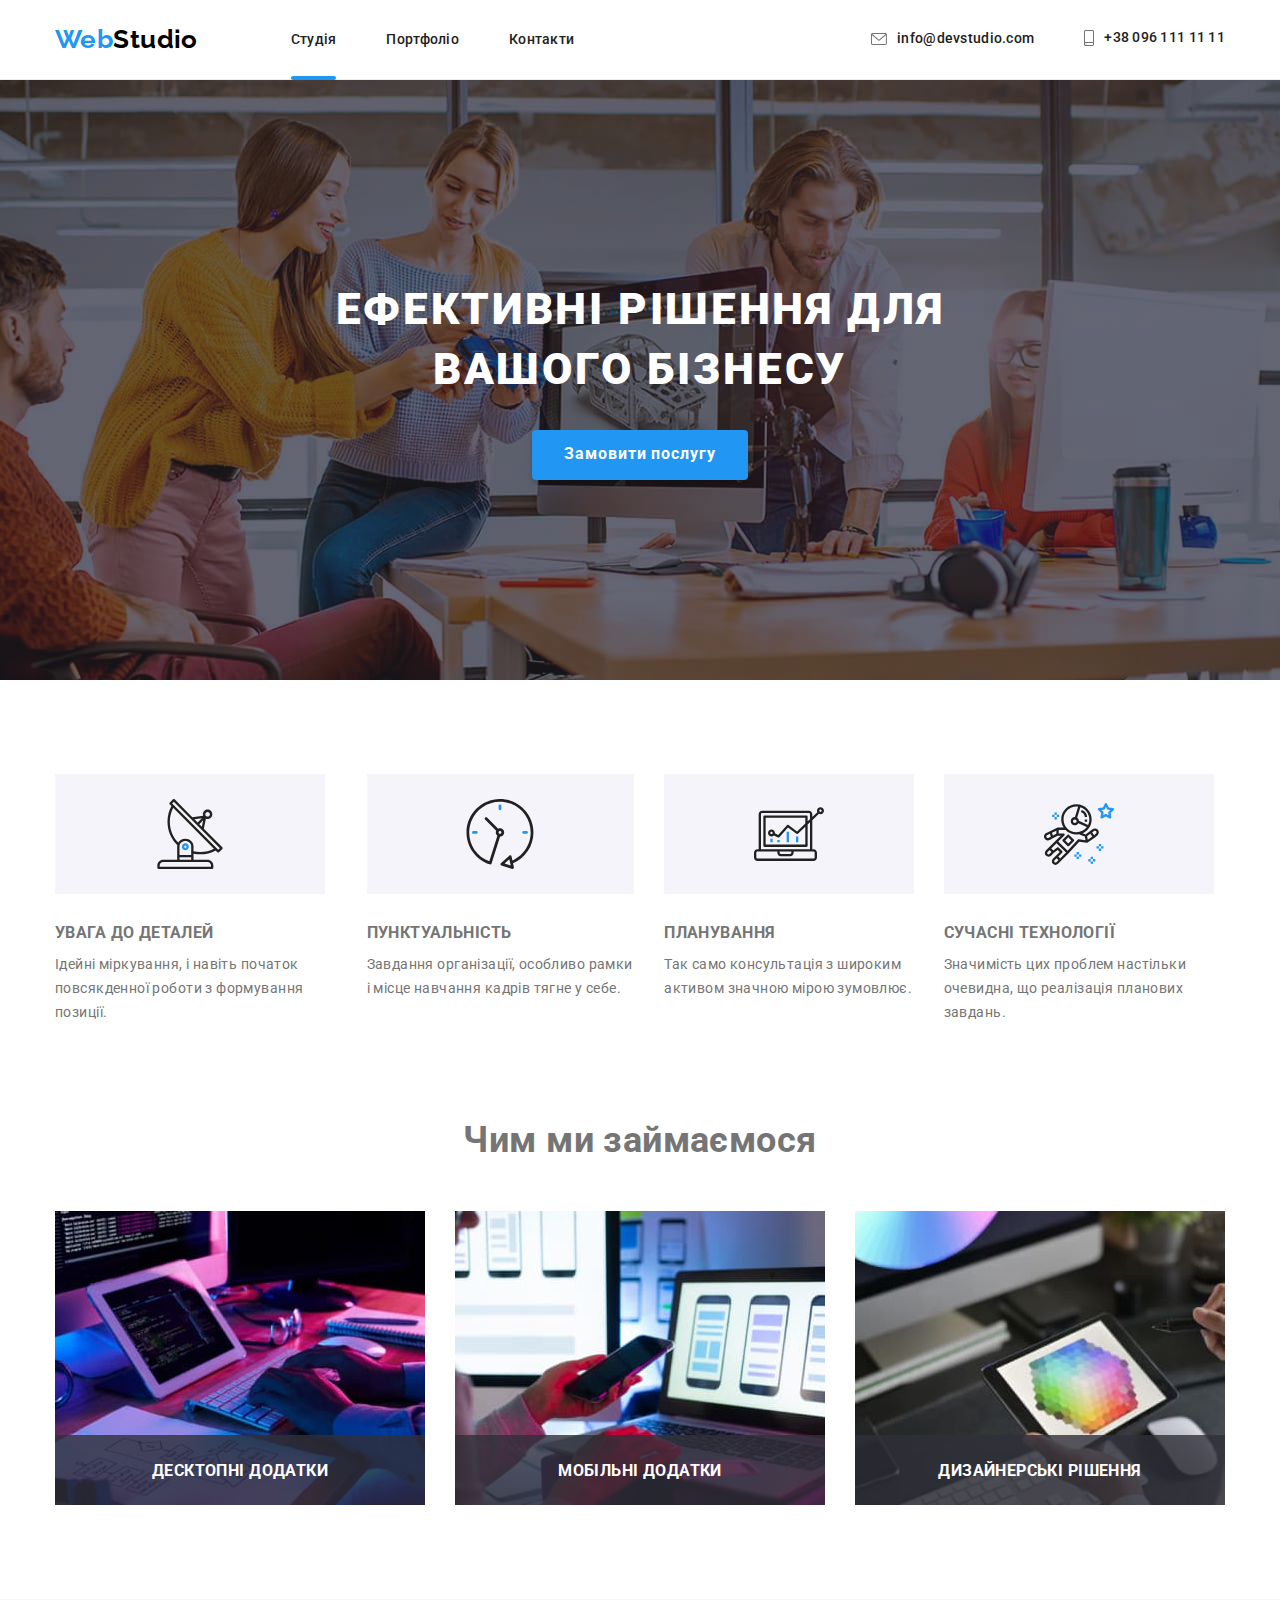
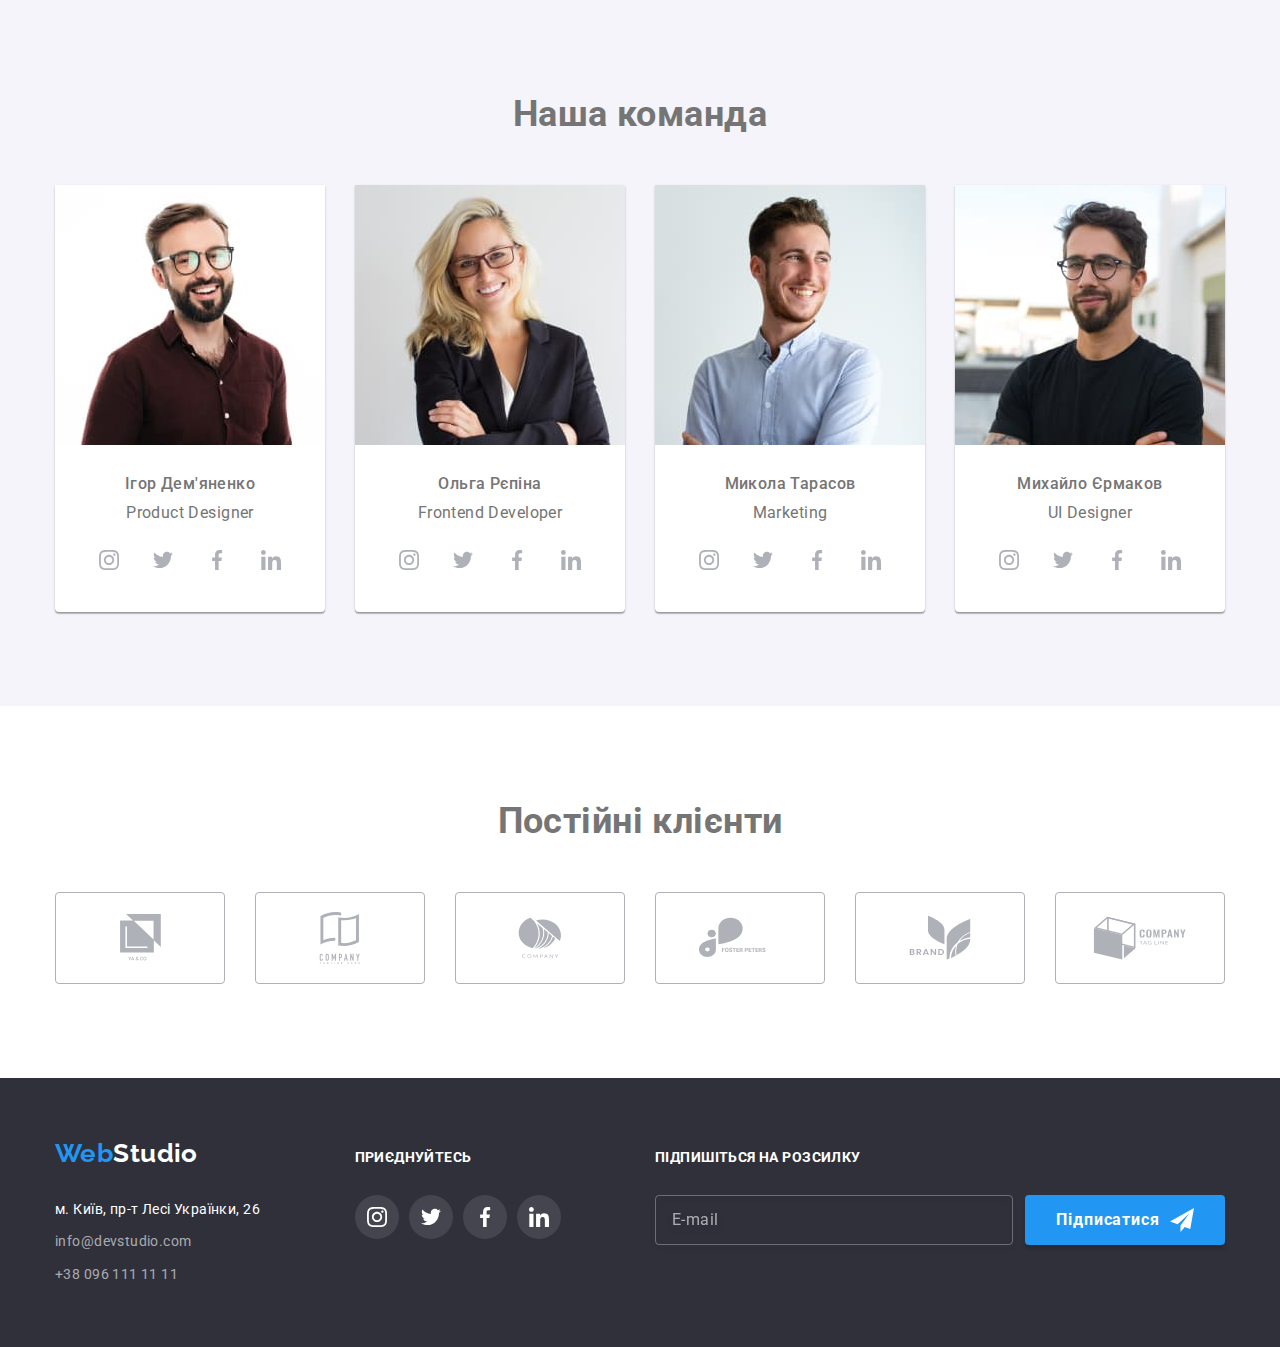
==== index.html @ 69c06f0f "adaptive layout" ====
<!DOCTYPE html>
<html lang="en">
<head>
    <meta charset="UTF-8">
    <meta http-equiv="X-UA-Compatible" content="IE=edge">
    <meta name="viewport" content="width=device-width, initial-scale=1.0">
    <title>Ефективні рішення</title>
    <link rel="preconnect" href="https://fonts.googleapis.com">
    <link rel="preconnect" href="https://fonts.gstatic.com" crossorigin>
    <link href="https://fonts.googleapis.com/css2?family=Raleway:wght@700&family=Roboto:wght@400;500;700;900&display=swap" rel="stylesheet">
    <link rel="stylesheet" href="./css/main.min.css">
</head>
<body>
    <!--!!!!!!!!!!!!!!!!!!!!    HEADER   !!!!!!!!!!!!!!!!!!!!!!!!!!!-->
    <header class="header">
        <div class="container header__container">
            <!--top navigation-->
            <nav class="navigation">
                <a class="logo" href="./index.html"><span class="accent">Web</span>Studio</a>
                <ul class="menu">
                    <li class="menu__item"><a class="link menu__link current" href="./index.html">Студія</a></li>
                    <li class="menu__item"><a class="link menu__link" href="./portfolio.html">Портфоліо</a></li>
                    <li class="menu__item"><a class="link menu__link" href="">Контакти</a></li>
                </ul>
            </nav>
            <!--Contacts-->
            <ul class="connect">
                <li class="connect__item">
                    <a class="link connect__link" href="mailto:info@devstudio.com">
                        <svg class="connect__icon" width="16" height="12">
                            <use href="./images/icon.svg#icon-header-envelope">
                        
                            </use>
                        </svg>
                        info@devstudio.com
                    </a>
                </li>
                <li class="connect__item">
                    <a class="link connect__link" href="tel:+380961111111">
                        <svg class="connect__icon" width="10" height="16">
                            <use href="./images/icon.svg#icon-header-smartphone">
                        
                            </use>
                        </svg>
                        +38 096 111 11 11
                    </a>
                </li>
            </ul>
        </div>
    </header>
        
    <!--!!!!!!!!!!!!!!!!!!!!!    MAIN   !!!!!!!!!!!!!!!!!!!!!!!!-->
    <main>
        <!--!!!!!!!!!!!!!!!!!!   HERO !!!!!!!!!!!!!!!!!!!!!!!!!!!!!!!-->
        <section class="hero">
            <div class="container">
                <h1 class="hero__title">Ефективні рішення для вашого бізнесу</h1>
                <button class="button hero__button" type="button" data-modal-open>Замовити послугу</button>
            </div>
        </section>
       
        
        <!--!!!!!!!!!!!!!!!     LIST OF FEATURES    !!!!!!!!!!!!!!!!-->
        <section class="section features">
            <div class="container">
                <h2 class="visually-hidden">Наші особливості</h2>
                <ul class="cardset">
                    <li class="features__item">
                        <div class="features__frame">
                            <svg class="features__icon" width="70" height="70">
                                <use href="./images/icon.svg#icon-features-antenna"></use>
                            </svg>
                        </div>
                        <h3 class="features__title">Увага до деталей</h3>
                        <p class="features__text">Ідейні міркування, і навіть початок повсякденної роботи з формування позиції.</p>
                    </li>
                    <li class="features__item">
                        <div class="features__frame">
                            <svg class="features__icon" width="70" height="70">
                                <use href="./images/icon.svg#icon-features-clock"></use>
                            </svg>
                        </div>
                        <h3 class="features__title">Пунктуальність</h3>
                        <p class="features__text">Завдання організації, особливо рамки і місце навчання кадрів тягне у себе.</p>
                    </li>
                    <li class="features__item">
                        <div class="features__frame">
                            <svg class="features__icon" width="70" height="70">
                                <use href="./images/icon.svg#icon-features-diagram"></use>
                            </svg>
                        </div>
                        <h3 class="features__title">Планування</h3>
                        <p class="features__text">Так само консультація з широким активом значною мірою зумовлює.</p>
                    </li>
                    <li class="features__item">
                        <div class="features__frame">
                            <svg class="features__icon" width="70" height="70">
                                <use href=" ./images/icon.svg#icon-features-astronaut"></use>
                            </svg>
                        </div>
                        <h3 class="features__title">Сучасні технології</h3>
                        <p class="features__text">Значимість цих проблем настільки очевидна, що реалізація планових завдань.</p>
                    </li>
                </ul>
            </div>
        </section>
        
        <!--!!!!!!!!!!!!!!!!!!!!!!!!!!   ACTIVITY  !!!!!!!!!!!!!!!!!!-->
        <section class="section activity">
            <div class="container">
                <h2 class="section__title">Чим ми займаємося</h2>
                <ul class="cardset">
                    <li class="activity__item">
                        <img class="activity__image" src="./images/whatwedo1.jpg" alt="what we do 1" width="370">
                        <h3 class="activity__title">Десктопні додатки</h3>
                    </li>
                    <li class="activity__item">
                        <img class="activity__image" src="./images/whatwedo2.jpg" alt="what we do 2" width="370">
                        <h3 class="activity__title">Мобільні додатки</h3>
                    </li>
                    <li class="activity__item">
                        <img class="activity__image" src="./images/whatwedo3.jpg" alt="what we do 3" width="370">
                        <h3 class="activity__title">Дизайнерські рішення</h3>
                    </li>
                </ul>
            </div>
        </section>
        
        <!--!!!!!!!!!!!!!!!!!!!!!    OUR TEAM     !!!!!!!!!!!!!!!!!-->
        <section class="section staff">
            <div class="container">
                <h2 class="section__title">Наша команда</h2>
                <ul class="cardset">
                    <li class="staff__item">
                        <img class="staff__image" src="./images/teamcard1.jpg" alt="what we do 1" width="270">
                        <div class="staff__about">
                            <h3 class="staff__name">Ігор Дем'яненко</h3>
                            <p class="staff__position">Product Designer</p>
                            <ul class="social">
                                <li class="social__item">
                                    <a href="" class="social__link">
                                        <svg class="social__icon" width="20" height="20">
                                            <use href="./images/icon.svg#icon-instagram"></use>
                                        </svg>
                                    </a>
                                </li>
                                <li class="social__item">
                                    <a href="" class="social__link">
                                        <svg class="social__icon" width="20" height="20">
                                            <use href="./images/icon.svg#icon-twitter"></use>
                                        </svg>
                                    </a>
                                </li>
                                <li class="social__item">
                                    <a href="" class="social__link">
                                        <svg class="social__icon" width="20" height="20">
                                            <use href="./images/icon.svg#icon-facebook"></use>
                                        </svg>
                                    </a>
                                </li>
                                <li class="social__item">
                                    <a href="" class="social__link">
                                        <svg class="social__icon" width="20" height="20">
                                            <use href="./images/icon.svg#icon-linkedin"></use>
                                        </svg>
                                    </a>
                                </li>
                            </ul>
                        </div>
                    </li>
                    <li class="staff__item">
                        <img class="staff__image" src="./images/teamcard2.jpg" alt="what we do 1" width="270">
                        <div class="staff__about">
                            <h3 class="staff__name">Ольга Рєпіна</h3>
                            <p class="staff__position">Frontend Developer</p>
                            <ul class="social">
                                <li class="social__item">
                                    <a href="" class="social__link">
                                        <svg class="social__icon" width="20" height="20">
                                            <use href="./images/icon.svg#icon-instagram"></use>
                                        </svg>
                                    </a>
                                </li>
                                <li class="social__item">
                                    <a href="" class="social__link">
                                        <svg class="social__icon" width="20" height="20">
                                            <use href="./images/icon.svg#icon-twitter"></use>
                                        </svg>
                                    </a>
                                </li>
                                <li class="social__item">
                                    <a href="" class="social__link">
                                        <svg class="social__icon" width="20" height="20">
                                            <use href="./images/icon.svg#icon-facebook"></use>
                                        </svg>
                                    </a>
                                </li>
                                <li class="social__item">
                                    <a href="" class="social__link">
                                        <svg class="social__icon" width="20" height="20">
                                            <use href="./images/icon.svg#icon-linkedin"></use>
                                        </svg>
                                    </a>
                                </li>
                            </ul>
                        </div>
                    </li>
                    <li class="staff__item">
                        <img class="staff__image" src="./images/teamcard3.jpg" alt="what we do 1" width="270">
                        <div class="staff__about">
                            <h3 class="staff__name">Микола Тарасов</h3>
                            <p class="staff__position">Marketing</p>
                            <ul class="social">
                                <li class="social__item">
                                    <a href="" class="social__link">
                                        <svg class="social__icon" width="20" height="20">
                                            <use href="./images/icon.svg#icon-instagram"></use>
                                        </svg>
                                    </a>
                                </li>
                                <li class="social__item">
                                    <a href="" class="social__link">
                                        <svg class="social__icon" width="20" height="20">
                                            <use href="./images/icon.svg#icon-twitter"></use>
                                        </svg>
                                    </a>
                                </li>
                                <li class="social__item">
                                    <a href="" class="social__link">
                                        <svg class="social__icon" width="20" height="20">
                                            <use href="./images/icon.svg#icon-facebook"></use>
                                        </svg>
                                    </a>
                                </li>
                                <li class="social__item">
                                    <a href="" class="social__link">
                                        <svg class="social__icon" width="20" height="20">
                                            <use href="./images/icon.svg#icon-linkedin"></use>
                                        </svg>
                                    </a>
                                </li>
                            </ul>
                        </div>
                    </li>
                    <li class="staff__item">
                        <img class="staff__image" src="./images/teamcard4.jpg" alt="what we do 1" width="270">
                        <div class="staff__about">
                            <h3 class="staff__name">Михайло Єрмаков</h3>
                            <p class="staff__position">UI Designer</p>
                            <ul class="social">
                                <li class="social__item">
                                    <a href="" class="social__link">
                                        <svg class="social__icon" width="20" height="20">
                                            <use href="./images/icon.svg#icon-instagram"></use>
                                        </svg>
                                    </a>
                                </li>
                                <li class="social__item">
                                    <a href="" class="social__link">
                                        <svg class="social__icon" width="20" height="20">
                                            <use href="./images/icon.svg#icon-twitter"></use>
                                        </svg>
                                    </a>
                                </li>
                                <li class="social__item">
                                    <a href="" class="social__link">
                                        <svg class="social__icon" width="20" height="20">
                                            <use href="./images/icon.svg#icon-facebook"></use>
                                        </svg>
                                    </a>
                                </li>
                                <li class="social__item">
                                    <a href="" class="social__link">
                                        <svg class="social__icon" width="20" height="20">
                                            <use href="./images/icon.svg#icon-linkedin"></use>
                                        </svg>
                                    </a>
                                </li>
                            </ul>
                        </div>
                    </li>
                </ul>
            </div>
        </section>
        <!--!!!!!!!!!!!!!!!!!!!!!    OUR CLIENTS     !!!!!!!!!!!!!!!!!!-->
        <section class="section client">
            <div class="container">
                <h2 class="section__title">Постійні клієнти</h2>
                <ul class="cardset client__cardset">
                    <li class="client__item">
                        <a class="client__link" href="">
                            <svg class="client__icon" width="41" height="46.7">
                                <use href="./images/icon.svg#icon-client-1"></use>
                            </svg>
                        </a>
                    </li>
                    <li class="client__item">
                        <a class="client__link" href="">
                            <svg class="client__icon" width="42" height="52">
                                <use href="./images/icon.svg#icon-client-2"></use>
                            </svg>
                        </a>
                    </li>
                    <li class="client__item">
                        <a class="client__link" href="">
                            <svg class="client__icon" width="43.46" height="41.18">
                                <use href="./images/icon.svg#icon-client-3"></use>
                            </svg>
                        </a>
                    </li>
                    <li class="client__item">
                        <a class="client__link" href="">
                            <svg class="client__icon" width="84.43" height="40.62">
                                <use href="./images/icon.svg#icon-client-4"></use>
                            </svg>
                        </a>
                    </li>
                    <li class="client__item">
                        <a class="client__link" href="">
                            <svg class="client__icon" width="64.54" height="45.43">
                                <use href="./images/icon.svg#icon-client-5"></use>
                            </svg>
                        </a>
                    </li>
                    <li class="client__item">
                        <a class="client__link" href="">
                            <svg class="client__icon" width="93.79" height="43.93">
                                <use href="./images/icon.svg#icon-client-6"></use>
                            </svg>
                        </a>
                    </li>
                </ul>
            </div>
        </section>
    </main>
    <!--!!!!!!!!!!!!!!!!!!!!!!     FOOTER        !!!!!!!!!!!!!!!!!!!!!!!!!!!!!!!-->
    <footer class="footer section">
        <div class="container">
            <div class="footer__content">
                <div class="footer__block">
                    <a class="logo footer__logo" href="./index.html"><span class="accent">Web</span>Studio</a>
                    <address>
                        <ul class="address">
                            <li class="address__item"><a class="footer__link address__map" href="https://goo.gl/maps/QkunexmJ6CB4zxnH8"
                                    target="_blank" rel="noopener noreferrer">м. Київ, пр-т Лесі Українки, 26</a></li>
                            <li class="address__item"><a class="footer__link address__connect"
                                    href="mailto:info@devstudio.com">info@devstudio.com</a></li>
                            <li class="address__item"><a class="footer__link address__connect" href="tel:+380961111111">+38 096 111 11 11</a>
                            </li>
                        </ul>
                    </address>
                </div>

<!-- FOOTER SOCIAL LINKS -->
                
                <div class="footer__block">
                    <h3 class="footer__title">Приєднуйтесь</h3>
                    <ul class="social">
                        <li class="social__item">
                            <a href="" class="social__link social__link--dark">
                                <svg class="social__icon social__icon--light" width="20" height="20">
                                    <use href="./images/icon.svg#icon-instagram"></use>
                                </svg>
                            </a>
                        </li>
                        <li class="social__item">
                            <a href="" class="social__link social__link--dark">
                                <svg class="social__icon social__icon--light" width="20" height="20">
                                    <use href="./images/icon.svg#icon-twitter"></use>
                                </svg>
                            </a>
                        </li>
                        <li class="social__item">
                            <a href="" class="social__link social__link--dark">
                                <svg class="social__icon social__icon--light" width="20" height="20">
                                    <use href="./images/icon.svg#icon-facebook"></use>
                                </svg>
                            </a>
                        </li>
                        <li class="social__item">
                            <a href="" class="social__link social__link--dark">
                                <svg class="social__icon social__icon--light" width="20" height="20">
                                    <use href="./images/icon.svg#icon-linkedin"></use>
                                </svg>
                            </a>
                        </li>
                    </ul>
                </div>

                <!--  EMAIL FORM  -->

                <div class="footer__block">
                    <h3 class="footer__title">Підпишіться на розсилку</h3>
                    <form class="subscribe-form" autocomplete="off">
                        <div class="subscribe-form__wrap">
                            <label for="enter-mail" class="subscribe-form__label"></label>
                            <input class="subscribe-form__email" type="email" name="email" id="enter-mail" placeholder="E-mail">
                            <button class="button subscribe-form__button" type="submit" id="submit-enter-mail">Підписатися
                                <svg class="subscribe-form__icon" width="24" height="24">
                                    <use href="./images/icon.svg#icon-send"></use>
                                </svg>
                            </button>
                        </div>
                    </form>
                </div>

            </div>
        </div>
    </footer>
    <!--!!!!!!!!!!!!!!!!!!!!!!      BACKDROP  !!!!!!!!!!!!!!!!!!!!-->
    <div class="backdrop is-hidden" data-modal>
        <div class="modal">
            
            <form class="form" autocomplete="off">
                <button type="button" class="close__button" data-modal-close>
                    <svg class="close__icon" width="18" height="18">
                        <use href="./images/icon.svg#icon-close"></use>
                    </svg>
                </button>
                <h3 class="form__title">Залиште свої дані, ми вам передзвонимо</h3>
                <div>
                    <div class="form__item">
                        <label class="form__label" for="name">Ім'я</label>
                        <input class="form__input" name="name" type="text" id="name">
                        <svg class="input-icon" width="18" height="18">
                            <use href="./images/icon.svg#icon-person"></use>
                        </svg>
                    </div>
                    <div class="form__item">
                        <label class="form__label" for="tel">Телефон</label>
                        <input class="form__input" name="tel" type="tel" id="tel"> 
                        <svg class="input-icon" width="18" height="18">
                            <use href="./images/icon.svg#icon-phone"></use>
                        </svg>
                    </div>
                    <div class="form__item">
                        <label class="form__label" for="bd-email">Пошта</label>
                        <input class="form__input" name="bd-email" type="email" id="bd-email">
                        <svg class="input-icon" width="18" height="18">
                            <use href="./images/icon.svg#icon-email"></use>
                        </svg>
                    </div>
                    <div class="form__item form__comment">
                        <label class="form__label" for="bd-ta">Коментар</label>
                        <textarea class="form__textarea" name="backdrop-textarea" id="bd-ta" placeholder="Введіть текст"></textarea>
                    </div>
                    <div class="form__validation">
                        <label class="validation" for="bd-chb">
                            <input class="validation__input" type="checkbox" name="backdrop-checkbox" id="bd-chb" value="terms">
                            <span class="validation__icon"></span>
                            
                            
                            Погоджуюся з розсилкою та приймаю <a class="form__link" href="">Умови договору</a>
                        </label>
                    </div>
                </div>
               
                
                <button class="button form__submit" type="submit">Відправити</button>
                
            </form>

            
        </div>
    </div>
    <script src="./js/modal.js"></script>
</body>
</html>
---- css/main.min.css ----
.visually-hidden{position:absolute;white-space:nowrap;width:1px;height:1px;overflow:hidden;border:0;padding:0;clip:rect(0 0 0 0);-webkit-clip-path:inset(50%);clip-path:inset(50%);margin:-1px}/*! modern-normalize v1.1.0 | MIT License | https://github.com/sindresorhus/modern-normalize */*,::before,::after{-webkit-box-sizing:border-box;box-sizing:border-box}html{line-height:1.15;-webkit-text-size-adjust:100%;-moz-tab-size:4;-o-tab-size:4;tab-size:4}body{margin:0;font-family:system-ui,-apple-system,"Segoe UI",Roboto,Helvetica,Arial,sans-serif,"Apple Color Emoji","Segoe UI Emoji"}hr{height:0;color:inherit}abbr[title]{-webkit-text-decoration:underline dotted;text-decoration:underline dotted}b,strong{font-weight:bolder}code,kbd,samp,pre{font-family:ui-monospace,SFMono-Regular,Consolas,"Liberation Mono",Menlo,monospace;font-size:1em}small{font-size:80%}sub,sup{font-size:75%;line-height:0;position:relative;vertical-align:baseline}sub{bottom:-0.25em}sup{top:-0.5em}table{text-indent:0;border-color:inherit}button,input,optgroup,select,textarea{font-family:inherit;font-size:100%;line-height:1.15;margin:0}button,select{text-transform:none}button,[type=button],[type=reset],[type=submit]{-webkit-appearance:button}::-moz-focus-inner{border-style:none;padding:0}:-moz-focusring{outline:1px dotted ButtonText}:-moz-ui-invalid{box-shadow:none}legend{padding:0}progress{vertical-align:baseline}::-webkit-inner-spin-button,::-webkit-outer-spin-button{height:auto}[type=search]{-webkit-appearance:textfield;outline-offset:-2px}::-webkit-search-decoration{-webkit-appearance:none}::-webkit-file-upload-button{-webkit-appearance:button;font:inherit}summary{display:list-item}/*!!!!!!!!!!!!!!!!!!!!!! RESET CSS !!!!!!!!!!!!!!!!!!!!!!*/P,h1,h2,h3,h4,h5,h6{margin:0}ul,ol{margin:0;padding-left:0;list-style:none}address{font-style:normal}button{cursor:pointer}a{color:currentColor;text-decoration:none}img{display:block;margin:0}/*!!!!!!!!!!!!!!!!! body style !!!!!!!!!!!!!!!!!!!!!!!!!!!*/.container{padding-left:15px;padding-right:15px;margin:0 auto}@media screen and (min-width: 480px){.container{width:480px}}@media screen and (min-width: 768px){.container{width:768px}}@media screen and (min-width: 1200px){.container{width:1200px}}.cardset{display:-webkit-box;display:-ms-flexbox;display:flex;gap:30px}.accent{color:#2196f3}.current{color:#2196f3}body{background-color:#fff;font-family:"Roboto",sans-serif;color:#757575;font-size:14px;letter-spacing:.03em}.button{font-weight:700;font-size:16px;line-height:1.9;letter-spacing:.06em;color:#fff;background-color:#2196f3;display:block;margin:0 auto;width:216px;height:50px;border-radius:4px;border-style:none;-webkit-box-shadow:0px 4px 4px rgba(0,0,0,.15);box-shadow:0px 4px 4px rgba(0,0,0,.15);-webkit-transition:color 250ms cubic-bezier(0.4, 0, 0.2, 1),background-color 250ms cubic-bezier(0.4, 0, 0.2, 1);transition:color 250ms cubic-bezier(0.4, 0, 0.2, 1),background-color 250ms cubic-bezier(0.4, 0, 0.2, 1)}.filter__button{font-weight:500;font-size:16px;line-height:1.62;color:#212121;background-color:#f5f4fa;border-style:none;border-radius:4px;min-width:73px;padding:6px 22px;-webkit-transition:background-color 250ms cubic-bezier(0.4, 0, 0.2, 1),color 250ms cubic-bezier(0.4, 0, 0.2, 1),-webkit-box-shadow 250ms cubic-bezier(0.4, 0, 0.2, 1);transition:background-color 250ms cubic-bezier(0.4, 0, 0.2, 1),color 250ms cubic-bezier(0.4, 0, 0.2, 1),-webkit-box-shadow 250ms cubic-bezier(0.4, 0, 0.2, 1);transition:background-color 250ms cubic-bezier(0.4, 0, 0.2, 1),color 250ms cubic-bezier(0.4, 0, 0.2, 1),box-shadow 250ms cubic-bezier(0.4, 0, 0.2, 1);transition:background-color 250ms cubic-bezier(0.4, 0, 0.2, 1),color 250ms cubic-bezier(0.4, 0, 0.2, 1),box-shadow 250ms cubic-bezier(0.4, 0, 0.2, 1),-webkit-box-shadow 250ms cubic-bezier(0.4, 0, 0.2, 1)}.filter__button:hover,.filter__button:focus{background-color:#2196f3;color:#fff;-webkit-box-shadow:0px 3px 1px rgba(0,0,0,.1),0px 1px 2px rgba(0,0,0,.08),0px 2px 2px rgba(0,0,0,.12);box-shadow:0px 3px 1px rgba(0,0,0,.1),0px 1px 2px rgba(0,0,0,.08),0px 2px 2px rgba(0,0,0,.12)}.close__button{position:absolute;top:8px;right:8px;width:30px;height:30px;background:#fff;border-radius:50%;border:1px solid rgba(0,0,0,.1);display:-webkit-box;display:-ms-flexbox;display:flex;-webkit-box-align:center;-ms-flex-align:center;align-items:center;-webkit-box-pack:center;-ms-flex-pack:center;justify-content:center}.close__icon{fill:#000;-webkit-transition:fill 250ms cubic-bezier(0.4, 0, 0.2, 1);transition:fill 250ms cubic-bezier(0.4, 0, 0.2, 1)}.close__button:hover .close__icon,.close__button:focus .close__icon{fill:#2196f3}.form__submit{width:200px;-webkit-transition:background-color 250ms cubic-bezier(0.4, 0, 0.2, 1);transition:background-color 250ms cubic-bezier(0.4, 0, 0.2, 1)}.form__submit:hover,.form__submit:focus{background-color:#188ce8}.social{display:-webkit-box;display:-ms-flexbox;display:flex;-webkit-box-pack:center;-ms-flex-pack:center;justify-content:center;gap:10px}.social__item{width:44px;height:44px}.social__link{border-radius:50%;background-color:#fff;width:100%;height:100%;display:-webkit-box;display:-ms-flexbox;display:flex;gap:10px;-webkit-box-align:center;-ms-flex-align:center;align-items:center;-webkit-box-pack:center;-ms-flex-pack:center;justify-content:center;-webkit-transition:background-color 250ms cubic-bezier(0.4, 0, 0.2, 1);transition:background-color 250ms cubic-bezier(0.4, 0, 0.2, 1)}.social__link--dark{background-color:rgba(255,255,255,.1)}.social__link:hover,.social__link:focus{background-color:#2196f3}.social__icon{fill:#afb1b8;-webkit-transition:fill 250ms cubic-bezier(0.4, 0, 0.2, 1);transition:fill 250ms cubic-bezier(0.4, 0, 0.2, 1)}.social__icon--light{fill:#fff}.social__link:hover .social__icon,.social__link:focus .social__icon{fill:#fff}.address{display:-webkit-box;display:-ms-flexbox;display:flex;-webkit-box-orient:vertical;-webkit-box-direction:normal;-ms-flex-direction:column;flex-direction:column;gap:9px}.address__connect{color:rgba(255,255,255,.6)}.address__map{color:#fff}.connect{display:none}@media screen and (min-width: 760px){.connect{display:-webkit-box;display:-ms-flexbox;display:flex;gap:50px;-webkit-box-align:center;-ms-flex-align:center;align-items:center}}.connect__link{display:-webkit-inline-box;display:-ms-inline-flexbox;display:inline-flex;gap:10px;-webkit-box-align:center;-ms-flex-align:center;align-items:center;color:#757575}.connect__link:hover,.connect__link:focus{color:#2196f3}.connect__icon{fill:#757575;-webkit-transition:fill 250ms cubic-bezier(0.4, 0, 0.2, 1);transition:fill 250ms cubic-bezier(0.4, 0, 0.2, 1)}.connect__link:hover .connect__icon,.connect__link:focus .connect__icon{fill:#2196f3}.logo{font-family:"Raleway",sans-serif;font-weight:700;color:#000;font-size:24px;line-height:1.16px}@media screen and (min-width: 1200px){.logo{font-size:26px;line-height:1.19}}.menu{display:none}@media screen and (min-width: 760px){.menu{display:-webkit-box;display:-ms-flexbox;display:flex;gap:50px;-webkit-box-align:center;-ms-flex-align:center;align-items:center}}.menu__item{position:relative}.menu__link:hover,.menu__link:focus{color:#2196f3}.menu__link.current::after{content:"";position:absolute;left:0;top:45px;display:inline-block;width:100%;height:4px;border-radius:2px;background-color:#2196f3}.section{padding:94px 0}.section__title{font-size:36px;line-height:1.17;text-align:center;color:var(--title-text-color);margin-bottom:50px}.backdrop{position:fixed;top:0;left:0;width:100%;height:100%;background-color:rgba(0,0,0,.2);opacity:1;-webkit-transition:opacity var(--common-transition),visibility var(--common-transition);transition:opacity var(--common-transition),visibility var(--common-transition)}.is-hidden{opacity:0;visibility:hidden;pointer-events:none}.modal{position:absolute;top:50%;left:50%;width:528px;height:581px;background-color:#fff;-webkit-box-shadow:0px 1px 3px rgba(0,0,0,.12),0px 1px 1px rgba(0,0,0,.14),0px 2px 1px rgba(0,0,0,.2);box-shadow:0px 1px 3px rgba(0,0,0,.12),0px 1px 1px rgba(0,0,0,.14),0px 2px 1px rgba(0,0,0,.2);border-radius:4px;-webkit-transform:translate(-50%, -50%) scaleY(1);transform:translate(-50%, -50%) scaleY(1);-webkit-transition:-webkit-transform 250ms cubic-bezier(0.4, 0, 0.2, 1) 250ms;transition:-webkit-transform 250ms cubic-bezier(0.4, 0, 0.2, 1) 250ms;transition:transform 250ms cubic-bezier(0.4, 0, 0.2, 1) 250ms;transition:transform 250ms cubic-bezier(0.4, 0, 0.2, 1) 250ms, -webkit-transform 250ms cubic-bezier(0.4, 0, 0.2, 1) 250ms}.backdrop.is-hidden .modal{-webkit-transform:translate(-50%, -50%) scaleY(0);transform:translate(-50%, -50%) scaleY(0)}.form__title{font-size:20px;line-height:1.15;text-align:center;letter-spacing:.03em;color:#212121;margin-bottom:12px}.form{position:relative;top:0;left:0;width:100%;height:100%;padding:40px}.form__item{position:relative;display:-webkit-box;display:-ms-flexbox;display:flex;-webkit-box-orient:vertical;-webkit-box-direction:normal;-ms-flex-direction:column;flex-direction:column;gap:4px;-webkit-box-pack:baseline;-ms-flex-pack:baseline;justify-content:baseline;margin-bottom:10px}.form__label{font-size:12px;line-height:1.16;letter-spacing:.01em;color:#757575}.form__input{width:100%;height:40px;padding-left:42px;border:1px solid rgba(33,33,33,.2);border-radius:4px;-webkit-transition:border 250ms cubic-bezier(0.4, 0, 0.2, 1);transition:border 250ms cubic-bezier(0.4, 0, 0.2, 1)}.form__input:focus{border:1px solid #2196f3}.form__input:focus-within{border:1px solid #2196f3;outline:none}.form__textarea{padding:12px 16px;width:100%;height:120px;border:1px solid rgba(33,33,33,.2);border-radius:4px;-webkit-transition:border 250ms cubic-bezier(0.4, 0, 0.2, 1);transition:border 250ms cubic-bezier(0.4, 0, 0.2, 1);resize:none}.form__textarea::-webkit-input-placeholder{font-size:12px;line-height:1.16;letter-spacing:.01em;color:rgba(117,117,117,.5)}.form__textarea::-moz-placeholder{font-size:12px;line-height:1.16;letter-spacing:.01em;color:rgba(117,117,117,.5)}.form__textarea:-ms-input-placeholder{font-size:12px;line-height:1.16;letter-spacing:.01em;color:rgba(117,117,117,.5)}.form__textarea::-ms-input-placeholder{font-size:12px;line-height:1.16;letter-spacing:.01em;color:rgba(117,117,117,.5)}.form__textarea::placeholder{font-size:12px;line-height:1.16;letter-spacing:.01em;color:rgba(117,117,117,.5)}.form__textarea:focus{border:1px solid #2196f3}.form__textarea:focus-within{border:1px solid #2196f3;outline:none}.input-icon{position:absolute;left:12px;bottom:11px;fill:#212121;-webkit-transition:fill 250ms cubic-bezier(0.4, 0, 0.2, 1);transition:fill 250ms cubic-bezier(0.4, 0, 0.2, 1)}.form__input:hover+.input-icon,.form__input:focus+.input-icon{fill:#2196f3}.form__input:focus-within+.input-icon{fill:#2196f3}.form__validation{display:-webkit-box;display:-ms-flexbox;display:flex;-webkit-box-align:center;-ms-flex-align:center;align-items:center;-webkit-box-pack:center;-ms-flex-pack:center;justify-content:center;margin-bottom:30px}.form__comment{margin-bottom:20px}.form__link{-webkit-text-decoration-line:underline;text-decoration-line:underline;color:#2196f3}.validation__input{-webkit-appearance:none;-moz-appearance:none;appearance:none;position:absolute}.validation{display:-webkit-box;display:-ms-flexbox;display:flex;-webkit-box-align:center;-ms-flex-align:center;align-items:center;gap:7px;width:425px;height:24px;padding:auto 0;line-height:1.7}.validation__icon{display:inline-block;width:16px;height:16px;border:2px solid #212121;border-radius:2px;-webkit-transition:background-color 250ms cubic-bezier(0.4, 0, 0.2, 1),background-image 250ms cubic-bezier(0.4, 0, 0.2, 1),border 250ms cubic-bezier(0.4, 0, 0.2, 1);transition:background-color 250ms cubic-bezier(0.4, 0, 0.2, 1),background-image 250ms cubic-bezier(0.4, 0, 0.2, 1),border 250ms cubic-bezier(0.4, 0, 0.2, 1)}.validation__input:checked+.validation__icon{background-color:#2196f3;background-image:url(../images/icon-check.svg);border:none;background-size:contain;background-position:center;background-repeat:no-repeat}.link{font-weight:500;line-height:1.14;letter-spacing:.02em;color:#212121;-webkit-transition:color 250ms cubic-bezier(0.4, 0, 0.2, 1);transition:color 250ms cubic-bezier(0.4, 0, 0.2, 1)}.subscribe-form__wrap{display:-webkit-box;display:-ms-flexbox;display:flex;gap:12px;-webkit-box-align:center;-ms-flex-align:center;align-items:center}.subscribe-form__label{position:absolute}.subscribe-form__email{width:358px;height:50px;background-color:rgba(0,0,0,0);font-size:16px;line-height:1.25;letter-spacing:.03em;color:#fff;border:1px solid rgba(255,255,255,.3);-webkit-filter:drop-shadow(0px 4px 4px rgba(0, 0, 0, 0.15));filter:drop-shadow(0px 4px 4px rgba(0, 0, 0, 0.15));border-radius:4px;padding-left:16px}.subscribe-form__email::-webkit-input-placeholder{color:rgba(255,255,255,.6)}.subscribe-form__email::-moz-placeholder{color:rgba(255,255,255,.6)}.subscribe-form__email:-ms-input-placeholder{color:rgba(255,255,255,.6)}.subscribe-form__email::-ms-input-placeholder{color:rgba(255,255,255,.6)}.subscribe-form__email::placeholder{color:rgba(255,255,255,.6)}.subscribe-form__email:focus-within{outline:none}.subscribe-form__button{width:200px;height:50px;display:-webkit-box;display:-ms-flexbox;display:flex;gap:10px;-webkit-box-align:center;-ms-flex-align:center;align-items:center;-webkit-box-pack:center;-ms-flex-pack:center;justify-content:center;line-height:1.87}@media screen and (min-width: 480px){.navigation{display:block}}@media screen and (min-width: 768px){.navigation{display:-webkit-box;display:-ms-flexbox;display:flex;gap:87px;-webkit-box-align:center;-ms-flex-align:center;align-items:center}}@media screen and (min-width: 1200px){.navigation{gap:93px}}.header{border-bottom:1px solid #ececec;padding:16px 0}@media screen and (min-width: 760px){.header{padding:26px 0}}@media screen and (min-width: 1200px){.header{padding:24px 0}}.header__container{display:-webkit-box;display:-ms-flexbox;display:flex;-webkit-box-pack:justify;-ms-flex-pack:justify;justify-content:space-between;-webkit-box-align:center;-ms-flex-align:center;align-items:center}.hero{padding:118px 0;margin:0 auto;height:400px;background-repeat:no-repeat;background-color:#c4c4c4;background-image:-webkit-gradient(linear, left top, left bottom, from(rgba(47, 48, 58, 0.4)), to(rgba(47, 48, 58, 0.4))),url(../images/hero-bg.jpg);background-image:linear-gradient(rgba(47, 48, 58, 0.4), rgba(47, 48, 58, 0.4)),url(../images/hero-bg.jpg);background-size:cover;background-position:center}@media screen and (min-width: 480px){.hero{max-width:480px}}@media screen and (min-width: 768px){.hero{max-width:768px}}@media screen and (min-width: 1200px){.hero{padding:200px 0;max-width:1600px;height:600px}}.hero__title{font-weight:900;font-size:26px;line-height:1.6;text-align:center;letter-spacing:.06em;text-transform:uppercase;color:#fff;margin-bottom:30px;margin-left:auto;margin-right:auto;max-width:360px}@media screen and (min-width: 1200px){.hero__title{font-size:44px;line-height:1.36;max-width:696px}}.hero__button:hover,.hero__button:focus{color:#2196f3;background-color:#fff}@media screen and (max-width: 768px){.features__item{width:100%}}@media screen and (min-width: 760px)and (max-width: 1000px){.features__item{-ms-flex-preferred-size:50%;flex-basis:50%}}.features__title{line-height:1.15;text-transform:uppercase;color:var(--title-text-color);margin-bottom:10px}.features__text{line-height:1.71}.features__frame{display:-webkit-box;display:-ms-flexbox;display:flex;-webkit-box-align:center;-ms-flex-align:center;align-items:center;-webkit-box-pack:center;-ms-flex-pack:center;justify-content:center;margin-bottom:30px;max-width:270px;height:120px;background-color:#f5f4fa}@media screen and (max-width: 760px){.features__frame{max-width:450px;height:120px}}@media screen and (min-width: 760px)and (max-width: 1000px){.features__frame{-ms-flex-wrap:wrap;flex-wrap:wrap}}.activity{padding-top:0}.activity__item{position:relative;max-width:370px}.activity__title{position:absolute;left:0;bottom:0;width:100%;height:70px;padding:27px 0;background-color:rgba(47,48,58,.8);color:#fff;font-weight:700;line-height:1.14;text-align:center;text-transform:uppercase}.staff{background-color:#f5f4fa}.staff__item{background:#fff;-webkit-box-shadow:0px 1px 3px rgba(0,0,0,.12),0px 1px 1px rgba(0,0,0,.14),0px 2px 1px rgba(0,0,0,.2);box-shadow:0px 1px 3px rgba(0,0,0,.12),0px 1px 1px rgba(0,0,0,.14),0px 2px 1px rgba(0,0,0,.2);border-radius:0px 0px 4px 4px}.staff__about{text-align:center;padding-top:30px;padding-bottom:30px}.staff__name{font-weight:500;font-size:16px;line-height:1.11;color:var(--title-text-color);margin-bottom:10px}.staff__position{font-size:16px;line-height:1.19;display:block;margin-bottom:16px}.client__cardset{justify-items:center}.client__item{width:170px;height:92px}.client__link{width:100%;height:100%;background-color:#fff;border:1px solid #afb1b8;border-radius:4px;display:-webkit-box;display:-ms-flexbox;display:flex;-webkit-box-align:center;-ms-flex-align:center;align-items:center;-webkit-box-pack:center;-ms-flex-pack:center;justify-content:center;-webkit-transition:border-color 250ms cubic-bezier(0.4, 0, 0.2, 1);transition:border-color 250ms cubic-bezier(0.4, 0, 0.2, 1)}.client__link:hover,.client__link:focus{border-color:#2196f3}.client__icon{fill:#afb1b8;-webkit-transition:fill 250ms cubic-bezier(0.4, 0, 0.2, 1);transition:fill 250ms cubic-bezier(0.4, 0, 0.2, 1)}.client__link:hover .client__icon,.client__link:focus .client__icon{fill:#2196f3}.footer{background-color:#2f303a;padding-top:60px;padding-bottom:60px}.footer__content{display:-webkit-box;display:-ms-flexbox;display:flex;-webkit-box-align:baseline;-ms-flex-align:baseline;align-items:baseline;-webkit-box-pack:justify;-ms-flex-pack:justify;justify-content:space-between}.footer__block{display:-webkit-box;display:-ms-flexbox;display:flex;-webkit-box-orient:vertical;-webkit-box-direction:normal;-ms-flex-direction:column;flex-direction:column;gap:9px}.footer__logo{color:#fff;display:block;margin-bottom:20px}.footer__title{font-size:14px;line-height:1.14;letter-spacing:.03em;text-transform:uppercase;color:#fff;margin-bottom:20px}.footer__link{line-height:1.7;-webkit-transition:color 250ms cubic-bezier(0.4, 0, 0.2, 1);transition:color 250ms cubic-bezier(0.4, 0, 0.2, 1)}.footer__link:hover,.footer__link:focus{color:#2196f3}/*!!!--------PORTFOLIO------------!!!*/.filter{margin-bottom:50px;display:-webkit-box;display:-ms-flexbox;display:flex;-webkit-box-pack:center;-ms-flex-pack:center;justify-content:center;gap:9px}.portfolio__cardset{-ms-flex-wrap:wrap;flex-wrap:wrap}.card{position:relative;max-width:370px;background:#fff;border:1px solid #eee}.card__image{max-width:100%;height:auto}.card__link{display:block;width:100%;height:100%;-webkit-transition:-webkit-box-shadow 250ms cubic-bezier(0.4, 0, 0.2, 1);transition:-webkit-box-shadow 250ms cubic-bezier(0.4, 0, 0.2, 1);transition:box-shadow 250ms cubic-bezier(0.4, 0, 0.2, 1);transition:box-shadow 250ms cubic-bezier(0.4, 0, 0.2, 1), -webkit-box-shadow 250ms cubic-bezier(0.4, 0, 0.2, 1)}.card__link:hover,.card__link:focus{-webkit-box-shadow:0px 1px 1px rgba(0,0,0,.12),0px 4px 4px rgba(0,0,0,.06),1px 4px 6px rgba(0,0,0,.16);box-shadow:0px 1px 1px rgba(0,0,0,.12),0px 4px 4px rgba(0,0,0,.06),1px 4px 6px rgba(0,0,0,.16)}.card__title{font-weight:700;font-size:18px;line-height:2;letter-spacing:.06em;color:#212121;margin-bottom:4px}.card__content{padding:20px 24px}.card__text{font-size:16px;line-height:1.87;color:#757575}.card__overlay{position:absolute;top:0;left:0;width:100%;height:294px;padding:64px 24px;background-color:rgba(33,150,243,.9);-webkit-transform:scaleY(0);transform:scaleY(0);-webkit-transform-origin:bottom;transform-origin:bottom;-webkit-transition:-webkit-transform 250ms cubic-bezier(0.4, 0, 0.2, 1) 500ms;transition:-webkit-transform 250ms cubic-bezier(0.4, 0, 0.2, 1) 500ms;transition:transform 250ms cubic-bezier(0.4, 0, 0.2, 1) 500ms;transition:transform 250ms cubic-bezier(0.4, 0, 0.2, 1) 500ms, -webkit-transform 250ms cubic-bezier(0.4, 0, 0.2, 1) 500ms}.card__link:hover .card__overlay,.card__link:focus .card__overlay{-webkit-transform:scaleY(1);transform:scaleY(1)}.card__overlay-text{font-size:18px;line-height:1.56;color:#fff}/*# sourceMappingURL=main.min.css.map */
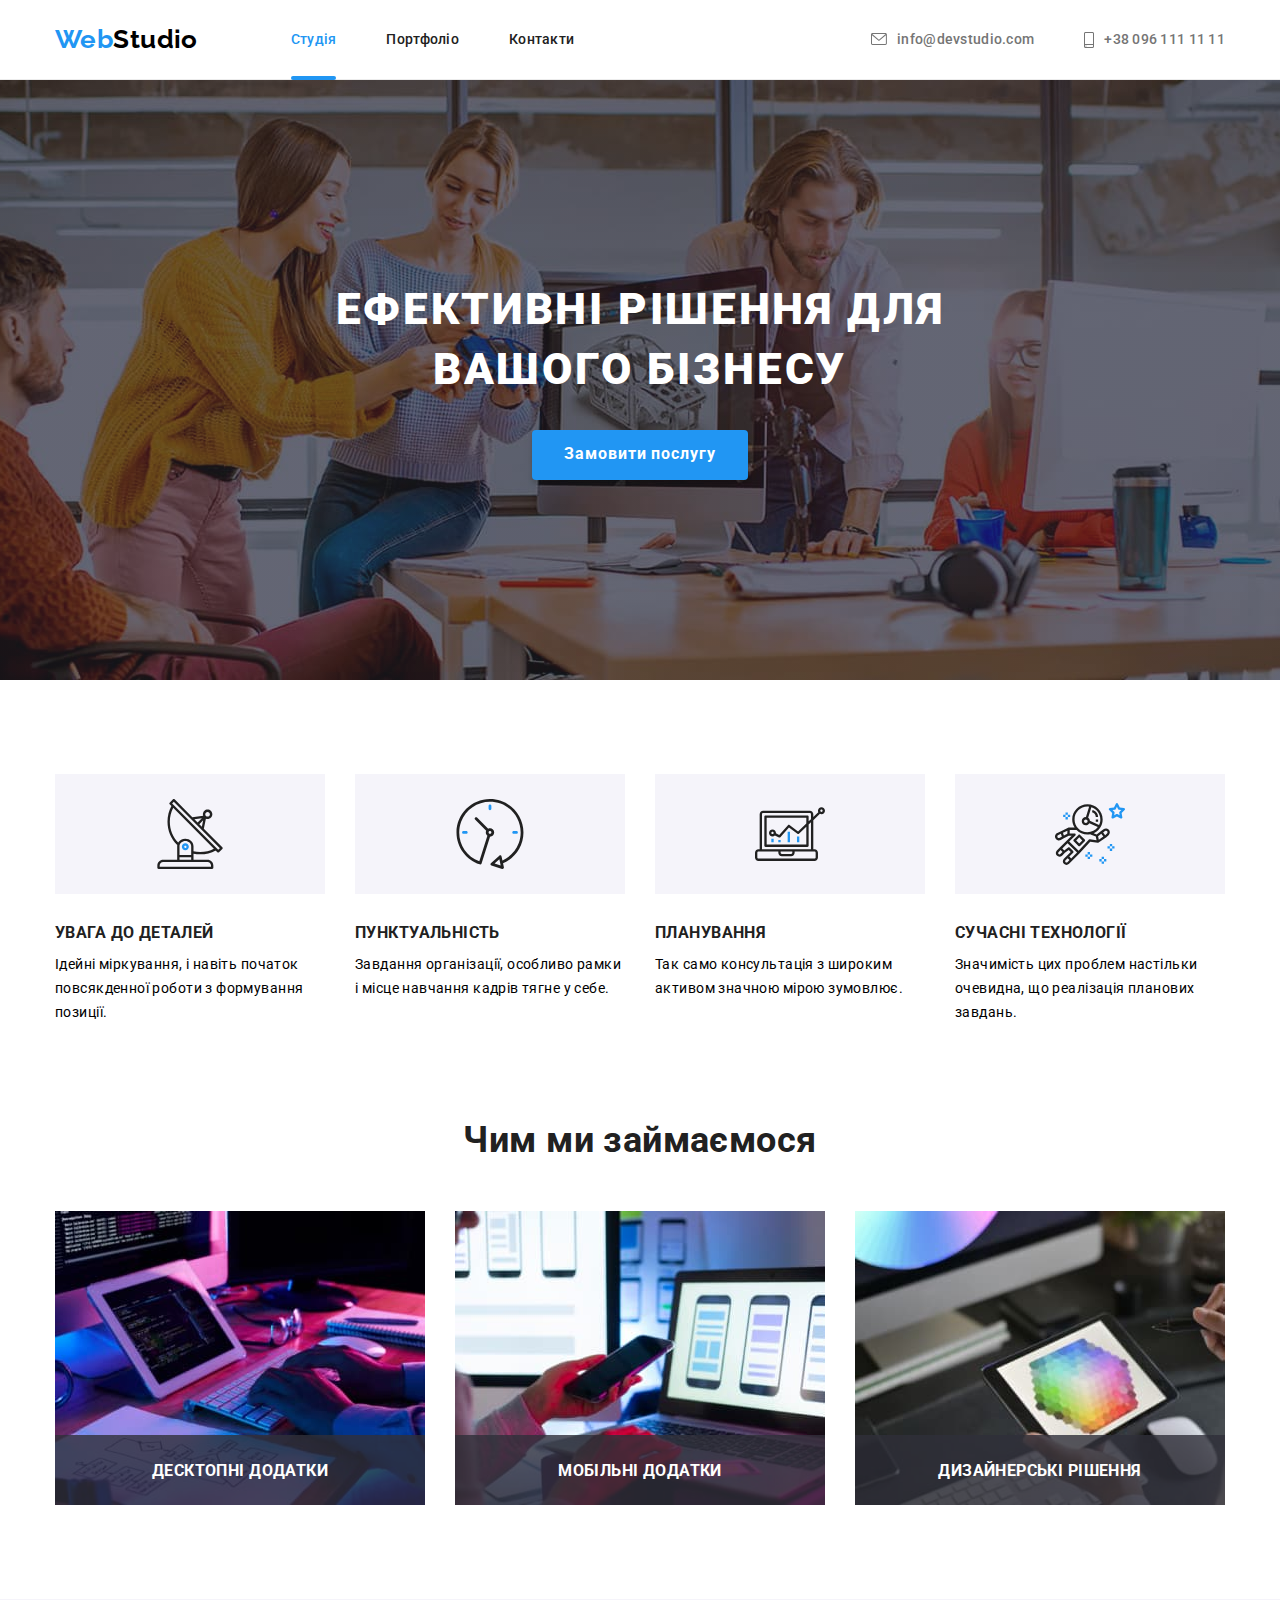
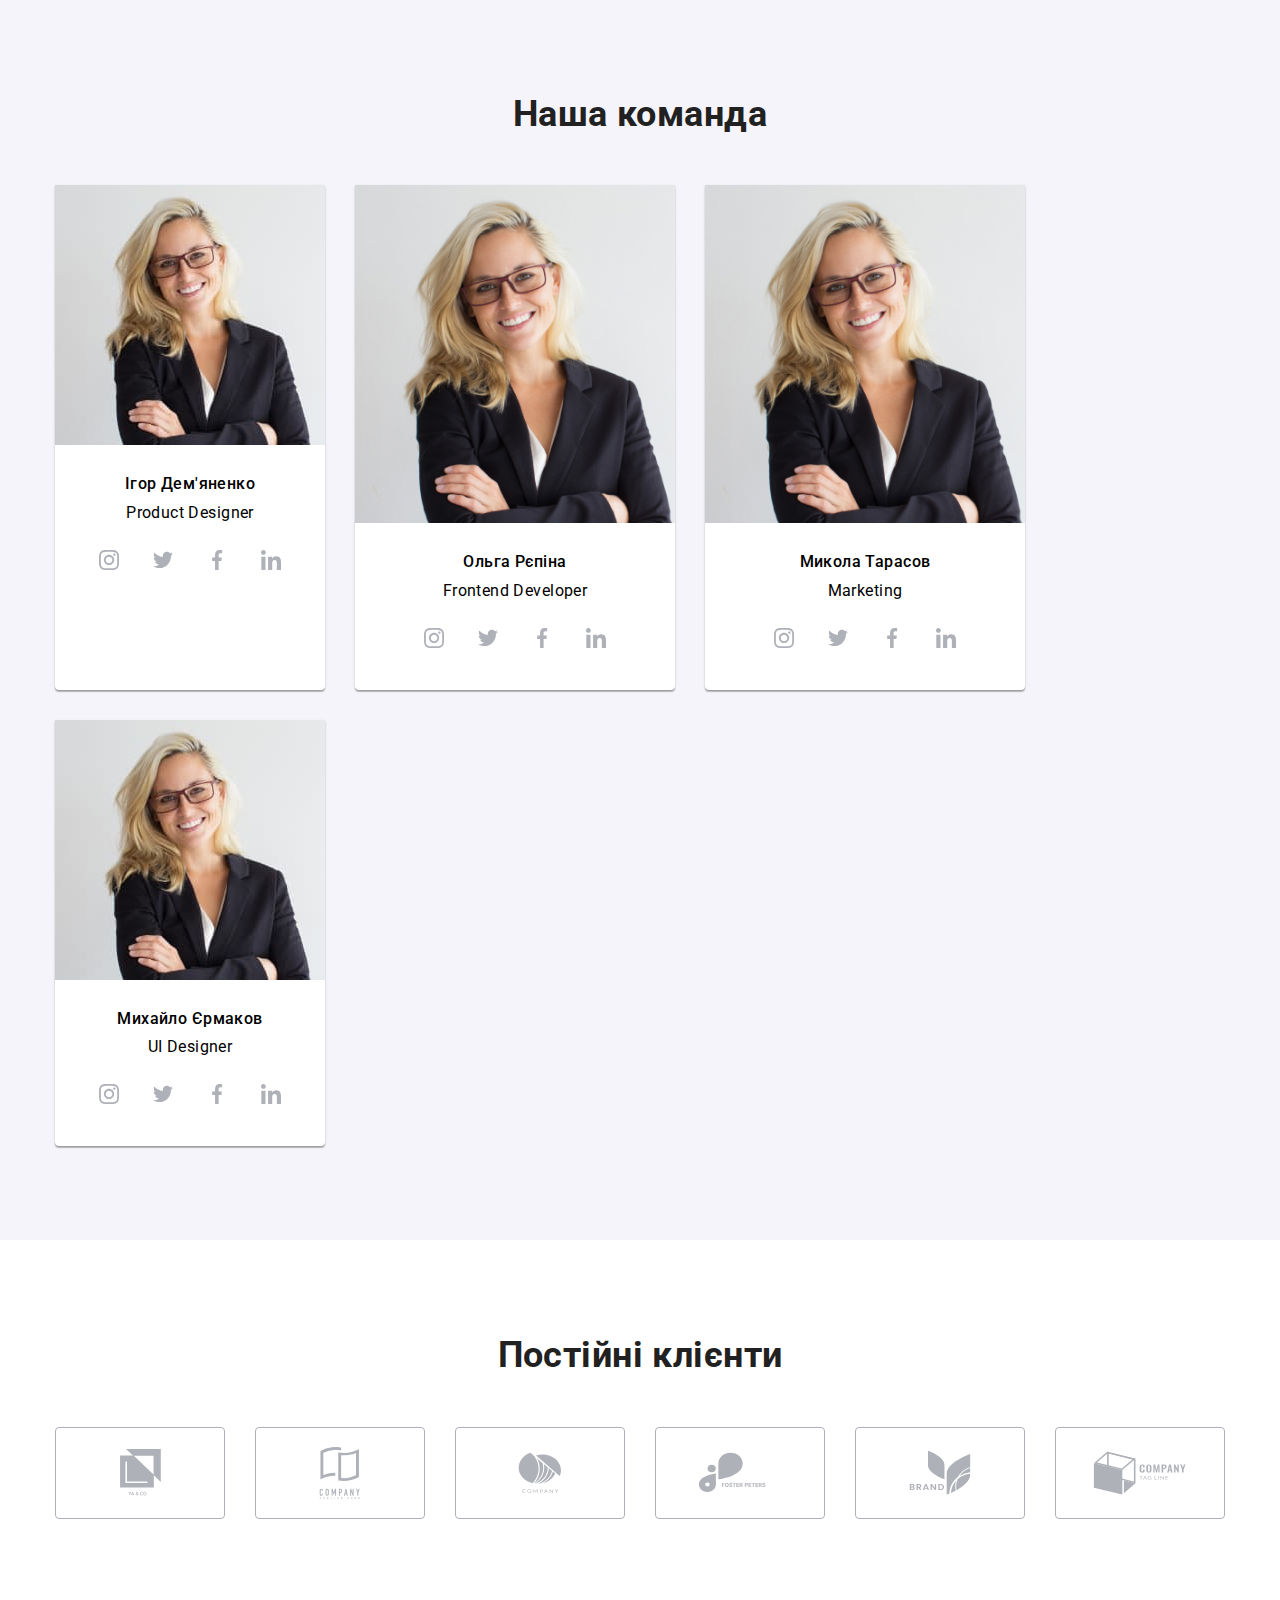
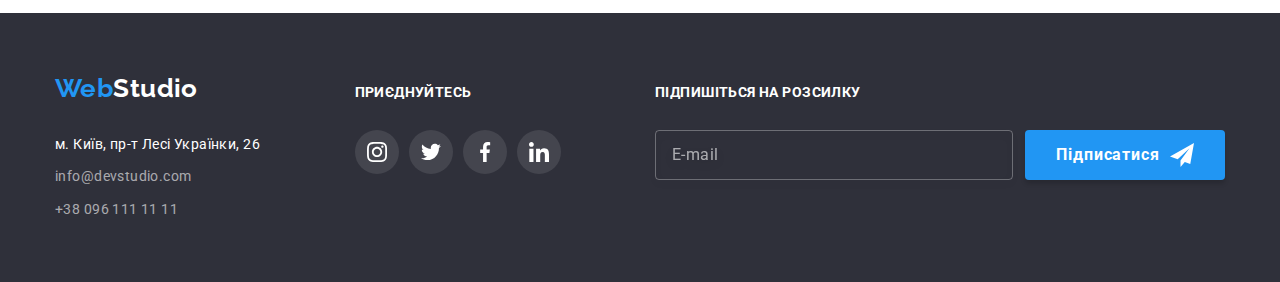
==== commit f179e0af: "images" ====
--- a/index.html
+++ b/index.html
@@ -55,7 +55,7 @@
         <section class="hero">
             <div class="container">
                 <h1 class="hero__title">Ефективні рішення для вашого бізнесу</h1>
-                <button class="button hero__button" type="button" data-modal-open>Замовити послугу</button>
+                <button class="button hero__button " type="button" data-modal-open>Замовити послугу</button>
             </div>
         </section>
        
@@ -132,7 +132,12 @@
                 <h2 class="section__title">Наша команда</h2>
                 <ul class="cardset">
                     <li class="staff__item">
-                        <img class="staff__image" src="./images/teamcard1.jpg" alt="what we do 1" width="270">
+                            <img srcset="./images/team/card2-270.jpg 1x,
+                                                    ./images/team/card2-354.jpg 2x,
+                                                    ./images/team/card2-450.jpg 3x"
+                                sizes="(min-width:1200px) 25vw, (min-width:768px) 50vw, (min-width:450px) 100vw" 
+                                src="./images/team/card2-270.jpg"
+                                alt="what we do 1">
                         <div class="staff__about">
                             <h3 class="staff__name">Ігор Дем'яненко</h3>
                             <p class="staff__position">Product Designer</p>
@@ -169,7 +174,15 @@
                         </div>
                     </li>
                     <li class="staff__item">
-                        <img class="staff__image" src="./images/teamcard2.jpg" alt="what we do 1" width="270">
+                            <img 
+                            srcset="./images/team/card2-270.jpg 270w,
+                            ./images/team/card2-354.jpg 354w,
+                            ./images/team/card2-450.jpg 450w"
+                            
+                            sizes="(min-width:1200px) 25vw, (min-width:768px) 50vw, 100vw"
+                            
+                            src="./images/team/card2-270.jpg" alt="what we do 1">
+
                         <div class="staff__about">
                             <h3 class="staff__name">Ольга Рєпіна</h3>
                             <p class="staff__position">Frontend Developer</p>
@@ -206,7 +219,13 @@
                         </div>
                     </li>
                     <li class="staff__item">
-                        <img class="staff__image" src="./images/teamcard3.jpg" alt="what we do 1" width="270">
+                    
+                            <img srcset="./images/team/card2-270.jpg 270w,
+                                                    ./images/team/card2-354.jpg 354w,
+                                                    ./images/team/card2-450.jpg 450w"
+                                sizes="(min-width:1200px) 25vw, (min-width:768px) 50vw, 100vw" src="./images/team/card2-270.jpg"
+                                alt="what we do 1">
+                        
                         <div class="staff__about">
                             <h3 class="staff__name">Микола Тарасов</h3>
                             <p class="staff__position">Marketing</p>
@@ -243,7 +262,13 @@
                         </div>
                     </li>
                     <li class="staff__item">
-                        <img class="staff__image" src="./images/teamcard4.jpg" alt="what we do 1" width="270">
+                        
+                            <img srcset="./images/team/card2-270.jpg 1x,
+                                                    ./images/team/card2-354.jpg 2x,
+                                                    ./images/team/card2-450.jpg 3x"
+                                sizes="(min-width:1200px) 25vw, (min-width:768px) 50vw, 100vw" src="./images/team/card2-270.jpg"
+                                alt="what we do 1">
+                        
                         <div class="staff__about">
                             <h3 class="staff__name">Михайло Єрмаков</h3>
                             <p class="staff__position">UI Designer</p>
--- a/css/main.min.css
+++ b/css/main.min.css
@@ -1 +1 @@
-.visually-hidden{position:absolute;white-space:nowrap;width:1px;height:1px;overflow:hidden;border:0;padding:0;clip:rect(0 0 0 0);-webkit-clip-path:inset(50%);clip-path:inset(50%);margin:-1px}/*! modern-normalize v1.1.0 | MIT License | https://github.com/sindresorhus/modern-normalize */*,::before,::after{-webkit-box-sizing:border-box;box-sizing:border-box}html{line-height:1.15;-webkit-text-size-adjust:100%;-moz-tab-size:4;-o-tab-size:4;tab-size:4}body{margin:0;font-family:system-ui,-apple-system,"Segoe UI",Roboto,Helvetica,Arial,sans-serif,"Apple Color Emoji","Segoe UI Emoji"}hr{height:0;color:inherit}abbr[title]{-webkit-text-decoration:underline dotted;text-decoration:underline dotted}b,strong{font-weight:bolder}code,kbd,samp,pre{font-family:ui-monospace,SFMono-Regular,Consolas,"Liberation Mono",Menlo,monospace;font-size:1em}small{font-size:80%}sub,sup{font-size:75%;line-height:0;position:relative;vertical-align:baseline}sub{bottom:-0.25em}sup{top:-0.5em}table{text-indent:0;border-color:inherit}button,input,optgroup,select,textarea{font-family:inherit;font-size:100%;line-height:1.15;margin:0}button,select{text-transform:none}button,[type=button],[type=reset],[type=submit]{-webkit-appearance:button}::-moz-focus-inner{border-style:none;padding:0}:-moz-focusring{outline:1px dotted ButtonText}:-moz-ui-invalid{box-shadow:none}legend{padding:0}progress{vertical-align:baseline}::-webkit-inner-spin-button,::-webkit-outer-spin-button{height:auto}[type=search]{-webkit-appearance:textfield;outline-offset:-2px}::-webkit-search-decoration{-webkit-appearance:none}::-webkit-file-upload-button{-webkit-appearance:button;font:inherit}summary{display:list-item}/*!!!!!!!!!!!!!!!!!!!!!! RESET CSS !!!!!!!!!!!!!!!!!!!!!!*/P,h1,h2,h3,h4,h5,h6{margin:0}ul,ol{margin:0;padding-left:0;list-style:none}address{font-style:normal}button{cursor:pointer}a{color:currentColor;text-decoration:none}img{display:block;margin:0}/*!!!!!!!!!!!!!!!!! body style !!!!!!!!!!!!!!!!!!!!!!!!!!!*/.container{padding-left:15px;padding-right:15px;margin:0 auto}@media screen and (min-width: 480px){.container{width:480px}}@media screen and (min-width: 768px){.container{width:768px}}@media screen and (min-width: 1200px){.container{width:1200px}}.cardset{display:-webkit-box;display:-ms-flexbox;display:flex;gap:30px}.accent{color:#2196f3}.current{color:#2196f3}body{background-color:#fff;font-family:"Roboto",sans-serif;color:#757575;font-size:14px;letter-spacing:.03em}.button{font-weight:700;font-size:16px;line-height:1.9;letter-spacing:.06em;color:#fff;background-color:#2196f3;display:block;margin:0 auto;width:216px;height:50px;border-radius:4px;border-style:none;-webkit-box-shadow:0px 4px 4px rgba(0,0,0,.15);box-shadow:0px 4px 4px rgba(0,0,0,.15);-webkit-transition:color 250ms cubic-bezier(0.4, 0, 0.2, 1),background-color 250ms cubic-bezier(0.4, 0, 0.2, 1);transition:color 250ms cubic-bezier(0.4, 0, 0.2, 1),background-color 250ms cubic-bezier(0.4, 0, 0.2, 1)}.filter__button{font-weight:500;font-size:16px;line-height:1.62;color:#212121;background-color:#f5f4fa;border-style:none;border-radius:4px;min-width:73px;padding:6px 22px;-webkit-transition:background-color 250ms cubic-bezier(0.4, 0, 0.2, 1),color 250ms cubic-bezier(0.4, 0, 0.2, 1),-webkit-box-shadow 250ms cubic-bezier(0.4, 0, 0.2, 1);transition:background-color 250ms cubic-bezier(0.4, 0, 0.2, 1),color 250ms cubic-bezier(0.4, 0, 0.2, 1),-webkit-box-shadow 250ms cubic-bezier(0.4, 0, 0.2, 1);transition:background-color 250ms cubic-bezier(0.4, 0, 0.2, 1),color 250ms cubic-bezier(0.4, 0, 0.2, 1),box-shadow 250ms cubic-bezier(0.4, 0, 0.2, 1);transition:background-color 250ms cubic-bezier(0.4, 0, 0.2, 1),color 250ms cubic-bezier(0.4, 0, 0.2, 1),box-shadow 250ms cubic-bezier(0.4, 0, 0.2, 1),-webkit-box-shadow 250ms cubic-bezier(0.4, 0, 0.2, 1)}.filter__button:hover,.filter__button:focus{background-color:#2196f3;color:#fff;-webkit-box-shadow:0px 3px 1px rgba(0,0,0,.1),0px 1px 2px rgba(0,0,0,.08),0px 2px 2px rgba(0,0,0,.12);box-shadow:0px 3px 1px rgba(0,0,0,.1),0px 1px 2px rgba(0,0,0,.08),0px 2px 2px rgba(0,0,0,.12)}.close__button{position:absolute;top:8px;right:8px;width:30px;height:30px;background:#fff;border-radius:50%;border:1px solid rgba(0,0,0,.1);display:-webkit-box;display:-ms-flexbox;display:flex;-webkit-box-align:center;-ms-flex-align:center;align-items:center;-webkit-box-pack:center;-ms-flex-pack:center;justify-content:center}.close__icon{fill:#000;-webkit-transition:fill 250ms cubic-bezier(0.4, 0, 0.2, 1);transition:fill 250ms cubic-bezier(0.4, 0, 0.2, 1)}.close__button:hover .close__icon,.close__button:focus .close__icon{fill:#2196f3}.form__submit{width:200px;-webkit-transition:background-color 250ms cubic-bezier(0.4, 0, 0.2, 1);transition:background-color 250ms cubic-bezier(0.4, 0, 0.2, 1)}.form__submit:hover,.form__submit:focus{background-color:#188ce8}.social{display:-webkit-box;display:-ms-flexbox;display:flex;-webkit-box-pack:center;-ms-flex-pack:center;justify-content:center;gap:10px}.social__item{width:44px;height:44px}.social__link{border-radius:50%;background-color:#fff;width:100%;height:100%;display:-webkit-box;display:-ms-flexbox;display:flex;gap:10px;-webkit-box-align:center;-ms-flex-align:center;align-items:center;-webkit-box-pack:center;-ms-flex-pack:center;justify-content:center;-webkit-transition:background-color 250ms cubic-bezier(0.4, 0, 0.2, 1);transition:background-color 250ms cubic-bezier(0.4, 0, 0.2, 1)}.social__link--dark{background-color:rgba(255,255,255,.1)}.social__link:hover,.social__link:focus{background-color:#2196f3}.social__icon{fill:#afb1b8;-webkit-transition:fill 250ms cubic-bezier(0.4, 0, 0.2, 1);transition:fill 250ms cubic-bezier(0.4, 0, 0.2, 1)}.social__icon--light{fill:#fff}.social__link:hover .social__icon,.social__link:focus .social__icon{fill:#fff}.address{display:-webkit-box;display:-ms-flexbox;display:flex;-webkit-box-orient:vertical;-webkit-box-direction:normal;-ms-flex-direction:column;flex-direction:column;gap:9px}.address__connect{color:rgba(255,255,255,.6)}.address__map{color:#fff}.connect{display:none}@media screen and (min-width: 760px){.connect{display:-webkit-box;display:-ms-flexbox;display:flex;gap:50px;-webkit-box-align:center;-ms-flex-align:center;align-items:center}}.connect__link{display:-webkit-inline-box;display:-ms-inline-flexbox;display:inline-flex;gap:10px;-webkit-box-align:center;-ms-flex-align:center;align-items:center;color:#757575}.connect__link:hover,.connect__link:focus{color:#2196f3}.connect__icon{fill:#757575;-webkit-transition:fill 250ms cubic-bezier(0.4, 0, 0.2, 1);transition:fill 250ms cubic-bezier(0.4, 0, 0.2, 1)}.connect__link:hover .connect__icon,.connect__link:focus .connect__icon{fill:#2196f3}.logo{font-family:"Raleway",sans-serif;font-weight:700;color:#000;font-size:24px;line-height:1.16px}@media screen and (min-width: 1200px){.logo{font-size:26px;line-height:1.19}}.menu{display:none}@media screen and (min-width: 760px){.menu{display:-webkit-box;display:-ms-flexbox;display:flex;gap:50px;-webkit-box-align:center;-ms-flex-align:center;align-items:center}}.menu__item{position:relative}.menu__link:hover,.menu__link:focus{color:#2196f3}.menu__link.current::after{content:"";position:absolute;left:0;top:45px;display:inline-block;width:100%;height:4px;border-radius:2px;background-color:#2196f3}.section{padding:94px 0}.section__title{font-size:36px;line-height:1.17;text-align:center;color:var(--title-text-color);margin-bottom:50px}.backdrop{position:fixed;top:0;left:0;width:100%;height:100%;background-color:rgba(0,0,0,.2);opacity:1;-webkit-transition:opacity var(--common-transition),visibility var(--common-transition);transition:opacity var(--common-transition),visibility var(--common-transition)}.is-hidden{opacity:0;visibility:hidden;pointer-events:none}.modal{position:absolute;top:50%;left:50%;width:528px;height:581px;background-color:#fff;-webkit-box-shadow:0px 1px 3px rgba(0,0,0,.12),0px 1px 1px rgba(0,0,0,.14),0px 2px 1px rgba(0,0,0,.2);box-shadow:0px 1px 3px rgba(0,0,0,.12),0px 1px 1px rgba(0,0,0,.14),0px 2px 1px rgba(0,0,0,.2);border-radius:4px;-webkit-transform:translate(-50%, -50%) scaleY(1);transform:translate(-50%, -50%) scaleY(1);-webkit-transition:-webkit-transform 250ms cubic-bezier(0.4, 0, 0.2, 1) 250ms;transition:-webkit-transform 250ms cubic-bezier(0.4, 0, 0.2, 1) 250ms;transition:transform 250ms cubic-bezier(0.4, 0, 0.2, 1) 250ms;transition:transform 250ms cubic-bezier(0.4, 0, 0.2, 1) 250ms, -webkit-transform 250ms cubic-bezier(0.4, 0, 0.2, 1) 250ms}.backdrop.is-hidden .modal{-webkit-transform:translate(-50%, -50%) scaleY(0);transform:translate(-50%, -50%) scaleY(0)}.form__title{font-size:20px;line-height:1.15;text-align:center;letter-spacing:.03em;color:#212121;margin-bottom:12px}.form{position:relative;top:0;left:0;width:100%;height:100%;padding:40px}.form__item{position:relative;display:-webkit-box;display:-ms-flexbox;display:flex;-webkit-box-orient:vertical;-webkit-box-direction:normal;-ms-flex-direction:column;flex-direction:column;gap:4px;-webkit-box-pack:baseline;-ms-flex-pack:baseline;justify-content:baseline;margin-bottom:10px}.form__label{font-size:12px;line-height:1.16;letter-spacing:.01em;color:#757575}.form__input{width:100%;height:40px;padding-left:42px;border:1px solid rgba(33,33,33,.2);border-radius:4px;-webkit-transition:border 250ms cubic-bezier(0.4, 0, 0.2, 1);transition:border 250ms cubic-bezier(0.4, 0, 0.2, 1)}.form__input:focus{border:1px solid #2196f3}.form__input:focus-within{border:1px solid #2196f3;outline:none}.form__textarea{padding:12px 16px;width:100%;height:120px;border:1px solid rgba(33,33,33,.2);border-radius:4px;-webkit-transition:border 250ms cubic-bezier(0.4, 0, 0.2, 1);transition:border 250ms cubic-bezier(0.4, 0, 0.2, 1);resize:none}.form__textarea::-webkit-input-placeholder{font-size:12px;line-height:1.16;letter-spacing:.01em;color:rgba(117,117,117,.5)}.form__textarea::-moz-placeholder{font-size:12px;line-height:1.16;letter-spacing:.01em;color:rgba(117,117,117,.5)}.form__textarea:-ms-input-placeholder{font-size:12px;line-height:1.16;letter-spacing:.01em;color:rgba(117,117,117,.5)}.form__textarea::-ms-input-placeholder{font-size:12px;line-height:1.16;letter-spacing:.01em;color:rgba(117,117,117,.5)}.form__textarea::placeholder{font-size:12px;line-height:1.16;letter-spacing:.01em;color:rgba(117,117,117,.5)}.form__textarea:focus{border:1px solid #2196f3}.form__textarea:focus-within{border:1px solid #2196f3;outline:none}.input-icon{position:absolute;left:12px;bottom:11px;fill:#212121;-webkit-transition:fill 250ms cubic-bezier(0.4, 0, 0.2, 1);transition:fill 250ms cubic-bezier(0.4, 0, 0.2, 1)}.form__input:hover+.input-icon,.form__input:focus+.input-icon{fill:#2196f3}.form__input:focus-within+.input-icon{fill:#2196f3}.form__validation{display:-webkit-box;display:-ms-flexbox;display:flex;-webkit-box-align:center;-ms-flex-align:center;align-items:center;-webkit-box-pack:center;-ms-flex-pack:center;justify-content:center;margin-bottom:30px}.form__comment{margin-bottom:20px}.form__link{-webkit-text-decoration-line:underline;text-decoration-line:underline;color:#2196f3}.validation__input{-webkit-appearance:none;-moz-appearance:none;appearance:none;position:absolute}.validation{display:-webkit-box;display:-ms-flexbox;display:flex;-webkit-box-align:center;-ms-flex-align:center;align-items:center;gap:7px;width:425px;height:24px;padding:auto 0;line-height:1.7}.validation__icon{display:inline-block;width:16px;height:16px;border:2px solid #212121;border-radius:2px;-webkit-transition:background-color 250ms cubic-bezier(0.4, 0, 0.2, 1),background-image 250ms cubic-bezier(0.4, 0, 0.2, 1),border 250ms cubic-bezier(0.4, 0, 0.2, 1);transition:background-color 250ms cubic-bezier(0.4, 0, 0.2, 1),background-image 250ms cubic-bezier(0.4, 0, 0.2, 1),border 250ms cubic-bezier(0.4, 0, 0.2, 1)}.validation__input:checked+.validation__icon{background-color:#2196f3;background-image:url(../images/icon-check.svg);border:none;background-size:contain;background-position:center;background-repeat:no-repeat}.link{font-weight:500;line-height:1.14;letter-spacing:.02em;color:#212121;-webkit-transition:color 250ms cubic-bezier(0.4, 0, 0.2, 1);transition:color 250ms cubic-bezier(0.4, 0, 0.2, 1)}.subscribe-form__wrap{display:-webkit-box;display:-ms-flexbox;display:flex;gap:12px;-webkit-box-align:center;-ms-flex-align:center;align-items:center}.subscribe-form__label{position:absolute}.subscribe-form__email{width:358px;height:50px;background-color:rgba(0,0,0,0);font-size:16px;line-height:1.25;letter-spacing:.03em;color:#fff;border:1px solid rgba(255,255,255,.3);-webkit-filter:drop-shadow(0px 4px 4px rgba(0, 0, 0, 0.15));filter:drop-shadow(0px 4px 4px rgba(0, 0, 0, 0.15));border-radius:4px;padding-left:16px}.subscribe-form__email::-webkit-input-placeholder{color:rgba(255,255,255,.6)}.subscribe-form__email::-moz-placeholder{color:rgba(255,255,255,.6)}.subscribe-form__email:-ms-input-placeholder{color:rgba(255,255,255,.6)}.subscribe-form__email::-ms-input-placeholder{color:rgba(255,255,255,.6)}.subscribe-form__email::placeholder{color:rgba(255,255,255,.6)}.subscribe-form__email:focus-within{outline:none}.subscribe-form__button{width:200px;height:50px;display:-webkit-box;display:-ms-flexbox;display:flex;gap:10px;-webkit-box-align:center;-ms-flex-align:center;align-items:center;-webkit-box-pack:center;-ms-flex-pack:center;justify-content:center;line-height:1.87}@media screen and (min-width: 480px){.navigation{display:block}}@media screen and (min-width: 768px){.navigation{display:-webkit-box;display:-ms-flexbox;display:flex;gap:87px;-webkit-box-align:center;-ms-flex-align:center;align-items:center}}@media screen and (min-width: 1200px){.navigation{gap:93px}}.header{border-bottom:1px solid #ececec;padding:16px 0}@media screen and (min-width: 760px){.header{padding:26px 0}}@media screen and (min-width: 1200px){.header{padding:24px 0}}.header__container{display:-webkit-box;display:-ms-flexbox;display:flex;-webkit-box-pack:justify;-ms-flex-pack:justify;justify-content:space-between;-webkit-box-align:center;-ms-flex-align:center;align-items:center}.hero{padding:118px 0;margin:0 auto;height:400px;background-repeat:no-repeat;background-color:#c4c4c4;background-image:-webkit-gradient(linear, left top, left bottom, from(rgba(47, 48, 58, 0.4)), to(rgba(47, 48, 58, 0.4))),url(../images/hero-bg.jpg);background-image:linear-gradient(rgba(47, 48, 58, 0.4), rgba(47, 48, 58, 0.4)),url(../images/hero-bg.jpg);background-size:cover;background-position:center}@media screen and (min-width: 480px){.hero{max-width:480px}}@media screen and (min-width: 768px){.hero{max-width:768px}}@media screen and (min-width: 1200px){.hero{padding:200px 0;max-width:1600px;height:600px}}.hero__title{font-weight:900;font-size:26px;line-height:1.6;text-align:center;letter-spacing:.06em;text-transform:uppercase;color:#fff;margin-bottom:30px;margin-left:auto;margin-right:auto;max-width:360px}@media screen and (min-width: 1200px){.hero__title{font-size:44px;line-height:1.36;max-width:696px}}.hero__button:hover,.hero__button:focus{color:#2196f3;background-color:#fff}@media screen and (max-width: 768px){.features__item{width:100%}}@media screen and (min-width: 760px)and (max-width: 1000px){.features__item{-ms-flex-preferred-size:50%;flex-basis:50%}}.features__title{line-height:1.15;text-transform:uppercase;color:var(--title-text-color);margin-bottom:10px}.features__text{line-height:1.71}.features__frame{display:-webkit-box;display:-ms-flexbox;display:flex;-webkit-box-align:center;-ms-flex-align:center;align-items:center;-webkit-box-pack:center;-ms-flex-pack:center;justify-content:center;margin-bottom:30px;max-width:270px;height:120px;background-color:#f5f4fa}@media screen and (max-width: 760px){.features__frame{max-width:450px;height:120px}}@media screen and (min-width: 760px)and (max-width: 1000px){.features__frame{-ms-flex-wrap:wrap;flex-wrap:wrap}}.activity{padding-top:0}.activity__item{position:relative;max-width:370px}.activity__title{position:absolute;left:0;bottom:0;width:100%;height:70px;padding:27px 0;background-color:rgba(47,48,58,.8);color:#fff;font-weight:700;line-height:1.14;text-align:center;text-transform:uppercase}.staff{background-color:#f5f4fa}.staff__item{background:#fff;-webkit-box-shadow:0px 1px 3px rgba(0,0,0,.12),0px 1px 1px rgba(0,0,0,.14),0px 2px 1px rgba(0,0,0,.2);box-shadow:0px 1px 3px rgba(0,0,0,.12),0px 1px 1px rgba(0,0,0,.14),0px 2px 1px rgba(0,0,0,.2);border-radius:0px 0px 4px 4px}.staff__about{text-align:center;padding-top:30px;padding-bottom:30px}.staff__name{font-weight:500;font-size:16px;line-height:1.11;color:var(--title-text-color);margin-bottom:10px}.staff__position{font-size:16px;line-height:1.19;display:block;margin-bottom:16px}.client__cardset{justify-items:center}.client__item{width:170px;height:92px}.client__link{width:100%;height:100%;background-color:#fff;border:1px solid #afb1b8;border-radius:4px;display:-webkit-box;display:-ms-flexbox;display:flex;-webkit-box-align:center;-ms-flex-align:center;align-items:center;-webkit-box-pack:center;-ms-flex-pack:center;justify-content:center;-webkit-transition:border-color 250ms cubic-bezier(0.4, 0, 0.2, 1);transition:border-color 250ms cubic-bezier(0.4, 0, 0.2, 1)}.client__link:hover,.client__link:focus{border-color:#2196f3}.client__icon{fill:#afb1b8;-webkit-transition:fill 250ms cubic-bezier(0.4, 0, 0.2, 1);transition:fill 250ms cubic-bezier(0.4, 0, 0.2, 1)}.client__link:hover .client__icon,.client__link:focus .client__icon{fill:#2196f3}.footer{background-color:#2f303a;padding-top:60px;padding-bottom:60px}.footer__content{display:-webkit-box;display:-ms-flexbox;display:flex;-webkit-box-align:baseline;-ms-flex-align:baseline;align-items:baseline;-webkit-box-pack:justify;-ms-flex-pack:justify;justify-content:space-between}.footer__block{display:-webkit-box;display:-ms-flexbox;display:flex;-webkit-box-orient:vertical;-webkit-box-direction:normal;-ms-flex-direction:column;flex-direction:column;gap:9px}.footer__logo{color:#fff;display:block;margin-bottom:20px}.footer__title{font-size:14px;line-height:1.14;letter-spacing:.03em;text-transform:uppercase;color:#fff;margin-bottom:20px}.footer__link{line-height:1.7;-webkit-transition:color 250ms cubic-bezier(0.4, 0, 0.2, 1);transition:color 250ms cubic-bezier(0.4, 0, 0.2, 1)}.footer__link:hover,.footer__link:focus{color:#2196f3}/*!!!--------PORTFOLIO------------!!!*/.filter{margin-bottom:50px;display:-webkit-box;display:-ms-flexbox;display:flex;-webkit-box-pack:center;-ms-flex-pack:center;justify-content:center;gap:9px}.portfolio__cardset{-ms-flex-wrap:wrap;flex-wrap:wrap}.card{position:relative;max-width:370px;background:#fff;border:1px solid #eee}.card__image{max-width:100%;height:auto}.card__link{display:block;width:100%;height:100%;-webkit-transition:-webkit-box-shadow 250ms cubic-bezier(0.4, 0, 0.2, 1);transition:-webkit-box-shadow 250ms cubic-bezier(0.4, 0, 0.2, 1);transition:box-shadow 250ms cubic-bezier(0.4, 0, 0.2, 1);transition:box-shadow 250ms cubic-bezier(0.4, 0, 0.2, 1), -webkit-box-shadow 250ms cubic-bezier(0.4, 0, 0.2, 1)}.card__link:hover,.card__link:focus{-webkit-box-shadow:0px 1px 1px rgba(0,0,0,.12),0px 4px 4px rgba(0,0,0,.06),1px 4px 6px rgba(0,0,0,.16);box-shadow:0px 1px 1px rgba(0,0,0,.12),0px 4px 4px rgba(0,0,0,.06),1px 4px 6px rgba(0,0,0,.16)}.card__title{font-weight:700;font-size:18px;line-height:2;letter-spacing:.06em;color:#212121;margin-bottom:4px}.card__content{padding:20px 24px}.card__text{font-size:16px;line-height:1.87;color:#757575}.card__overlay{position:absolute;top:0;left:0;width:100%;height:294px;padding:64px 24px;background-color:rgba(33,150,243,.9);-webkit-transform:scaleY(0);transform:scaleY(0);-webkit-transform-origin:bottom;transform-origin:bottom;-webkit-transition:-webkit-transform 250ms cubic-bezier(0.4, 0, 0.2, 1) 500ms;transition:-webkit-transform 250ms cubic-bezier(0.4, 0, 0.2, 1) 500ms;transition:transform 250ms cubic-bezier(0.4, 0, 0.2, 1) 500ms;transition:transform 250ms cubic-bezier(0.4, 0, 0.2, 1) 500ms, -webkit-transform 250ms cubic-bezier(0.4, 0, 0.2, 1) 500ms}.card__link:hover .card__overlay,.card__link:focus .card__overlay{-webkit-transform:scaleY(1);transform:scaleY(1)}.card__overlay-text{font-size:18px;line-height:1.56;color:#fff}/*# sourceMappingURL=main.min.css.map */+.visually-hidden{position:absolute;white-space:nowrap;width:1px;height:1px;overflow:hidden;border:0;padding:0;clip:rect(0 0 0 0);-webkit-clip-path:inset(50%);clip-path:inset(50%);margin:-1px}/*! modern-normalize v1.1.0 | MIT License | https://github.com/sindresorhus/modern-normalize */*,::before,::after{-webkit-box-sizing:border-box;box-sizing:border-box}html{line-height:1.15;-webkit-text-size-adjust:100%;-moz-tab-size:4;-o-tab-size:4;tab-size:4}body{margin:0;font-family:system-ui,-apple-system,"Segoe UI",Roboto,Helvetica,Arial,sans-serif,"Apple Color Emoji","Segoe UI Emoji"}hr{height:0;color:inherit}abbr[title]{-webkit-text-decoration:underline dotted;text-decoration:underline dotted}b,strong{font-weight:bolder}code,kbd,samp,pre{font-family:ui-monospace,SFMono-Regular,Consolas,"Liberation Mono",Menlo,monospace;font-size:1em}small{font-size:80%}sub,sup{font-size:75%;line-height:0;position:relative;vertical-align:baseline}sub{bottom:-0.25em}sup{top:-0.5em}table{text-indent:0;border-color:inherit}button,input,optgroup,select,textarea{font-family:inherit;font-size:100%;line-height:1.15;margin:0}button,select{text-transform:none}button,[type=button],[type=reset],[type=submit]{-webkit-appearance:button}::-moz-focus-inner{border-style:none;padding:0}:-moz-focusring{outline:1px dotted ButtonText}:-moz-ui-invalid{box-shadow:none}legend{padding:0}progress{vertical-align:baseline}::-webkit-inner-spin-button,::-webkit-outer-spin-button{height:auto}[type=search]{-webkit-appearance:textfield;outline-offset:-2px}::-webkit-search-decoration{-webkit-appearance:none}::-webkit-file-upload-button{-webkit-appearance:button;font:inherit}summary{display:list-item}/*!!!!!!!!!!!!!!!!!!!!!! RESET CSS !!!!!!!!!!!!!!!!!!!!!!*/P,h1,h2,h3,h4,h5,h6{margin:0}ul,ol{margin:0;padding-left:0;list-style:none}address{font-style:normal}button{cursor:pointer}a{color:currentColor;text-decoration:none}img{display:block;margin:0;max-width:100%;height:auto;width:100%}/*!!!!!!!!!!!!!!!!! body style !!!!!!!!!!!!!!!!!!!!!!!!!!!*/.container{padding-left:15px;padding-right:15px;margin:0 auto;width:480px}@media screen and (min-width: 768px){.container{width:768px}}@media screen and (min-width: 1200px){.container{width:1200px}}.cardset{display:block}@media screen and (min-width: 760px){.cardset{display:-webkit-box;display:-ms-flexbox;display:flex;-ms-flex-wrap:wrap;flex-wrap:wrap;gap:30px}}.accent{color:#2196f3}.current{color:#2196f3}body{background-color:#fff;font-family:"Roboto",sans-serif;font-size:14px;letter-spacing:.03em}.button{font-weight:700;font-size:16px;line-height:1.9;letter-spacing:.06em;color:#fff;background-color:#2196f3;display:block;margin:0 auto;height:50px;border-radius:4px;border-style:none;-webkit-box-shadow:0px 4px 4px rgba(0,0,0,.15);box-shadow:0px 4px 4px rgba(0,0,0,.15);-webkit-transition:color 250ms cubic-bezier(0.4, 0, 0.2, 1),background-color 250ms cubic-bezier(0.4, 0, 0.2, 1);transition:color 250ms cubic-bezier(0.4, 0, 0.2, 1),background-color 250ms cubic-bezier(0.4, 0, 0.2, 1)}.filter__button{font-weight:500;font-size:16px;line-height:1.62;color:#212121;background-color:#f5f4fa;border-style:none;border-radius:4px;min-width:73px;padding:6px 22px;-webkit-transition:background-color 250ms cubic-bezier(0.4, 0, 0.2, 1),color 250ms cubic-bezier(0.4, 0, 0.2, 1),-webkit-box-shadow 250ms cubic-bezier(0.4, 0, 0.2, 1);transition:background-color 250ms cubic-bezier(0.4, 0, 0.2, 1),color 250ms cubic-bezier(0.4, 0, 0.2, 1),-webkit-box-shadow 250ms cubic-bezier(0.4, 0, 0.2, 1);transition:background-color 250ms cubic-bezier(0.4, 0, 0.2, 1),color 250ms cubic-bezier(0.4, 0, 0.2, 1),box-shadow 250ms cubic-bezier(0.4, 0, 0.2, 1);transition:background-color 250ms cubic-bezier(0.4, 0, 0.2, 1),color 250ms cubic-bezier(0.4, 0, 0.2, 1),box-shadow 250ms cubic-bezier(0.4, 0, 0.2, 1),-webkit-box-shadow 250ms cubic-bezier(0.4, 0, 0.2, 1)}.filter__button:hover,.filter__button:focus{background-color:#2196f3;color:#fff;-webkit-box-shadow:0px 3px 1px rgba(0,0,0,.1),0px 1px 2px rgba(0,0,0,.08),0px 2px 2px rgba(0,0,0,.12);box-shadow:0px 3px 1px rgba(0,0,0,.1),0px 1px 2px rgba(0,0,0,.08),0px 2px 2px rgba(0,0,0,.12)}.close__button{position:absolute;top:8px;right:8px;width:30px;height:30px;background:#fff;border-radius:50%;border:1px solid rgba(0,0,0,.1);display:-webkit-box;display:-ms-flexbox;display:flex;-webkit-box-align:center;-ms-flex-align:center;align-items:center;-webkit-box-pack:center;-ms-flex-pack:center;justify-content:center}.close__icon{fill:#000;-webkit-transition:fill 250ms cubic-bezier(0.4, 0, 0.2, 1);transition:fill 250ms cubic-bezier(0.4, 0, 0.2, 1)}.close__button:hover .close__icon,.close__button:focus .close__icon{fill:#2196f3}.form__submit{width:200px;-webkit-transition:background-color 250ms cubic-bezier(0.4, 0, 0.2, 1);transition:background-color 250ms cubic-bezier(0.4, 0, 0.2, 1)}.form__submit:hover,.form__submit:focus{background-color:#188ce8}.social{display:-webkit-box;display:-ms-flexbox;display:flex;-webkit-box-pack:center;-ms-flex-pack:center;justify-content:center;gap:10px}.social__item{width:44px;height:44px}.social__link{border-radius:50%;background-color:#fff;width:100%;height:100%;display:-webkit-box;display:-ms-flexbox;display:flex;gap:10px;-webkit-box-align:center;-ms-flex-align:center;align-items:center;-webkit-box-pack:center;-ms-flex-pack:center;justify-content:center;-webkit-transition:background-color 250ms cubic-bezier(0.4, 0, 0.2, 1);transition:background-color 250ms cubic-bezier(0.4, 0, 0.2, 1)}.social__link--dark{background-color:rgba(255,255,255,.1)}.social__link:hover,.social__link:focus{background-color:#2196f3}.social__icon{fill:#afb1b8;-webkit-transition:fill 250ms cubic-bezier(0.4, 0, 0.2, 1);transition:fill 250ms cubic-bezier(0.4, 0, 0.2, 1)}.social__icon--light{fill:#fff}.social__link:hover .social__icon,.social__link:focus .social__icon{fill:#fff}.section{padding:94px 0}.section__title{font-size:36px;line-height:1.17;text-align:center;color:#212121;margin-bottom:50px}.address{display:-webkit-box;display:-ms-flexbox;display:flex;-webkit-box-orient:vertical;-webkit-box-direction:normal;-ms-flex-direction:column;flex-direction:column;gap:9px}.address__connect{color:rgba(255,255,255,.6)}.address__map{color:#fff}.connect{display:none}@media screen and (min-width: 760px){.connect{display:-webkit-box;display:-ms-flexbox;display:flex;-webkit-box-orient:vertical;-webkit-box-direction:normal;-ms-flex-direction:column;flex-direction:column;gap:10px;-webkit-box-align:start;-ms-flex-align:start;align-items:flex-start}}@media screen and (min-width: 1200px){.connect{-webkit-box-orient:horizontal;-webkit-box-direction:normal;-ms-flex-direction:row;flex-direction:row;gap:50px;-webkit-box-align:center;-ms-flex-align:center;align-items:center}}.connect__link{color:#757575;font-size:12px}.connect__link:hover,.connect__link:focus{color:#2196f3}@media screen and (min-width: 760px){.connect__link{display:-webkit-box;display:-ms-flexbox;display:flex;gap:8px;-webkit-box-align:center;-ms-flex-align:center;align-items:center}}@media screen and (min-width: 1200px){.connect__link{gap:10px;font-size:14px}}.connect__icon{fill:#757575;-webkit-transition:fill 250ms cubic-bezier(0.4, 0, 0.2, 1);transition:fill 250ms cubic-bezier(0.4, 0, 0.2, 1)}.connect__link:hover .connect__icon,.connect__link:focus .connect__icon{fill:#2196f3}.logo{font-family:"Raleway",sans-serif;font-weight:700;color:#000;font-size:24px;line-height:1.16px}@media screen and (min-width: 1200px){.logo{font-size:26px;line-height:1.19}}.menu{display:none}@media screen and (min-width: 760px){.menu{display:-webkit-box;display:-ms-flexbox;display:flex;gap:50px;-webkit-box-align:center;-ms-flex-align:center;align-items:center}}.menu__item{position:relative}.menu__link{color:#212121}.menu__link:hover,.menu__link:focus{color:#2196f3}.menu__link.current{color:#2196f3}.menu__link.current::after{content:"";position:absolute;left:0;top:46px;display:inline-block;width:100%;height:4px;border-radius:2px;background-color:#2196f3}@media screen and (min-width: 1200px){.menu__link.current::after{top:45px}}.backdrop{position:fixed;top:0;left:0;width:100%;height:100%;background-color:rgba(0,0,0,.2);opacity:1;-webkit-transition:opacity var(--common-transition),visibility var(--common-transition);transition:opacity var(--common-transition),visibility var(--common-transition)}.is-hidden{opacity:0;visibility:hidden;pointer-events:none}.modal{position:absolute;top:50%;left:50%;width:528px;height:581px;background-color:#fff;-webkit-box-shadow:0px 1px 3px rgba(0,0,0,.12),0px 1px 1px rgba(0,0,0,.14),0px 2px 1px rgba(0,0,0,.2);box-shadow:0px 1px 3px rgba(0,0,0,.12),0px 1px 1px rgba(0,0,0,.14),0px 2px 1px rgba(0,0,0,.2);border-radius:4px;-webkit-transform:translate(-50%, -50%) scaleY(1);transform:translate(-50%, -50%) scaleY(1);-webkit-transition:-webkit-transform 250ms cubic-bezier(0.4, 0, 0.2, 1) 250ms;transition:-webkit-transform 250ms cubic-bezier(0.4, 0, 0.2, 1) 250ms;transition:transform 250ms cubic-bezier(0.4, 0, 0.2, 1) 250ms;transition:transform 250ms cubic-bezier(0.4, 0, 0.2, 1) 250ms, -webkit-transform 250ms cubic-bezier(0.4, 0, 0.2, 1) 250ms}.backdrop.is-hidden .modal{-webkit-transform:translate(-50%, -50%) scaleY(0);transform:translate(-50%, -50%) scaleY(0)}.form__title{font-size:20px;line-height:1.15;text-align:center;letter-spacing:.03em;color:#212121;margin-bottom:12px}.form{position:relative;top:0;left:0;width:100%;height:100%;padding:40px}.form__item{position:relative;display:-webkit-box;display:-ms-flexbox;display:flex;-webkit-box-orient:vertical;-webkit-box-direction:normal;-ms-flex-direction:column;flex-direction:column;gap:4px;-webkit-box-pack:baseline;-ms-flex-pack:baseline;justify-content:baseline;margin-bottom:10px}.form__label{font-size:12px;line-height:1.16;letter-spacing:.01em;color:#757575}.form__input{width:100%;height:40px;padding-left:42px;border:1px solid rgba(33,33,33,.2);border-radius:4px;-webkit-transition:border 250ms cubic-bezier(0.4, 0, 0.2, 1);transition:border 250ms cubic-bezier(0.4, 0, 0.2, 1)}.form__input:focus{border:1px solid #2196f3}.form__input:focus-within{border:1px solid #2196f3;outline:none}.form__textarea{padding:12px 16px;width:100%;height:120px;border:1px solid rgba(33,33,33,.2);border-radius:4px;-webkit-transition:border 250ms cubic-bezier(0.4, 0, 0.2, 1);transition:border 250ms cubic-bezier(0.4, 0, 0.2, 1);resize:none}.form__textarea::-webkit-input-placeholder{font-size:12px;line-height:1.16;letter-spacing:.01em;color:rgba(117,117,117,.5)}.form__textarea::-moz-placeholder{font-size:12px;line-height:1.16;letter-spacing:.01em;color:rgba(117,117,117,.5)}.form__textarea:-ms-input-placeholder{font-size:12px;line-height:1.16;letter-spacing:.01em;color:rgba(117,117,117,.5)}.form__textarea::-ms-input-placeholder{font-size:12px;line-height:1.16;letter-spacing:.01em;color:rgba(117,117,117,.5)}.form__textarea::placeholder{font-size:12px;line-height:1.16;letter-spacing:.01em;color:rgba(117,117,117,.5)}.form__textarea:focus{border:1px solid #2196f3}.form__textarea:focus-within{border:1px solid #2196f3;outline:none}.input-icon{position:absolute;left:12px;bottom:11px;fill:#212121;-webkit-transition:fill 250ms cubic-bezier(0.4, 0, 0.2, 1);transition:fill 250ms cubic-bezier(0.4, 0, 0.2, 1)}.form__input:hover+.input-icon,.form__input:focus+.input-icon{fill:#2196f3}.form__input:focus-within+.input-icon{fill:#2196f3}.form__validation{display:-webkit-box;display:-ms-flexbox;display:flex;-webkit-box-align:center;-ms-flex-align:center;align-items:center;-webkit-box-pack:center;-ms-flex-pack:center;justify-content:center;margin-bottom:30px}.form__comment{margin-bottom:20px}.form__link{-webkit-text-decoration-line:underline;text-decoration-line:underline;color:#2196f3}.validation__input{-webkit-appearance:none;-moz-appearance:none;appearance:none;position:absolute}.validation{display:-webkit-box;display:-ms-flexbox;display:flex;-webkit-box-align:center;-ms-flex-align:center;align-items:center;gap:7px;width:425px;height:24px;padding:auto 0;line-height:1.7}.validation__icon{display:inline-block;width:16px;height:16px;border:2px solid #212121;border-radius:2px;-webkit-transition:background-color 250ms cubic-bezier(0.4, 0, 0.2, 1),background-image 250ms cubic-bezier(0.4, 0, 0.2, 1),border 250ms cubic-bezier(0.4, 0, 0.2, 1);transition:background-color 250ms cubic-bezier(0.4, 0, 0.2, 1),background-image 250ms cubic-bezier(0.4, 0, 0.2, 1),border 250ms cubic-bezier(0.4, 0, 0.2, 1)}.validation__input:checked+.validation__icon{background-color:#2196f3;background-image:url(../images/icon-check.svg);border:none;background-size:contain;background-position:center;background-repeat:no-repeat}.link{font-weight:500;line-height:1.14;letter-spacing:.02em;-webkit-transition:color 250ms cubic-bezier(0.4, 0, 0.2, 1);transition:color 250ms cubic-bezier(0.4, 0, 0.2, 1)}.subscribe-form__wrap{display:-webkit-box;display:-ms-flexbox;display:flex;gap:12px;-webkit-box-align:center;-ms-flex-align:center;align-items:center}.subscribe-form__label{position:absolute}.subscribe-form__email{width:358px;height:50px;background-color:rgba(0,0,0,0);font-size:16px;line-height:1.25;letter-spacing:.03em;color:#fff;border:1px solid rgba(255,255,255,.3);-webkit-filter:drop-shadow(0px 4px 4px rgba(0, 0, 0, 0.15));filter:drop-shadow(0px 4px 4px rgba(0, 0, 0, 0.15));border-radius:4px;padding-left:16px}.subscribe-form__email::-webkit-input-placeholder{color:rgba(255,255,255,.6)}.subscribe-form__email::-moz-placeholder{color:rgba(255,255,255,.6)}.subscribe-form__email:-ms-input-placeholder{color:rgba(255,255,255,.6)}.subscribe-form__email::-ms-input-placeholder{color:rgba(255,255,255,.6)}.subscribe-form__email::placeholder{color:rgba(255,255,255,.6)}.subscribe-form__email:focus-within{outline:none}.subscribe-form__button{width:200px;height:50px;display:-webkit-box;display:-ms-flexbox;display:flex;gap:10px;-webkit-box-align:center;-ms-flex-align:center;align-items:center;-webkit-box-pack:center;-ms-flex-pack:center;justify-content:center;line-height:1.87}.navigation{display:-webkit-box;display:-ms-flexbox;display:flex;-webkit-box-align:center;-ms-flex-align:center;align-items:center;height:28px}@media screen and (min-width: 768px){.navigation{gap:87px}}@media screen and (min-width: 1200px){.navigation{gap:93px;height:31px}}.header{border-bottom:1px solid #ececec;padding:16px 0}@media screen and (min-width: 760px){.header{padding:21px 0}}@media screen and (min-width: 1200px){.header{padding:24px 0}}.header__container{display:-webkit-box;display:-ms-flexbox;display:flex;-webkit-box-pack:justify;-ms-flex-pack:justify;justify-content:space-between;-webkit-box-align:center;-ms-flex-align:center;align-items:center}.hero{padding:118px 0;margin:0 auto;height:400px;background-repeat:no-repeat;background-color:#c4c4c4;background-image:-webkit-gradient(linear, left top, left bottom, from(rgba(47, 48, 58, 0.4)), to(rgba(47, 48, 58, 0.4))),url(../images/hero-bg.jpg);background-image:linear-gradient(rgba(47, 48, 58, 0.4), rgba(47, 48, 58, 0.4)),url(../images/hero-bg.jpg);background-size:cover;background-position:center;max-width:480px}@media screen and (min-width: 768px){.hero{max-width:768px}}@media screen and (min-width: 1200px){.hero{padding:200px 0;max-width:1600px;height:600px}}.hero__title{font-weight:900;font-size:26px;line-height:1.6;text-align:center;letter-spacing:.06em;text-transform:uppercase;color:#fff;margin-bottom:30px;margin-left:auto;margin-right:auto;max-width:360px}@media screen and (min-width: 1200px){.hero__title{font-size:44px;line-height:1.36;max-width:696px}}.hero__button{width:200px}.hero__button:hover,.hero__button:focus{color:#2196f3;background-color:#fff}@media screen and (min-width: 1200px){.hero__button{width:216px}}.features__item{max-width:450px}@media screen and (min-width: 760px){.features__item{max-width:354px;width:calc((100% - 30px)/2)}}@media screen and (min-width: 1200px){.features__item{max-width:270px;width:calc((100% - 90px)/4)}}.features__title{line-height:1.15;text-transform:uppercase;color:#212121;margin-bottom:10px}.features__text{line-height:1.71}.features__frame{min-height:120px;width:100%;display:-webkit-box;display:-ms-flexbox;display:flex;-webkit-box-align:center;-ms-flex-align:center;align-items:center;-webkit-box-pack:center;-ms-flex-pack:center;justify-content:center;margin-bottom:30px;background-color:#f5f4fa}.activity{padding-top:0}.activity__item{position:relative;max-width:370px}.activity__title{position:absolute;left:0;bottom:0;width:100%;height:70px;padding:27px 0;background-color:rgba(47,48,58,.8);color:#fff;font-weight:700;line-height:1.14;text-align:center;text-transform:uppercase}.staff{background-color:#f5f4fa}.staff__item{background:#fff;-webkit-box-shadow:0px 1px 3px rgba(0,0,0,.12),0px 1px 1px rgba(0,0,0,.14),0px 2px 1px rgba(0,0,0,.2);box-shadow:0px 1px 3px rgba(0,0,0,.12),0px 1px 1px rgba(0,0,0,.14),0px 2px 1px rgba(0,0,0,.2);border-radius:0px 0px 4px 4px}.staff__about{text-align:center;padding-top:30px;padding-bottom:30px}.staff__name{font-weight:500;font-size:16px;line-height:1.11;color:var(--title-text-color);margin-bottom:10px}.staff__position{font-size:16px;line-height:1.19;display:block;margin-bottom:16px}.client__cardset{justify-items:center}.client__item{width:170px;height:92px}.client__link{width:100%;height:100%;background-color:#fff;border:1px solid #afb1b8;border-radius:4px;display:-webkit-box;display:-ms-flexbox;display:flex;-webkit-box-align:center;-ms-flex-align:center;align-items:center;-webkit-box-pack:center;-ms-flex-pack:center;justify-content:center;-webkit-transition:border-color 250ms cubic-bezier(0.4, 0, 0.2, 1);transition:border-color 250ms cubic-bezier(0.4, 0, 0.2, 1)}.client__link:hover,.client__link:focus{border-color:#2196f3}.client__icon{fill:#afb1b8;-webkit-transition:fill 250ms cubic-bezier(0.4, 0, 0.2, 1);transition:fill 250ms cubic-bezier(0.4, 0, 0.2, 1)}.client__link:hover .client__icon,.client__link:focus .client__icon{fill:#2196f3}.footer{background-color:#2f303a;padding-top:60px;padding-bottom:60px}.footer__content{display:-webkit-box;display:-ms-flexbox;display:flex;-webkit-box-align:baseline;-ms-flex-align:baseline;align-items:baseline;-webkit-box-pack:justify;-ms-flex-pack:justify;justify-content:space-between}.footer__block{display:-webkit-box;display:-ms-flexbox;display:flex;-webkit-box-orient:vertical;-webkit-box-direction:normal;-ms-flex-direction:column;flex-direction:column;gap:9px}.footer__logo{color:#fff;display:block;margin-bottom:20px}.footer__title{font-size:14px;line-height:1.14;letter-spacing:.03em;text-transform:uppercase;color:#fff;margin-bottom:20px}.footer__link{line-height:1.7;-webkit-transition:color 250ms cubic-bezier(0.4, 0, 0.2, 1);transition:color 250ms cubic-bezier(0.4, 0, 0.2, 1)}.footer__link:hover,.footer__link:focus{color:#2196f3}/*!!!--------PORTFOLIO------------!!!*/.filter{margin-bottom:50px;display:-webkit-box;display:-ms-flexbox;display:flex;-webkit-box-pack:center;-ms-flex-pack:center;justify-content:center;gap:9px}.portfolio__cardset{-ms-flex-wrap:wrap;flex-wrap:wrap}.card{position:relative;max-width:370px;background:#fff;border:1px solid #eee}.card__image{max-width:100%;height:auto}.card__link{display:block;width:100%;height:100%;-webkit-transition:-webkit-box-shadow 250ms cubic-bezier(0.4, 0, 0.2, 1);transition:-webkit-box-shadow 250ms cubic-bezier(0.4, 0, 0.2, 1);transition:box-shadow 250ms cubic-bezier(0.4, 0, 0.2, 1);transition:box-shadow 250ms cubic-bezier(0.4, 0, 0.2, 1), -webkit-box-shadow 250ms cubic-bezier(0.4, 0, 0.2, 1)}.card__link:hover,.card__link:focus{-webkit-box-shadow:0px 1px 1px rgba(0,0,0,.12),0px 4px 4px rgba(0,0,0,.06),1px 4px 6px rgba(0,0,0,.16);box-shadow:0px 1px 1px rgba(0,0,0,.12),0px 4px 4px rgba(0,0,0,.06),1px 4px 6px rgba(0,0,0,.16)}.card__title{font-weight:700;font-size:18px;line-height:2;letter-spacing:.06em;color:#212121;margin-bottom:4px}.card__content{padding:20px 24px}.card__text{font-size:16px;line-height:1.87;color:#757575}.card__overlay{position:absolute;top:0;left:0;width:100%;height:294px;padding:64px 24px;background-color:rgba(33,150,243,.9);-webkit-transform:scaleY(0);transform:scaleY(0);-webkit-transform-origin:bottom;transform-origin:bottom;-webkit-transition:-webkit-transform 250ms cubic-bezier(0.4, 0, 0.2, 1) 500ms;transition:-webkit-transform 250ms cubic-bezier(0.4, 0, 0.2, 1) 500ms;transition:transform 250ms cubic-bezier(0.4, 0, 0.2, 1) 500ms;transition:transform 250ms cubic-bezier(0.4, 0, 0.2, 1) 500ms, -webkit-transform 250ms cubic-bezier(0.4, 0, 0.2, 1) 500ms}.card__link:hover .card__overlay,.card__link:focus .card__overlay{-webkit-transform:scaleY(1);transform:scaleY(1)}.card__overlay-text{font-size:18px;line-height:1.56;color:#fff}/*# sourceMappingURL=main.min.css.map */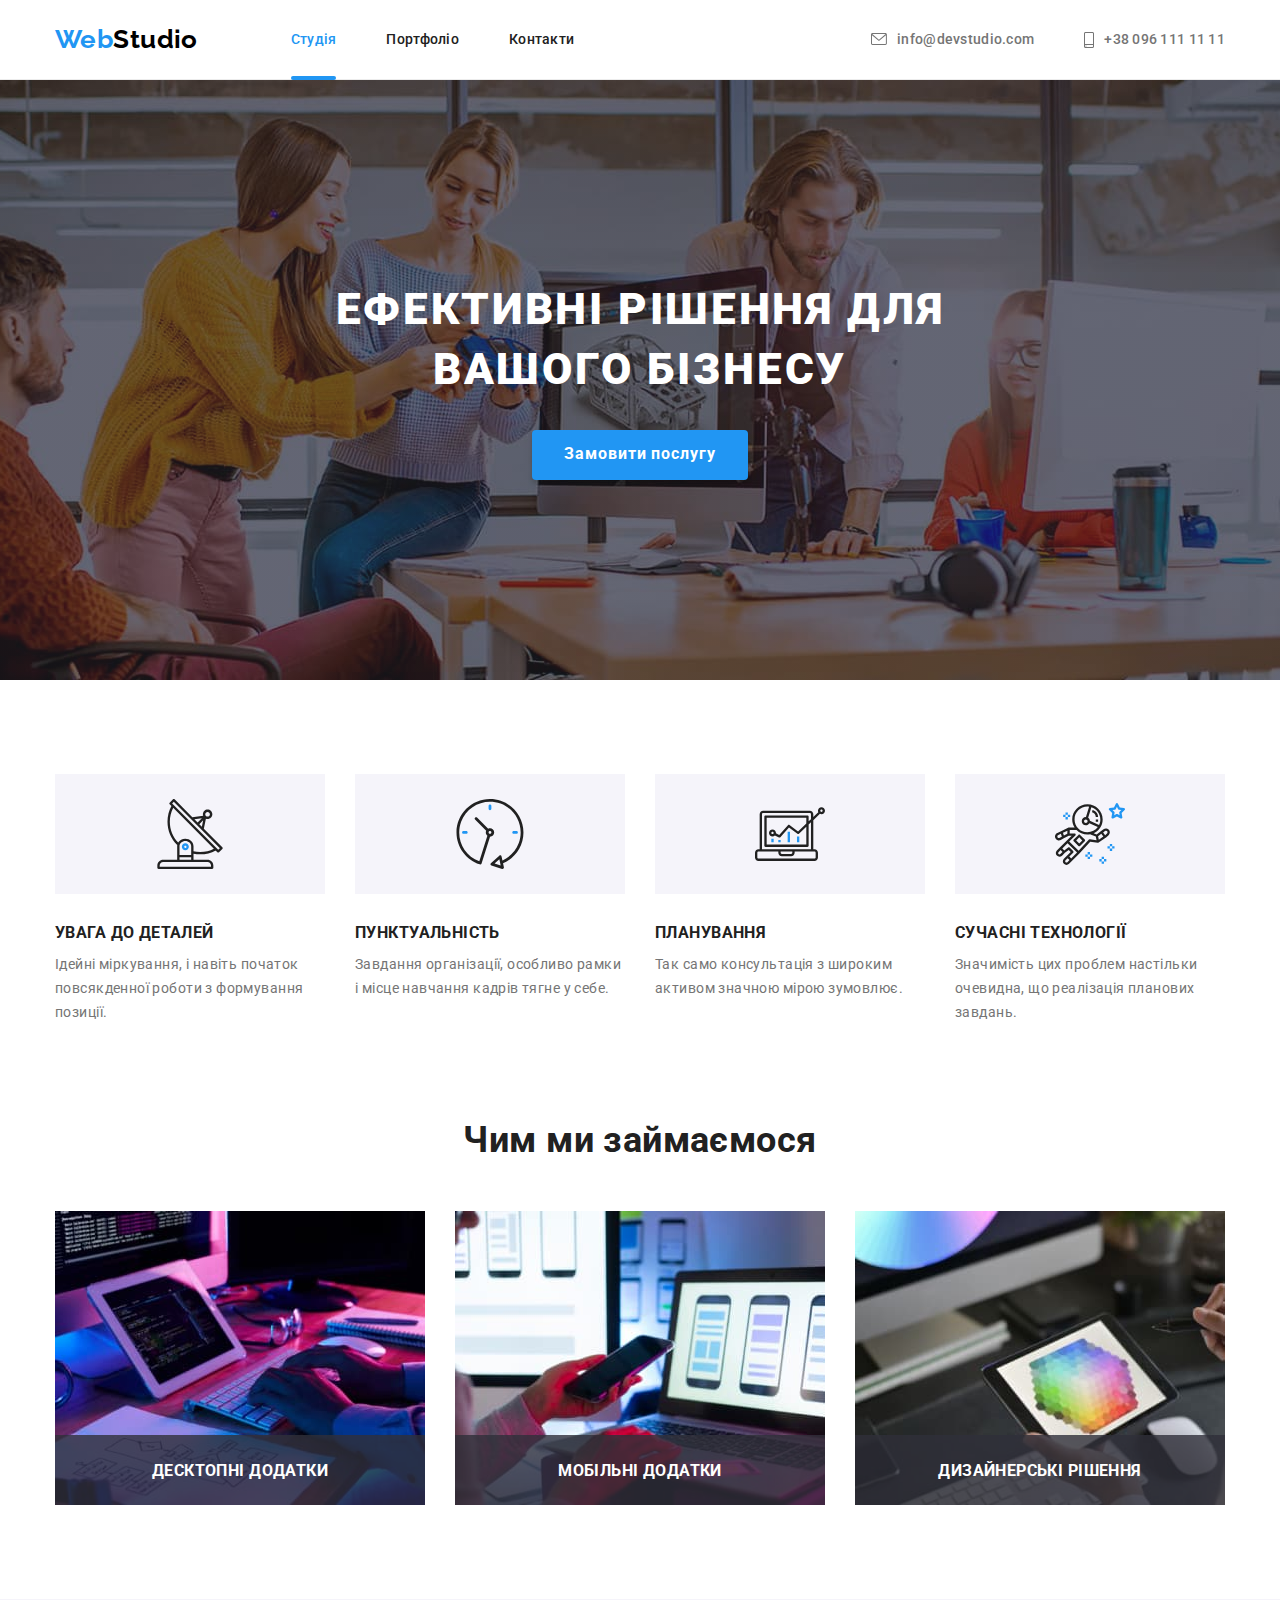
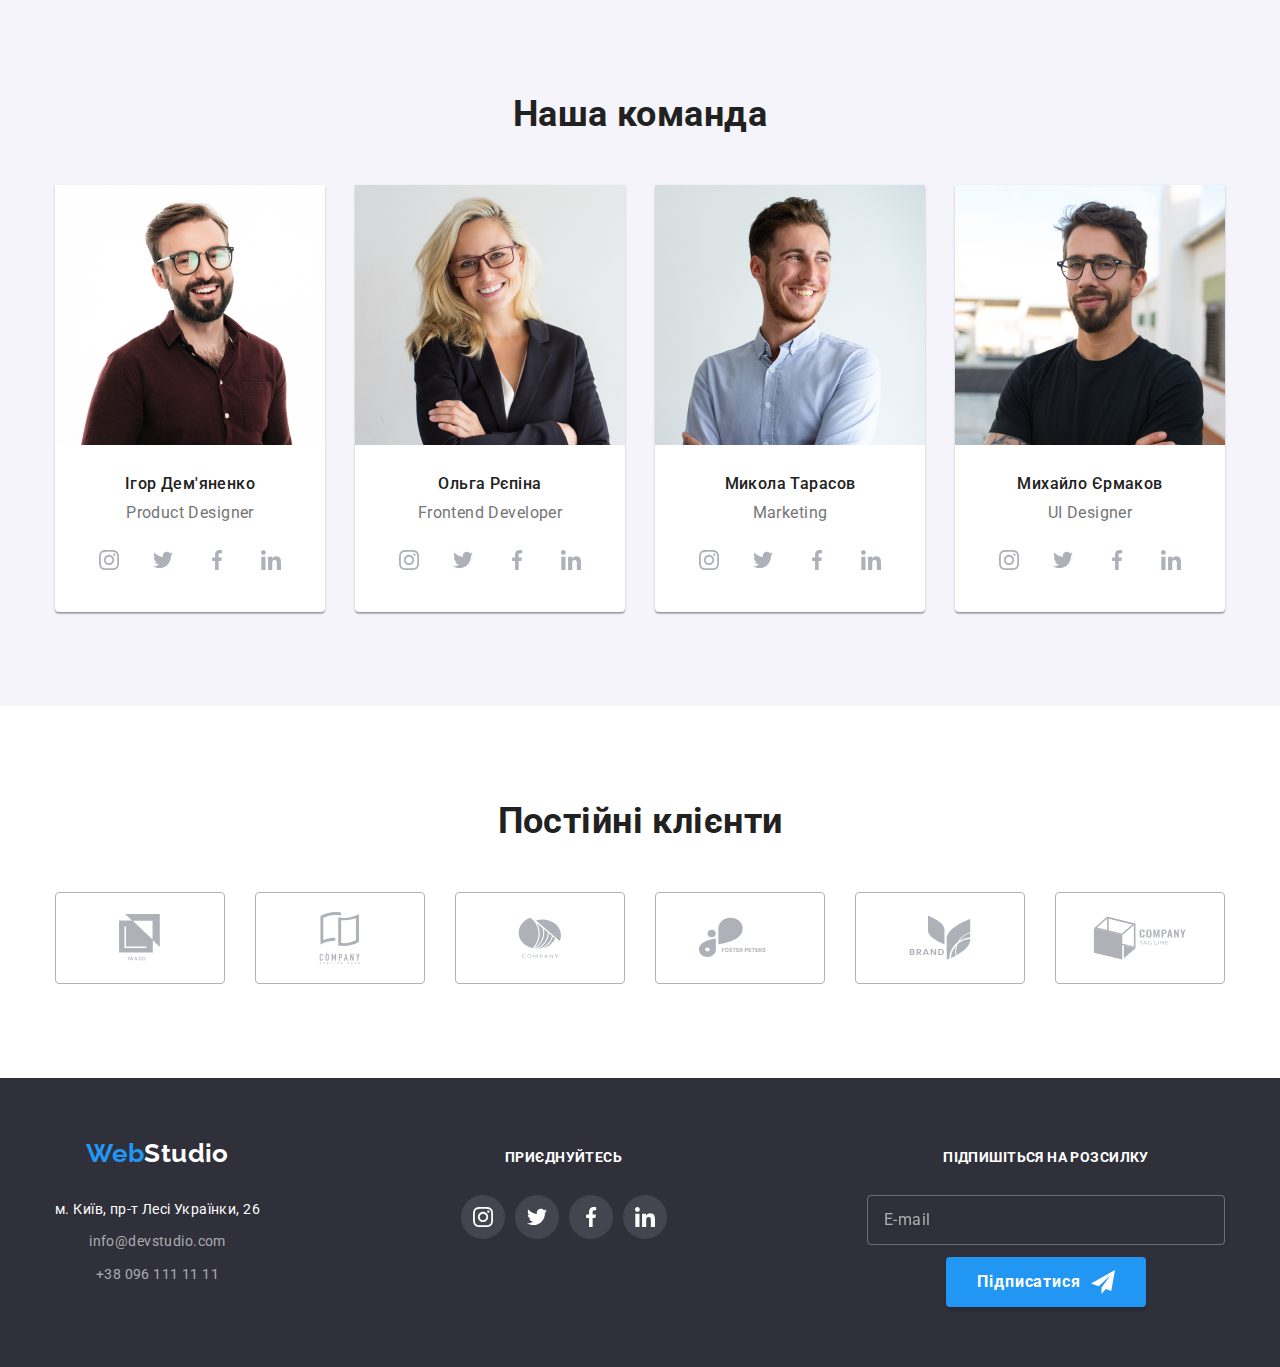
==== commit ab5470c8: "goon" ====
--- a/index.html
+++ b/index.html
@@ -132,13 +132,13 @@
                 <h2 class="section__title">Наша команда</h2>
                 <ul class="cardset">
                     <li class="staff__item">
-                            <img srcset="./images/team/card2-270.jpg 1x,
-                                                    ./images/team/card2-354.jpg 2x,
-                                                    ./images/team/card2-450.jpg 3x"
-                                sizes="(min-width:1200px) 25vw, (min-width:768px) 50vw, (min-width:450px) 100vw" 
-                                src="./images/team/card2-270.jpg"
-                                alt="what we do 1">
-                        <div class="staff__about">
+                            <img srcset="./images/team/card1-270.jpg 270w,
+                                                        ./images/team/card1-540.jpg 540w,
+                                                        ./images/team/card1-810.jpg 810w"
+                                sizes="(min-width:1200px) 25vw, (min-width:768px) 50vw, 100vw" 
+                                src="./images/team/card1-270.jpg" alt="card1">
+                            
+                                <div class="staff__about">
                             <h3 class="staff__name">Ігор Дем'яненко</h3>
                             <p class="staff__position">Product Designer</p>
                             <ul class="social">
@@ -176,12 +176,12 @@
                     <li class="staff__item">
                             <img 
                             srcset="./images/team/card2-270.jpg 270w,
-                            ./images/team/card2-354.jpg 354w,
-                            ./images/team/card2-450.jpg 450w"
+                            ./images/team/card2-540.jpg 540w,
+                            ./images/team/card2-810.jpg 810w"
                             
                             sizes="(min-width:1200px) 25vw, (min-width:768px) 50vw, 100vw"
                             
-                            src="./images/team/card2-270.jpg" alt="what we do 1">
+                            src="./images/team/card2-270.jpg" alt="card2">
 
                         <div class="staff__about">
                             <h3 class="staff__name">Ольга Рєпіна</h3>
@@ -220,11 +220,12 @@
                     </li>
                     <li class="staff__item">
                     
-                            <img srcset="./images/team/card2-270.jpg 270w,
-                                                    ./images/team/card2-354.jpg 354w,
-                                                    ./images/team/card2-450.jpg 450w"
-                                sizes="(min-width:1200px) 25vw, (min-width:768px) 50vw, 100vw" src="./images/team/card2-270.jpg"
-                                alt="what we do 1">
+                            <img srcset="./images/team/card3-270.jpg 270w,
+                                                    ./images/team/card3-540.jpg 540w,
+                                                     ./images/team/card3-810.jpg 810w"
+                                sizes="(min-width:1200px) 25vw, (min-width:768px) 50vw, 100vw" 
+                                src="./images/team/card3-270.jpg"
+                                alt="card3">
                         
                         <div class="staff__about">
                             <h3 class="staff__name">Микола Тарасов</h3>
@@ -263,11 +264,11 @@
                     </li>
                     <li class="staff__item">
                         
-                            <img srcset="./images/team/card2-270.jpg 1x,
-                                                    ./images/team/card2-354.jpg 2x,
-                                                    ./images/team/card2-450.jpg 3x"
-                                sizes="(min-width:1200px) 25vw, (min-width:768px) 50vw, 100vw" src="./images/team/card2-270.jpg"
-                                alt="what we do 1">
+                            <img srcset="./images/team/card4-270.jpg 270w,
+                                ./images/team/card4-540.jpg 540w,
+                                ./images/team/card4-810.jpg 810w"
+                                sizes="(min-width:1200px) 25vw, (min-width:768px) 50vw, 100vw" 
+                                src="./images/team/card4-270.jpg" alt="card3">
                         
                         <div class="staff__about">
                             <h3 class="staff__name">Михайло Єрмаков</h3>
--- a/css/main.min.css
+++ b/css/main.min.css
@@ -1 +1 @@
-.visually-hidden{position:absolute;white-space:nowrap;width:1px;height:1px;overflow:hidden;border:0;padding:0;clip:rect(0 0 0 0);-webkit-clip-path:inset(50%);clip-path:inset(50%);margin:-1px}/*! modern-normalize v1.1.0 | MIT License | https://github.com/sindresorhus/modern-normalize */*,::before,::after{-webkit-box-sizing:border-box;box-sizing:border-box}html{line-height:1.15;-webkit-text-size-adjust:100%;-moz-tab-size:4;-o-tab-size:4;tab-size:4}body{margin:0;font-family:system-ui,-apple-system,"Segoe UI",Roboto,Helvetica,Arial,sans-serif,"Apple Color Emoji","Segoe UI Emoji"}hr{height:0;color:inherit}abbr[title]{-webkit-text-decoration:underline dotted;text-decoration:underline dotted}b,strong{font-weight:bolder}code,kbd,samp,pre{font-family:ui-monospace,SFMono-Regular,Consolas,"Liberation Mono",Menlo,monospace;font-size:1em}small{font-size:80%}sub,sup{font-size:75%;line-height:0;position:relative;vertical-align:baseline}sub{bottom:-0.25em}sup{top:-0.5em}table{text-indent:0;border-color:inherit}button,input,optgroup,select,textarea{font-family:inherit;font-size:100%;line-height:1.15;margin:0}button,select{text-transform:none}button,[type=button],[type=reset],[type=submit]{-webkit-appearance:button}::-moz-focus-inner{border-style:none;padding:0}:-moz-focusring{outline:1px dotted ButtonText}:-moz-ui-invalid{box-shadow:none}legend{padding:0}progress{vertical-align:baseline}::-webkit-inner-spin-button,::-webkit-outer-spin-button{height:auto}[type=search]{-webkit-appearance:textfield;outline-offset:-2px}::-webkit-search-decoration{-webkit-appearance:none}::-webkit-file-upload-button{-webkit-appearance:button;font:inherit}summary{display:list-item}/*!!!!!!!!!!!!!!!!!!!!!! RESET CSS !!!!!!!!!!!!!!!!!!!!!!*/P,h1,h2,h3,h4,h5,h6{margin:0}ul,ol{margin:0;padding-left:0;list-style:none}address{font-style:normal}button{cursor:pointer}a{color:currentColor;text-decoration:none}img{display:block;margin:0;max-width:100%;height:auto;width:100%}/*!!!!!!!!!!!!!!!!! body style !!!!!!!!!!!!!!!!!!!!!!!!!!!*/.container{padding-left:15px;padding-right:15px;margin:0 auto;width:480px}@media screen and (min-width: 768px){.container{width:768px}}@media screen and (min-width: 1200px){.container{width:1200px}}.cardset{display:block}@media screen and (min-width: 760px){.cardset{display:-webkit-box;display:-ms-flexbox;display:flex;-ms-flex-wrap:wrap;flex-wrap:wrap;gap:30px}}.accent{color:#2196f3}.current{color:#2196f3}body{background-color:#fff;font-family:"Roboto",sans-serif;font-size:14px;letter-spacing:.03em}.button{font-weight:700;font-size:16px;line-height:1.9;letter-spacing:.06em;color:#fff;background-color:#2196f3;display:block;margin:0 auto;height:50px;border-radius:4px;border-style:none;-webkit-box-shadow:0px 4px 4px rgba(0,0,0,.15);box-shadow:0px 4px 4px rgba(0,0,0,.15);-webkit-transition:color 250ms cubic-bezier(0.4, 0, 0.2, 1),background-color 250ms cubic-bezier(0.4, 0, 0.2, 1);transition:color 250ms cubic-bezier(0.4, 0, 0.2, 1),background-color 250ms cubic-bezier(0.4, 0, 0.2, 1)}.filter__button{font-weight:500;font-size:16px;line-height:1.62;color:#212121;background-color:#f5f4fa;border-style:none;border-radius:4px;min-width:73px;padding:6px 22px;-webkit-transition:background-color 250ms cubic-bezier(0.4, 0, 0.2, 1),color 250ms cubic-bezier(0.4, 0, 0.2, 1),-webkit-box-shadow 250ms cubic-bezier(0.4, 0, 0.2, 1);transition:background-color 250ms cubic-bezier(0.4, 0, 0.2, 1),color 250ms cubic-bezier(0.4, 0, 0.2, 1),-webkit-box-shadow 250ms cubic-bezier(0.4, 0, 0.2, 1);transition:background-color 250ms cubic-bezier(0.4, 0, 0.2, 1),color 250ms cubic-bezier(0.4, 0, 0.2, 1),box-shadow 250ms cubic-bezier(0.4, 0, 0.2, 1);transition:background-color 250ms cubic-bezier(0.4, 0, 0.2, 1),color 250ms cubic-bezier(0.4, 0, 0.2, 1),box-shadow 250ms cubic-bezier(0.4, 0, 0.2, 1),-webkit-box-shadow 250ms cubic-bezier(0.4, 0, 0.2, 1)}.filter__button:hover,.filter__button:focus{background-color:#2196f3;color:#fff;-webkit-box-shadow:0px 3px 1px rgba(0,0,0,.1),0px 1px 2px rgba(0,0,0,.08),0px 2px 2px rgba(0,0,0,.12);box-shadow:0px 3px 1px rgba(0,0,0,.1),0px 1px 2px rgba(0,0,0,.08),0px 2px 2px rgba(0,0,0,.12)}.close__button{position:absolute;top:8px;right:8px;width:30px;height:30px;background:#fff;border-radius:50%;border:1px solid rgba(0,0,0,.1);display:-webkit-box;display:-ms-flexbox;display:flex;-webkit-box-align:center;-ms-flex-align:center;align-items:center;-webkit-box-pack:center;-ms-flex-pack:center;justify-content:center}.close__icon{fill:#000;-webkit-transition:fill 250ms cubic-bezier(0.4, 0, 0.2, 1);transition:fill 250ms cubic-bezier(0.4, 0, 0.2, 1)}.close__button:hover .close__icon,.close__button:focus .close__icon{fill:#2196f3}.form__submit{width:200px;-webkit-transition:background-color 250ms cubic-bezier(0.4, 0, 0.2, 1);transition:background-color 250ms cubic-bezier(0.4, 0, 0.2, 1)}.form__submit:hover,.form__submit:focus{background-color:#188ce8}.social{display:-webkit-box;display:-ms-flexbox;display:flex;-webkit-box-pack:center;-ms-flex-pack:center;justify-content:center;gap:10px}.social__item{width:44px;height:44px}.social__link{border-radius:50%;background-color:#fff;width:100%;height:100%;display:-webkit-box;display:-ms-flexbox;display:flex;gap:10px;-webkit-box-align:center;-ms-flex-align:center;align-items:center;-webkit-box-pack:center;-ms-flex-pack:center;justify-content:center;-webkit-transition:background-color 250ms cubic-bezier(0.4, 0, 0.2, 1);transition:background-color 250ms cubic-bezier(0.4, 0, 0.2, 1)}.social__link--dark{background-color:rgba(255,255,255,.1)}.social__link:hover,.social__link:focus{background-color:#2196f3}.social__icon{fill:#afb1b8;-webkit-transition:fill 250ms cubic-bezier(0.4, 0, 0.2, 1);transition:fill 250ms cubic-bezier(0.4, 0, 0.2, 1)}.social__icon--light{fill:#fff}.social__link:hover .social__icon,.social__link:focus .social__icon{fill:#fff}.section{padding:94px 0}.section__title{font-size:36px;line-height:1.17;text-align:center;color:#212121;margin-bottom:50px}.address{display:-webkit-box;display:-ms-flexbox;display:flex;-webkit-box-orient:vertical;-webkit-box-direction:normal;-ms-flex-direction:column;flex-direction:column;gap:9px}.address__connect{color:rgba(255,255,255,.6)}.address__map{color:#fff}.connect{display:none}@media screen and (min-width: 760px){.connect{display:-webkit-box;display:-ms-flexbox;display:flex;-webkit-box-orient:vertical;-webkit-box-direction:normal;-ms-flex-direction:column;flex-direction:column;gap:10px;-webkit-box-align:start;-ms-flex-align:start;align-items:flex-start}}@media screen and (min-width: 1200px){.connect{-webkit-box-orient:horizontal;-webkit-box-direction:normal;-ms-flex-direction:row;flex-direction:row;gap:50px;-webkit-box-align:center;-ms-flex-align:center;align-items:center}}.connect__link{color:#757575;font-size:12px}.connect__link:hover,.connect__link:focus{color:#2196f3}@media screen and (min-width: 760px){.connect__link{display:-webkit-box;display:-ms-flexbox;display:flex;gap:8px;-webkit-box-align:center;-ms-flex-align:center;align-items:center}}@media screen and (min-width: 1200px){.connect__link{gap:10px;font-size:14px}}.connect__icon{fill:#757575;-webkit-transition:fill 250ms cubic-bezier(0.4, 0, 0.2, 1);transition:fill 250ms cubic-bezier(0.4, 0, 0.2, 1)}.connect__link:hover .connect__icon,.connect__link:focus .connect__icon{fill:#2196f3}.logo{font-family:"Raleway",sans-serif;font-weight:700;color:#000;font-size:24px;line-height:1.16px}@media screen and (min-width: 1200px){.logo{font-size:26px;line-height:1.19}}.menu{display:none}@media screen and (min-width: 760px){.menu{display:-webkit-box;display:-ms-flexbox;display:flex;gap:50px;-webkit-box-align:center;-ms-flex-align:center;align-items:center}}.menu__item{position:relative}.menu__link{color:#212121}.menu__link:hover,.menu__link:focus{color:#2196f3}.menu__link.current{color:#2196f3}.menu__link.current::after{content:"";position:absolute;left:0;top:46px;display:inline-block;width:100%;height:4px;border-radius:2px;background-color:#2196f3}@media screen and (min-width: 1200px){.menu__link.current::after{top:45px}}.backdrop{position:fixed;top:0;left:0;width:100%;height:100%;background-color:rgba(0,0,0,.2);opacity:1;-webkit-transition:opacity var(--common-transition),visibility var(--common-transition);transition:opacity var(--common-transition),visibility var(--common-transition)}.is-hidden{opacity:0;visibility:hidden;pointer-events:none}.modal{position:absolute;top:50%;left:50%;width:528px;height:581px;background-color:#fff;-webkit-box-shadow:0px 1px 3px rgba(0,0,0,.12),0px 1px 1px rgba(0,0,0,.14),0px 2px 1px rgba(0,0,0,.2);box-shadow:0px 1px 3px rgba(0,0,0,.12),0px 1px 1px rgba(0,0,0,.14),0px 2px 1px rgba(0,0,0,.2);border-radius:4px;-webkit-transform:translate(-50%, -50%) scaleY(1);transform:translate(-50%, -50%) scaleY(1);-webkit-transition:-webkit-transform 250ms cubic-bezier(0.4, 0, 0.2, 1) 250ms;transition:-webkit-transform 250ms cubic-bezier(0.4, 0, 0.2, 1) 250ms;transition:transform 250ms cubic-bezier(0.4, 0, 0.2, 1) 250ms;transition:transform 250ms cubic-bezier(0.4, 0, 0.2, 1) 250ms, -webkit-transform 250ms cubic-bezier(0.4, 0, 0.2, 1) 250ms}.backdrop.is-hidden .modal{-webkit-transform:translate(-50%, -50%) scaleY(0);transform:translate(-50%, -50%) scaleY(0)}.form__title{font-size:20px;line-height:1.15;text-align:center;letter-spacing:.03em;color:#212121;margin-bottom:12px}.form{position:relative;top:0;left:0;width:100%;height:100%;padding:40px}.form__item{position:relative;display:-webkit-box;display:-ms-flexbox;display:flex;-webkit-box-orient:vertical;-webkit-box-direction:normal;-ms-flex-direction:column;flex-direction:column;gap:4px;-webkit-box-pack:baseline;-ms-flex-pack:baseline;justify-content:baseline;margin-bottom:10px}.form__label{font-size:12px;line-height:1.16;letter-spacing:.01em;color:#757575}.form__input{width:100%;height:40px;padding-left:42px;border:1px solid rgba(33,33,33,.2);border-radius:4px;-webkit-transition:border 250ms cubic-bezier(0.4, 0, 0.2, 1);transition:border 250ms cubic-bezier(0.4, 0, 0.2, 1)}.form__input:focus{border:1px solid #2196f3}.form__input:focus-within{border:1px solid #2196f3;outline:none}.form__textarea{padding:12px 16px;width:100%;height:120px;border:1px solid rgba(33,33,33,.2);border-radius:4px;-webkit-transition:border 250ms cubic-bezier(0.4, 0, 0.2, 1);transition:border 250ms cubic-bezier(0.4, 0, 0.2, 1);resize:none}.form__textarea::-webkit-input-placeholder{font-size:12px;line-height:1.16;letter-spacing:.01em;color:rgba(117,117,117,.5)}.form__textarea::-moz-placeholder{font-size:12px;line-height:1.16;letter-spacing:.01em;color:rgba(117,117,117,.5)}.form__textarea:-ms-input-placeholder{font-size:12px;line-height:1.16;letter-spacing:.01em;color:rgba(117,117,117,.5)}.form__textarea::-ms-input-placeholder{font-size:12px;line-height:1.16;letter-spacing:.01em;color:rgba(117,117,117,.5)}.form__textarea::placeholder{font-size:12px;line-height:1.16;letter-spacing:.01em;color:rgba(117,117,117,.5)}.form__textarea:focus{border:1px solid #2196f3}.form__textarea:focus-within{border:1px solid #2196f3;outline:none}.input-icon{position:absolute;left:12px;bottom:11px;fill:#212121;-webkit-transition:fill 250ms cubic-bezier(0.4, 0, 0.2, 1);transition:fill 250ms cubic-bezier(0.4, 0, 0.2, 1)}.form__input:hover+.input-icon,.form__input:focus+.input-icon{fill:#2196f3}.form__input:focus-within+.input-icon{fill:#2196f3}.form__validation{display:-webkit-box;display:-ms-flexbox;display:flex;-webkit-box-align:center;-ms-flex-align:center;align-items:center;-webkit-box-pack:center;-ms-flex-pack:center;justify-content:center;margin-bottom:30px}.form__comment{margin-bottom:20px}.form__link{-webkit-text-decoration-line:underline;text-decoration-line:underline;color:#2196f3}.validation__input{-webkit-appearance:none;-moz-appearance:none;appearance:none;position:absolute}.validation{display:-webkit-box;display:-ms-flexbox;display:flex;-webkit-box-align:center;-ms-flex-align:center;align-items:center;gap:7px;width:425px;height:24px;padding:auto 0;line-height:1.7}.validation__icon{display:inline-block;width:16px;height:16px;border:2px solid #212121;border-radius:2px;-webkit-transition:background-color 250ms cubic-bezier(0.4, 0, 0.2, 1),background-image 250ms cubic-bezier(0.4, 0, 0.2, 1),border 250ms cubic-bezier(0.4, 0, 0.2, 1);transition:background-color 250ms cubic-bezier(0.4, 0, 0.2, 1),background-image 250ms cubic-bezier(0.4, 0, 0.2, 1),border 250ms cubic-bezier(0.4, 0, 0.2, 1)}.validation__input:checked+.validation__icon{background-color:#2196f3;background-image:url(../images/icon-check.svg);border:none;background-size:contain;background-position:center;background-repeat:no-repeat}.link{font-weight:500;line-height:1.14;letter-spacing:.02em;-webkit-transition:color 250ms cubic-bezier(0.4, 0, 0.2, 1);transition:color 250ms cubic-bezier(0.4, 0, 0.2, 1)}.subscribe-form__wrap{display:-webkit-box;display:-ms-flexbox;display:flex;gap:12px;-webkit-box-align:center;-ms-flex-align:center;align-items:center}.subscribe-form__label{position:absolute}.subscribe-form__email{width:358px;height:50px;background-color:rgba(0,0,0,0);font-size:16px;line-height:1.25;letter-spacing:.03em;color:#fff;border:1px solid rgba(255,255,255,.3);-webkit-filter:drop-shadow(0px 4px 4px rgba(0, 0, 0, 0.15));filter:drop-shadow(0px 4px 4px rgba(0, 0, 0, 0.15));border-radius:4px;padding-left:16px}.subscribe-form__email::-webkit-input-placeholder{color:rgba(255,255,255,.6)}.subscribe-form__email::-moz-placeholder{color:rgba(255,255,255,.6)}.subscribe-form__email:-ms-input-placeholder{color:rgba(255,255,255,.6)}.subscribe-form__email::-ms-input-placeholder{color:rgba(255,255,255,.6)}.subscribe-form__email::placeholder{color:rgba(255,255,255,.6)}.subscribe-form__email:focus-within{outline:none}.subscribe-form__button{width:200px;height:50px;display:-webkit-box;display:-ms-flexbox;display:flex;gap:10px;-webkit-box-align:center;-ms-flex-align:center;align-items:center;-webkit-box-pack:center;-ms-flex-pack:center;justify-content:center;line-height:1.87}.navigation{display:-webkit-box;display:-ms-flexbox;display:flex;-webkit-box-align:center;-ms-flex-align:center;align-items:center;height:28px}@media screen and (min-width: 768px){.navigation{gap:87px}}@media screen and (min-width: 1200px){.navigation{gap:93px;height:31px}}.header{border-bottom:1px solid #ececec;padding:16px 0}@media screen and (min-width: 760px){.header{padding:21px 0}}@media screen and (min-width: 1200px){.header{padding:24px 0}}.header__container{display:-webkit-box;display:-ms-flexbox;display:flex;-webkit-box-pack:justify;-ms-flex-pack:justify;justify-content:space-between;-webkit-box-align:center;-ms-flex-align:center;align-items:center}.hero{padding:118px 0;margin:0 auto;height:400px;background-repeat:no-repeat;background-color:#c4c4c4;background-image:-webkit-gradient(linear, left top, left bottom, from(rgba(47, 48, 58, 0.4)), to(rgba(47, 48, 58, 0.4))),url(../images/hero-bg.jpg);background-image:linear-gradient(rgba(47, 48, 58, 0.4), rgba(47, 48, 58, 0.4)),url(../images/hero-bg.jpg);background-size:cover;background-position:center;max-width:480px}@media screen and (min-width: 768px){.hero{max-width:768px}}@media screen and (min-width: 1200px){.hero{padding:200px 0;max-width:1600px;height:600px}}.hero__title{font-weight:900;font-size:26px;line-height:1.6;text-align:center;letter-spacing:.06em;text-transform:uppercase;color:#fff;margin-bottom:30px;margin-left:auto;margin-right:auto;max-width:360px}@media screen and (min-width: 1200px){.hero__title{font-size:44px;line-height:1.36;max-width:696px}}.hero__button{width:200px}.hero__button:hover,.hero__button:focus{color:#2196f3;background-color:#fff}@media screen and (min-width: 1200px){.hero__button{width:216px}}.features__item{max-width:450px}@media screen and (min-width: 760px){.features__item{max-width:354px;width:calc((100% - 30px)/2)}}@media screen and (min-width: 1200px){.features__item{max-width:270px;width:calc((100% - 90px)/4)}}.features__title{line-height:1.15;text-transform:uppercase;color:#212121;margin-bottom:10px}.features__text{line-height:1.71}.features__frame{min-height:120px;width:100%;display:-webkit-box;display:-ms-flexbox;display:flex;-webkit-box-align:center;-ms-flex-align:center;align-items:center;-webkit-box-pack:center;-ms-flex-pack:center;justify-content:center;margin-bottom:30px;background-color:#f5f4fa}.activity{padding-top:0}.activity__item{position:relative;max-width:370px}.activity__title{position:absolute;left:0;bottom:0;width:100%;height:70px;padding:27px 0;background-color:rgba(47,48,58,.8);color:#fff;font-weight:700;line-height:1.14;text-align:center;text-transform:uppercase}.staff{background-color:#f5f4fa}.staff__item{background:#fff;-webkit-box-shadow:0px 1px 3px rgba(0,0,0,.12),0px 1px 1px rgba(0,0,0,.14),0px 2px 1px rgba(0,0,0,.2);box-shadow:0px 1px 3px rgba(0,0,0,.12),0px 1px 1px rgba(0,0,0,.14),0px 2px 1px rgba(0,0,0,.2);border-radius:0px 0px 4px 4px}.staff__about{text-align:center;padding-top:30px;padding-bottom:30px}.staff__name{font-weight:500;font-size:16px;line-height:1.11;color:var(--title-text-color);margin-bottom:10px}.staff__position{font-size:16px;line-height:1.19;display:block;margin-bottom:16px}.client__cardset{justify-items:center}.client__item{width:170px;height:92px}.client__link{width:100%;height:100%;background-color:#fff;border:1px solid #afb1b8;border-radius:4px;display:-webkit-box;display:-ms-flexbox;display:flex;-webkit-box-align:center;-ms-flex-align:center;align-items:center;-webkit-box-pack:center;-ms-flex-pack:center;justify-content:center;-webkit-transition:border-color 250ms cubic-bezier(0.4, 0, 0.2, 1);transition:border-color 250ms cubic-bezier(0.4, 0, 0.2, 1)}.client__link:hover,.client__link:focus{border-color:#2196f3}.client__icon{fill:#afb1b8;-webkit-transition:fill 250ms cubic-bezier(0.4, 0, 0.2, 1);transition:fill 250ms cubic-bezier(0.4, 0, 0.2, 1)}.client__link:hover .client__icon,.client__link:focus .client__icon{fill:#2196f3}.footer{background-color:#2f303a;padding-top:60px;padding-bottom:60px}.footer__content{display:-webkit-box;display:-ms-flexbox;display:flex;-webkit-box-align:baseline;-ms-flex-align:baseline;align-items:baseline;-webkit-box-pack:justify;-ms-flex-pack:justify;justify-content:space-between}.footer__block{display:-webkit-box;display:-ms-flexbox;display:flex;-webkit-box-orient:vertical;-webkit-box-direction:normal;-ms-flex-direction:column;flex-direction:column;gap:9px}.footer__logo{color:#fff;display:block;margin-bottom:20px}.footer__title{font-size:14px;line-height:1.14;letter-spacing:.03em;text-transform:uppercase;color:#fff;margin-bottom:20px}.footer__link{line-height:1.7;-webkit-transition:color 250ms cubic-bezier(0.4, 0, 0.2, 1);transition:color 250ms cubic-bezier(0.4, 0, 0.2, 1)}.footer__link:hover,.footer__link:focus{color:#2196f3}/*!!!--------PORTFOLIO------------!!!*/.filter{margin-bottom:50px;display:-webkit-box;display:-ms-flexbox;display:flex;-webkit-box-pack:center;-ms-flex-pack:center;justify-content:center;gap:9px}.portfolio__cardset{-ms-flex-wrap:wrap;flex-wrap:wrap}.card{position:relative;max-width:370px;background:#fff;border:1px solid #eee}.card__image{max-width:100%;height:auto}.card__link{display:block;width:100%;height:100%;-webkit-transition:-webkit-box-shadow 250ms cubic-bezier(0.4, 0, 0.2, 1);transition:-webkit-box-shadow 250ms cubic-bezier(0.4, 0, 0.2, 1);transition:box-shadow 250ms cubic-bezier(0.4, 0, 0.2, 1);transition:box-shadow 250ms cubic-bezier(0.4, 0, 0.2, 1), -webkit-box-shadow 250ms cubic-bezier(0.4, 0, 0.2, 1)}.card__link:hover,.card__link:focus{-webkit-box-shadow:0px 1px 1px rgba(0,0,0,.12),0px 4px 4px rgba(0,0,0,.06),1px 4px 6px rgba(0,0,0,.16);box-shadow:0px 1px 1px rgba(0,0,0,.12),0px 4px 4px rgba(0,0,0,.06),1px 4px 6px rgba(0,0,0,.16)}.card__title{font-weight:700;font-size:18px;line-height:2;letter-spacing:.06em;color:#212121;margin-bottom:4px}.card__content{padding:20px 24px}.card__text{font-size:16px;line-height:1.87;color:#757575}.card__overlay{position:absolute;top:0;left:0;width:100%;height:294px;padding:64px 24px;background-color:rgba(33,150,243,.9);-webkit-transform:scaleY(0);transform:scaleY(0);-webkit-transform-origin:bottom;transform-origin:bottom;-webkit-transition:-webkit-transform 250ms cubic-bezier(0.4, 0, 0.2, 1) 500ms;transition:-webkit-transform 250ms cubic-bezier(0.4, 0, 0.2, 1) 500ms;transition:transform 250ms cubic-bezier(0.4, 0, 0.2, 1) 500ms;transition:transform 250ms cubic-bezier(0.4, 0, 0.2, 1) 500ms, -webkit-transform 250ms cubic-bezier(0.4, 0, 0.2, 1) 500ms}.card__link:hover .card__overlay,.card__link:focus .card__overlay{-webkit-transform:scaleY(1);transform:scaleY(1)}.card__overlay-text{font-size:18px;line-height:1.56;color:#fff}/*# sourceMappingURL=main.min.css.map */+.visually-hidden{position:absolute;white-space:nowrap;width:1px;height:1px;overflow:hidden;border:0;padding:0;clip:rect(0 0 0 0);-webkit-clip-path:inset(50%);clip-path:inset(50%);margin:-1px}/*! modern-normalize v1.1.0 | MIT License | https://github.com/sindresorhus/modern-normalize */*,::before,::after{-webkit-box-sizing:border-box;box-sizing:border-box}html{line-height:1.15;-webkit-text-size-adjust:100%;-moz-tab-size:4;-o-tab-size:4;tab-size:4}body{margin:0;font-family:system-ui,-apple-system,"Segoe UI",Roboto,Helvetica,Arial,sans-serif,"Apple Color Emoji","Segoe UI Emoji"}hr{height:0;color:inherit}abbr[title]{-webkit-text-decoration:underline dotted;text-decoration:underline dotted}b,strong{font-weight:bolder}code,kbd,samp,pre{font-family:ui-monospace,SFMono-Regular,Consolas,"Liberation Mono",Menlo,monospace;font-size:1em}small{font-size:80%}sub,sup{font-size:75%;line-height:0;position:relative;vertical-align:baseline}sub{bottom:-0.25em}sup{top:-0.5em}table{text-indent:0;border-color:inherit}button,input,optgroup,select,textarea{font-family:inherit;font-size:100%;line-height:1.15;margin:0}button,select{text-transform:none}button,[type=button],[type=reset],[type=submit]{-webkit-appearance:button}::-moz-focus-inner{border-style:none;padding:0}:-moz-focusring{outline:1px dotted ButtonText}:-moz-ui-invalid{box-shadow:none}legend{padding:0}progress{vertical-align:baseline}::-webkit-inner-spin-button,::-webkit-outer-spin-button{height:auto}[type=search]{-webkit-appearance:textfield;outline-offset:-2px}::-webkit-search-decoration{-webkit-appearance:none}::-webkit-file-upload-button{-webkit-appearance:button;font:inherit}summary{display:list-item}/*!!!!!!!!!!!!!!!!!!!!!! RESET CSS !!!!!!!!!!!!!!!!!!!!!!*/P,h1,h2,h3,h4,h5,h6{margin:0}ul,ol{margin:0;padding-left:0;list-style:none}address{font-style:normal}button{cursor:pointer}a{color:currentColor;text-decoration:none}img{display:block;margin:0;max-width:100%;height:auto;width:100%}/*!!!!!!!!!!!!!!!!! body style !!!!!!!!!!!!!!!!!!!!!!!!!!!*/.container{padding-left:15px;padding-right:15px;margin:0 auto;width:100%}@media screen and (min-width: 450px){.container{width:480px}}@media screen and (min-width: 768px){.container{width:768px}}@media screen and (min-width: 1200px){.container{width:1200px}}.cardset{display:block}@media screen and (min-width: 768px){.cardset{display:-webkit-box;display:-ms-flexbox;display:flex;-ms-flex-wrap:wrap;flex-wrap:wrap;gap:30px}}.accent{color:#2196f3}.current{color:#2196f3}body{background-color:#fff;font-family:"Roboto",sans-serif;color:#757575;font-size:14px;letter-spacing:.03em}.button{font-weight:700;font-size:16px;line-height:1.9;letter-spacing:.06em;color:#fff;background-color:#2196f3;display:block;margin:0 auto;height:50px;border-radius:4px;border-style:none;-webkit-box-shadow:0px 4px 4px rgba(0,0,0,.15);box-shadow:0px 4px 4px rgba(0,0,0,.15);-webkit-transition:color 250ms cubic-bezier(0.4, 0, 0.2, 1),background-color 250ms cubic-bezier(0.4, 0, 0.2, 1);transition:color 250ms cubic-bezier(0.4, 0, 0.2, 1),background-color 250ms cubic-bezier(0.4, 0, 0.2, 1)}.filter__button{font-weight:500;font-size:16px;line-height:1.62;color:#212121;background-color:#f5f4fa;border-style:none;border-radius:4px;min-width:73px;padding:6px 22px;-webkit-transition:background-color 250ms cubic-bezier(0.4, 0, 0.2, 1),color 250ms cubic-bezier(0.4, 0, 0.2, 1),-webkit-box-shadow 250ms cubic-bezier(0.4, 0, 0.2, 1);transition:background-color 250ms cubic-bezier(0.4, 0, 0.2, 1),color 250ms cubic-bezier(0.4, 0, 0.2, 1),-webkit-box-shadow 250ms cubic-bezier(0.4, 0, 0.2, 1);transition:background-color 250ms cubic-bezier(0.4, 0, 0.2, 1),color 250ms cubic-bezier(0.4, 0, 0.2, 1),box-shadow 250ms cubic-bezier(0.4, 0, 0.2, 1);transition:background-color 250ms cubic-bezier(0.4, 0, 0.2, 1),color 250ms cubic-bezier(0.4, 0, 0.2, 1),box-shadow 250ms cubic-bezier(0.4, 0, 0.2, 1),-webkit-box-shadow 250ms cubic-bezier(0.4, 0, 0.2, 1)}.filter__button:hover,.filter__button:focus{background-color:#2196f3;color:#fff;-webkit-box-shadow:0px 3px 1px rgba(0,0,0,.1),0px 1px 2px rgba(0,0,0,.08),0px 2px 2px rgba(0,0,0,.12);box-shadow:0px 3px 1px rgba(0,0,0,.1),0px 1px 2px rgba(0,0,0,.08),0px 2px 2px rgba(0,0,0,.12)}.close__button{position:absolute;top:8px;right:8px;width:30px;height:30px;background:#fff;border-radius:50%;border:1px solid rgba(0,0,0,.1);display:-webkit-box;display:-ms-flexbox;display:flex;-webkit-box-align:center;-ms-flex-align:center;align-items:center;-webkit-box-pack:center;-ms-flex-pack:center;justify-content:center}.close__icon{fill:#000;-webkit-transition:fill 250ms cubic-bezier(0.4, 0, 0.2, 1);transition:fill 250ms cubic-bezier(0.4, 0, 0.2, 1)}.close__button:hover .close__icon,.close__button:focus .close__icon{fill:#2196f3}.form__submit{width:200px;-webkit-transition:background-color 250ms cubic-bezier(0.4, 0, 0.2, 1);transition:background-color 250ms cubic-bezier(0.4, 0, 0.2, 1)}.form__submit:hover,.form__submit:focus{background-color:#188ce8}.social{display:-webkit-box;display:-ms-flexbox;display:flex;-webkit-box-pack:center;-ms-flex-pack:center;justify-content:center;gap:10px}.social__item{width:44px;height:44px}.social__link{border-radius:50%;background-color:#fff;width:100%;height:100%;display:-webkit-box;display:-ms-flexbox;display:flex;gap:10px;-webkit-box-align:center;-ms-flex-align:center;align-items:center;-webkit-box-pack:center;-ms-flex-pack:center;justify-content:center;-webkit-transition:background-color 250ms cubic-bezier(0.4, 0, 0.2, 1);transition:background-color 250ms cubic-bezier(0.4, 0, 0.2, 1)}.social__link--dark{background-color:rgba(255,255,255,.1)}.social__link:hover,.social__link:focus{background-color:#2196f3}.social__icon{fill:#afb1b8;-webkit-transition:fill 250ms cubic-bezier(0.4, 0, 0.2, 1);transition:fill 250ms cubic-bezier(0.4, 0, 0.2, 1)}.social__icon--light{fill:#fff}.social__link:hover .social__icon,.social__link:focus .social__icon{fill:#fff}.section{padding:94px 0}.section__title{font-size:36px;line-height:1.17;text-align:center;color:#212121;margin-bottom:50px}.address{display:-webkit-box;display:-ms-flexbox;display:flex;-webkit-box-orient:vertical;-webkit-box-direction:normal;-ms-flex-direction:column;flex-direction:column;gap:9px}.address__connect{color:rgba(255,255,255,.6)}.address__map{color:#fff}.connect{display:none}@media screen and (min-width: 760px){.connect{display:-webkit-box;display:-ms-flexbox;display:flex;-webkit-box-orient:vertical;-webkit-box-direction:normal;-ms-flex-direction:column;flex-direction:column;gap:10px;-webkit-box-align:start;-ms-flex-align:start;align-items:flex-start}}@media screen and (min-width: 1200px){.connect{-webkit-box-orient:horizontal;-webkit-box-direction:normal;-ms-flex-direction:row;flex-direction:row;gap:50px;-webkit-box-align:center;-ms-flex-align:center;align-items:center}}.connect__link{color:#757575;font-size:12px}.connect__link:hover,.connect__link:focus{color:#2196f3}@media screen and (min-width: 760px){.connect__link{display:-webkit-box;display:-ms-flexbox;display:flex;gap:8px;-webkit-box-align:center;-ms-flex-align:center;align-items:center}}@media screen and (min-width: 1200px){.connect__link{gap:10px;font-size:14px}}.connect__icon{fill:#757575;-webkit-transition:fill 250ms cubic-bezier(0.4, 0, 0.2, 1);transition:fill 250ms cubic-bezier(0.4, 0, 0.2, 1)}.connect__link:hover .connect__icon,.connect__link:focus .connect__icon{fill:#2196f3}.logo{font-family:"Raleway",sans-serif;font-weight:700;color:#000;font-size:24px;line-height:1.16px}@media screen and (min-width: 1200px){.logo{font-size:26px;line-height:1.19}}.menu{display:none}@media screen and (min-width: 760px){.menu{display:-webkit-box;display:-ms-flexbox;display:flex;gap:50px;-webkit-box-align:center;-ms-flex-align:center;align-items:center}}.menu__item{position:relative}.menu__link{color:#212121}.menu__link:hover,.menu__link:focus{color:#2196f3}.menu__link.current{color:#2196f3}.menu__link.current::after{content:"";position:absolute;left:0;top:46px;display:inline-block;width:100%;height:4px;border-radius:2px;background-color:#2196f3}@media screen and (min-width: 1200px){.menu__link.current::after{top:45px}}.backdrop{position:fixed;top:0;left:0;width:100%;height:100%;background-color:rgba(0,0,0,.2);opacity:1;-webkit-transition:opacity var(--common-transition),visibility var(--common-transition);transition:opacity var(--common-transition),visibility var(--common-transition)}.is-hidden{opacity:0;visibility:hidden;pointer-events:none}.modal{position:absolute;top:50%;left:50%;width:100%;height:609px;background-color:#fff;-webkit-box-shadow:0px 1px 3px rgba(0,0,0,.12),0px 1px 1px rgba(0,0,0,.14),0px 2px 1px rgba(0,0,0,.2);box-shadow:0px 1px 3px rgba(0,0,0,.12),0px 1px 1px rgba(0,0,0,.14),0px 2px 1px rgba(0,0,0,.2);border-radius:4px;-webkit-transform:translate(-50%, -50%) scaleY(1);transform:translate(-50%, -50%) scaleY(1);-webkit-transition:-webkit-transform 250ms cubic-bezier(0.4, 0, 0.2, 1) 250ms;transition:-webkit-transform 250ms cubic-bezier(0.4, 0, 0.2, 1) 250ms;transition:transform 250ms cubic-bezier(0.4, 0, 0.2, 1) 250ms;transition:transform 250ms cubic-bezier(0.4, 0, 0.2, 1) 250ms, -webkit-transform 250ms cubic-bezier(0.4, 0, 0.2, 1) 250ms}.backdrop.is-hidden .modal{-webkit-transform:translate(-50%, -50%) scaleY(0);transform:translate(-50%, -50%) scaleY(0)}@media screen and (min-width: 450px){.modal{width:450px}}@media screen and (min-width: 1200px){.modal{width:528px;height:581px}}.form__title{font-size:20px;line-height:1.15;text-align:center;letter-spacing:.03em;color:#212121;margin-bottom:12px}.form{position:relative;top:0;left:0;width:100%;height:100%;padding:40px}.form__item{position:relative;display:-webkit-box;display:-ms-flexbox;display:flex;-webkit-box-orient:vertical;-webkit-box-direction:normal;-ms-flex-direction:column;flex-direction:column;gap:4px;-webkit-box-pack:baseline;-ms-flex-pack:baseline;justify-content:baseline;margin-bottom:10px}.form__label{font-size:12px;line-height:1.16;letter-spacing:.01em;color:#757575}.form__input{width:100%;height:40px;padding-left:42px;border:1px solid rgba(33,33,33,.2);border-radius:4px;-webkit-transition:border 250ms cubic-bezier(0.4, 0, 0.2, 1);transition:border 250ms cubic-bezier(0.4, 0, 0.2, 1)}.form__input:focus{border:1px solid #2196f3}.form__input:focus-within{border:1px solid #2196f3;outline:none}.form__textarea{padding:12px 16px;width:100%;height:120px;border:1px solid rgba(33,33,33,.2);border-radius:4px;-webkit-transition:border 250ms cubic-bezier(0.4, 0, 0.2, 1);transition:border 250ms cubic-bezier(0.4, 0, 0.2, 1);resize:none}.form__textarea::-webkit-input-placeholder{font-size:12px;line-height:1.16;letter-spacing:.01em;color:rgba(117,117,117,.5)}.form__textarea::-moz-placeholder{font-size:12px;line-height:1.16;letter-spacing:.01em;color:rgba(117,117,117,.5)}.form__textarea:-ms-input-placeholder{font-size:12px;line-height:1.16;letter-spacing:.01em;color:rgba(117,117,117,.5)}.form__textarea::-ms-input-placeholder{font-size:12px;line-height:1.16;letter-spacing:.01em;color:rgba(117,117,117,.5)}.form__textarea::placeholder{font-size:12px;line-height:1.16;letter-spacing:.01em;color:rgba(117,117,117,.5)}.form__textarea:focus{border:1px solid #2196f3}.form__textarea:focus-within{border:1px solid #2196f3;outline:none}.input-icon{position:absolute;left:12px;bottom:11px;fill:#212121;-webkit-transition:fill 250ms cubic-bezier(0.4, 0, 0.2, 1);transition:fill 250ms cubic-bezier(0.4, 0, 0.2, 1)}.form__input:hover+.input-icon,.form__input:focus+.input-icon{fill:#2196f3}.form__input:focus-within+.input-icon{fill:#2196f3}.form__validation{display:-webkit-box;display:-ms-flexbox;display:flex;-webkit-box-align:center;-ms-flex-align:center;align-items:center;-webkit-box-pack:center;-ms-flex-pack:center;justify-content:center;margin-bottom:30px}.form__comment{margin-bottom:20px}.form__link{-webkit-text-decoration-line:underline;text-decoration-line:underline;color:#2196f3}.validation__input{-webkit-appearance:none;-moz-appearance:none;appearance:none;position:absolute;line-height:1.16}@media screen and (max-width: 1200px){.validation__input{font-size:12px}}@media screen and (min-width: 1200px){.validation__input{line-height:1.7}}.validation{display:-webkit-box;display:-ms-flexbox;display:flex;-webkit-box-align:center;-ms-flex-align:center;align-items:center;gap:7px;width:425px;height:24px;padding:auto 0;line-height:1.7}.validation__icon{display:inline-block;width:16px;height:16px;border:2px solid #212121;border-radius:2px;-webkit-transition:background-color 250ms cubic-bezier(0.4, 0, 0.2, 1),background-image 250ms cubic-bezier(0.4, 0, 0.2, 1),border 250ms cubic-bezier(0.4, 0, 0.2, 1);transition:background-color 250ms cubic-bezier(0.4, 0, 0.2, 1),background-image 250ms cubic-bezier(0.4, 0, 0.2, 1),border 250ms cubic-bezier(0.4, 0, 0.2, 1)}.validation__input:checked+.validation__icon{background-color:#2196f3;background-image:url(../images/icon-check.svg);border:none;background-size:contain;background-position:center;background-repeat:no-repeat}.link{font-weight:500;line-height:1.14;letter-spacing:.02em;-webkit-transition:color 250ms cubic-bezier(0.4, 0, 0.2, 1);transition:color 250ms cubic-bezier(0.4, 0, 0.2, 1)}.subscribe-form__wrap{display:-webkit-box;display:-ms-flexbox;display:flex;-webkit-box-orient:vertical;-webkit-box-direction:normal;-ms-flex-direction:column;flex-direction:column;gap:12px;-webkit-box-align:center;-ms-flex-align:center;align-items:center}.subscribe-form__label{position:absolute}.subscribe-form__email{width:358px;height:50px;background-color:rgba(0,0,0,0);font-size:16px;line-height:1.25;letter-spacing:.03em;color:#fff;border:1px solid rgba(255,255,255,.3);-webkit-filter:drop-shadow(0px 4px 4px rgba(0, 0, 0, 0.15));filter:drop-shadow(0px 4px 4px rgba(0, 0, 0, 0.15));border-radius:4px;padding-left:16px}.subscribe-form__email::-webkit-input-placeholder{color:rgba(255,255,255,.6)}.subscribe-form__email::-moz-placeholder{color:rgba(255,255,255,.6)}.subscribe-form__email:-ms-input-placeholder{color:rgba(255,255,255,.6)}.subscribe-form__email::-ms-input-placeholder{color:rgba(255,255,255,.6)}.subscribe-form__email::placeholder{color:rgba(255,255,255,.6)}.subscribe-form__email:focus-within{outline:none}.subscribe-form__button{width:200px;height:50px;display:-webkit-box;display:-ms-flexbox;display:flex;gap:10px;-webkit-box-align:center;-ms-flex-align:center;align-items:center;-webkit-box-pack:center;-ms-flex-pack:center;justify-content:center;line-height:1.87}.navigation{display:-webkit-box;display:-ms-flexbox;display:flex;-webkit-box-align:center;-ms-flex-align:center;align-items:center;height:28px}@media screen and (min-width: 768px){.navigation{gap:87px}}@media screen and (min-width: 1200px){.navigation{gap:93px;height:31px}}.header{border-bottom:1px solid #ececec;padding:16px 0}@media screen and (min-width: 760px){.header{padding:21px 0}}@media screen and (min-width: 1200px){.header{padding:24px 0}}.header__container{display:-webkit-box;display:-ms-flexbox;display:flex;-webkit-box-pack:justify;-ms-flex-pack:justify;justify-content:space-between;-webkit-box-align:center;-ms-flex-align:center;align-items:center}.hero{padding:118px 0;margin:0 auto;height:400px;background-repeat:no-repeat;background-color:#c4c4c4;background-image:-webkit-gradient(linear, left top, left bottom, from(rgba(47, 48, 58, 0.4)), to(rgba(47, 48, 58, 0.4))),url(../images/hero-bg.jpg);background-image:linear-gradient(rgba(47, 48, 58, 0.4), rgba(47, 48, 58, 0.4)),url(../images/hero-bg.jpg);background-size:cover;background-position:center;max-width:480px}@media screen and (min-width: 768px){.hero{max-width:768px}}@media screen and (min-width: 1200px){.hero{padding:200px 0;max-width:1600px;height:600px}}.hero__title{font-weight:900;font-size:26px;line-height:1.6;text-align:center;letter-spacing:.06em;text-transform:uppercase;color:#fff;margin-bottom:30px;margin-left:auto;margin-right:auto;max-width:360px}@media screen and (min-width: 1200px){.hero__title{font-size:44px;line-height:1.36;max-width:696px}}.hero__button{width:200px}.hero__button:hover,.hero__button:focus{color:#2196f3;background-color:#fff}@media screen and (min-width: 1200px){.hero__button{width:216px}}.features__item{max-width:450px}@media screen and (min-width: 760px){.features__item{max-width:354px;width:calc((100% - 30px)/2)}}@media screen and (min-width: 1200px){.features__item{max-width:270px;width:calc((100% - 90px)/4)}}.features__title{line-height:1.15;text-transform:uppercase;color:#212121;margin-bottom:10px}.features__text{line-height:1.71}.features__frame{min-height:120px;width:100%;display:-webkit-box;display:-ms-flexbox;display:flex;-webkit-box-align:center;-ms-flex-align:center;align-items:center;-webkit-box-pack:center;-ms-flex-pack:center;justify-content:center;margin-bottom:30px;background-color:#f5f4fa}.activity{padding-top:0}@media screen and (max-width: 1200px){.activity{display:none}}.activity__item{position:relative;width:calc((100% - 60px)/3);max-width:370px}.activity__title{position:absolute;left:0;bottom:0;width:100%;height:70px;padding:27px 0;background-color:rgba(47,48,58,.8);color:#fff;font-weight:700;line-height:1.14;text-align:center;text-transform:uppercase}.staff{background-color:#f5f4fa}.staff__item{background:#fff;-webkit-box-shadow:0px 1px 3px rgba(0,0,0,.12),0px 1px 1px rgba(0,0,0,.14),0px 2px 1px rgba(0,0,0,.2);box-shadow:0px 1px 3px rgba(0,0,0,.12),0px 1px 1px rgba(0,0,0,.14),0px 2px 1px rgba(0,0,0,.2);border-radius:0px 0px 4px 4px;max-width:450px}@media screen and (min-width: 768px){.staff__item{max-width:354px;-ms-flex-preferred-size:calc((100% - 30px)/2);flex-basis:calc((100% - 30px)/2)}}@media screen and (min-width: 1200px){.staff__item{max-width:270px;-ms-flex-preferred-size:calc((100% - 90px)/4);flex-basis:calc((100% - 90px)/4)}}.staff__about{text-align:center;padding-top:30px;padding-bottom:30px}.staff__name{font-weight:500;font-size:16px;line-height:1.11;color:#212121;margin-bottom:10px}.staff__position{font-size:16px;line-height:1.19;display:block;margin-bottom:16px}.client__cardset{display:-webkit-box;display:-ms-flexbox;display:flex;gap:30px;-ms-flex-wrap:wrap;flex-wrap:wrap}.client__item{height:92px;max-width:210px;-ms-flex-preferred-size:calc((100% - 30px)/2);flex-basis:calc((100% - 30px)/2)}@media screen and (min-width: 768px){.client__item{max-width:226px;-ms-flex-preferred-size:calc((100% - 60px)/3);flex-basis:calc((100% - 60px)/3)}}@media screen and (min-width: 1200px){.client__item{max-width:170px;-ms-flex-preferred-size:calc((100% - 150px)/6);flex-basis:calc((100% - 150px)/6)}}.client__link{width:100%;height:100%;background-color:#fff;border:1px solid #afb1b8;border-radius:4px;display:-webkit-box;display:-ms-flexbox;display:flex;-webkit-box-align:center;-ms-flex-align:center;align-items:center;-webkit-box-pack:center;-ms-flex-pack:center;justify-content:center;-webkit-transition:border-color 250ms cubic-bezier(0.4, 0, 0.2, 1);transition:border-color 250ms cubic-bezier(0.4, 0, 0.2, 1)}.client__link:hover,.client__link:focus{border-color:#2196f3}.client__icon{fill:#afb1b8;-webkit-transition:fill 250ms cubic-bezier(0.4, 0, 0.2, 1);transition:fill 250ms cubic-bezier(0.4, 0, 0.2, 1)}.client__link:hover .client__icon,.client__link:focus .client__icon{fill:#2196f3}.footer{background-color:#2f303a;padding-top:60px;padding-bottom:60px}.footer__content{display:-webkit-box;display:-ms-flexbox;display:flex;width:100%;-webkit-box-orient:vertical;-webkit-box-direction:normal;-ms-flex-direction:column;flex-direction:column;-webkit-box-align:center;-ms-flex-align:center;align-items:center;gap:60px}@media screen and (max-width: 767px){.footer__content{-webkit-box-orient:vertical;-webkit-box-direction:normal;-ms-flex-direction:column;flex-direction:column}}@media screen and (min-width: 768px){.footer__content{-ms-flex-wrap:wrap;flex-wrap:wrap;-ms-flex-pack:distribute;justify-content:space-around}}@media screen and (min-width: 1200px){.footer__content{-webkit-box-orient:horizontal;-webkit-box-direction:normal;-ms-flex-direction:row;flex-direction:row;-webkit-box-pack:justify;-ms-flex-pack:justify;justify-content:space-between;-webkit-box-align:baseline;-ms-flex-align:baseline;align-items:baseline}}.footer__block{display:-webkit-box;display:-ms-flexbox;display:flex;-webkit-box-orient:vertical;-webkit-box-direction:normal;-ms-flex-direction:column;flex-direction:column;-webkit-box-align:center;-ms-flex-align:center;align-items:center;gap:9px}.footer__logo{color:#fff;display:block;margin-bottom:20px}.footer__title{font-size:14px;line-height:1.14;letter-spacing:.03em;text-transform:uppercase;color:#fff;margin-bottom:20px}.footer__link{line-height:1.7;display:-webkit-box;display:-ms-flexbox;display:flex;-webkit-box-orient:vertical;-webkit-box-direction:normal;-ms-flex-direction:column;flex-direction:column;-webkit-box-align:center;-ms-flex-align:center;align-items:center;-webkit-transition:color 250ms cubic-bezier(0.4, 0, 0.2, 1);transition:color 250ms cubic-bezier(0.4, 0, 0.2, 1)}.footer__link:hover,.footer__link:focus{color:#2196f3}/*!!!--------PORTFOLIO------------!!!*/.filter{margin-bottom:50px;display:-webkit-box;display:-ms-flexbox;display:flex;-ms-flex-wrap:wrap;flex-wrap:wrap;-webkit-box-pack:center;-ms-flex-pack:center;justify-content:center;gap:9px}.portfolio__cardset{-ms-flex-wrap:wrap;flex-wrap:wrap}.card{position:relative;width:100%;background:#fff;border:1px solid #eee}@media screen and (min-width: 768px){.card{max-width:354px;-ms-flex-preferred-size:calc((100% - 30px)/2);flex-basis:calc((100% - 30px)/2)}}@media screen and (min-width: 1200px){.card{max-width:370px;-ms-flex-preferred-size:calc((100% - 60px)/3);flex-basis:calc((100% - 60px)/3)}}.card__link{display:block;width:100%;height:100%;-webkit-transition:-webkit-box-shadow 250ms cubic-bezier(0.4, 0, 0.2, 1);transition:-webkit-box-shadow 250ms cubic-bezier(0.4, 0, 0.2, 1);transition:box-shadow 250ms cubic-bezier(0.4, 0, 0.2, 1);transition:box-shadow 250ms cubic-bezier(0.4, 0, 0.2, 1), -webkit-box-shadow 250ms cubic-bezier(0.4, 0, 0.2, 1)}.card__link:hover,.card__link:focus{-webkit-box-shadow:0px 1px 1px rgba(0,0,0,.12),0px 4px 4px rgba(0,0,0,.06),1px 4px 6px rgba(0,0,0,.16);box-shadow:0px 1px 1px rgba(0,0,0,.12),0px 4px 4px rgba(0,0,0,.06),1px 4px 6px rgba(0,0,0,.16)}.card__title{font-weight:700;font-size:18px;line-height:2;letter-spacing:.06em;color:#212121;margin-bottom:4px}.card__content{padding:20px 24px}.card__text{font-size:16px;line-height:1.87;color:#757575}.card__overlay{position:absolute;top:0;left:0;width:100%;height:294px;padding:64px 24px;background-color:rgba(33,150,243,.9);-webkit-transform:scaleY(0);transform:scaleY(0);-webkit-transform-origin:bottom;transform-origin:bottom;-webkit-transition:-webkit-transform 250ms cubic-bezier(0.4, 0, 0.2, 1) 500ms;transition:-webkit-transform 250ms cubic-bezier(0.4, 0, 0.2, 1) 500ms;transition:transform 250ms cubic-bezier(0.4, 0, 0.2, 1) 500ms;transition:transform 250ms cubic-bezier(0.4, 0, 0.2, 1) 500ms, -webkit-transform 250ms cubic-bezier(0.4, 0, 0.2, 1) 500ms}.card__link:hover .card__overlay,.card__link:focus .card__overlay{-webkit-transform:scaleY(1);transform:scaleY(1)}.card__overlay-text{font-size:18px;line-height:1.56;color:#fff}/*# sourceMappingURL=main.min.css.map */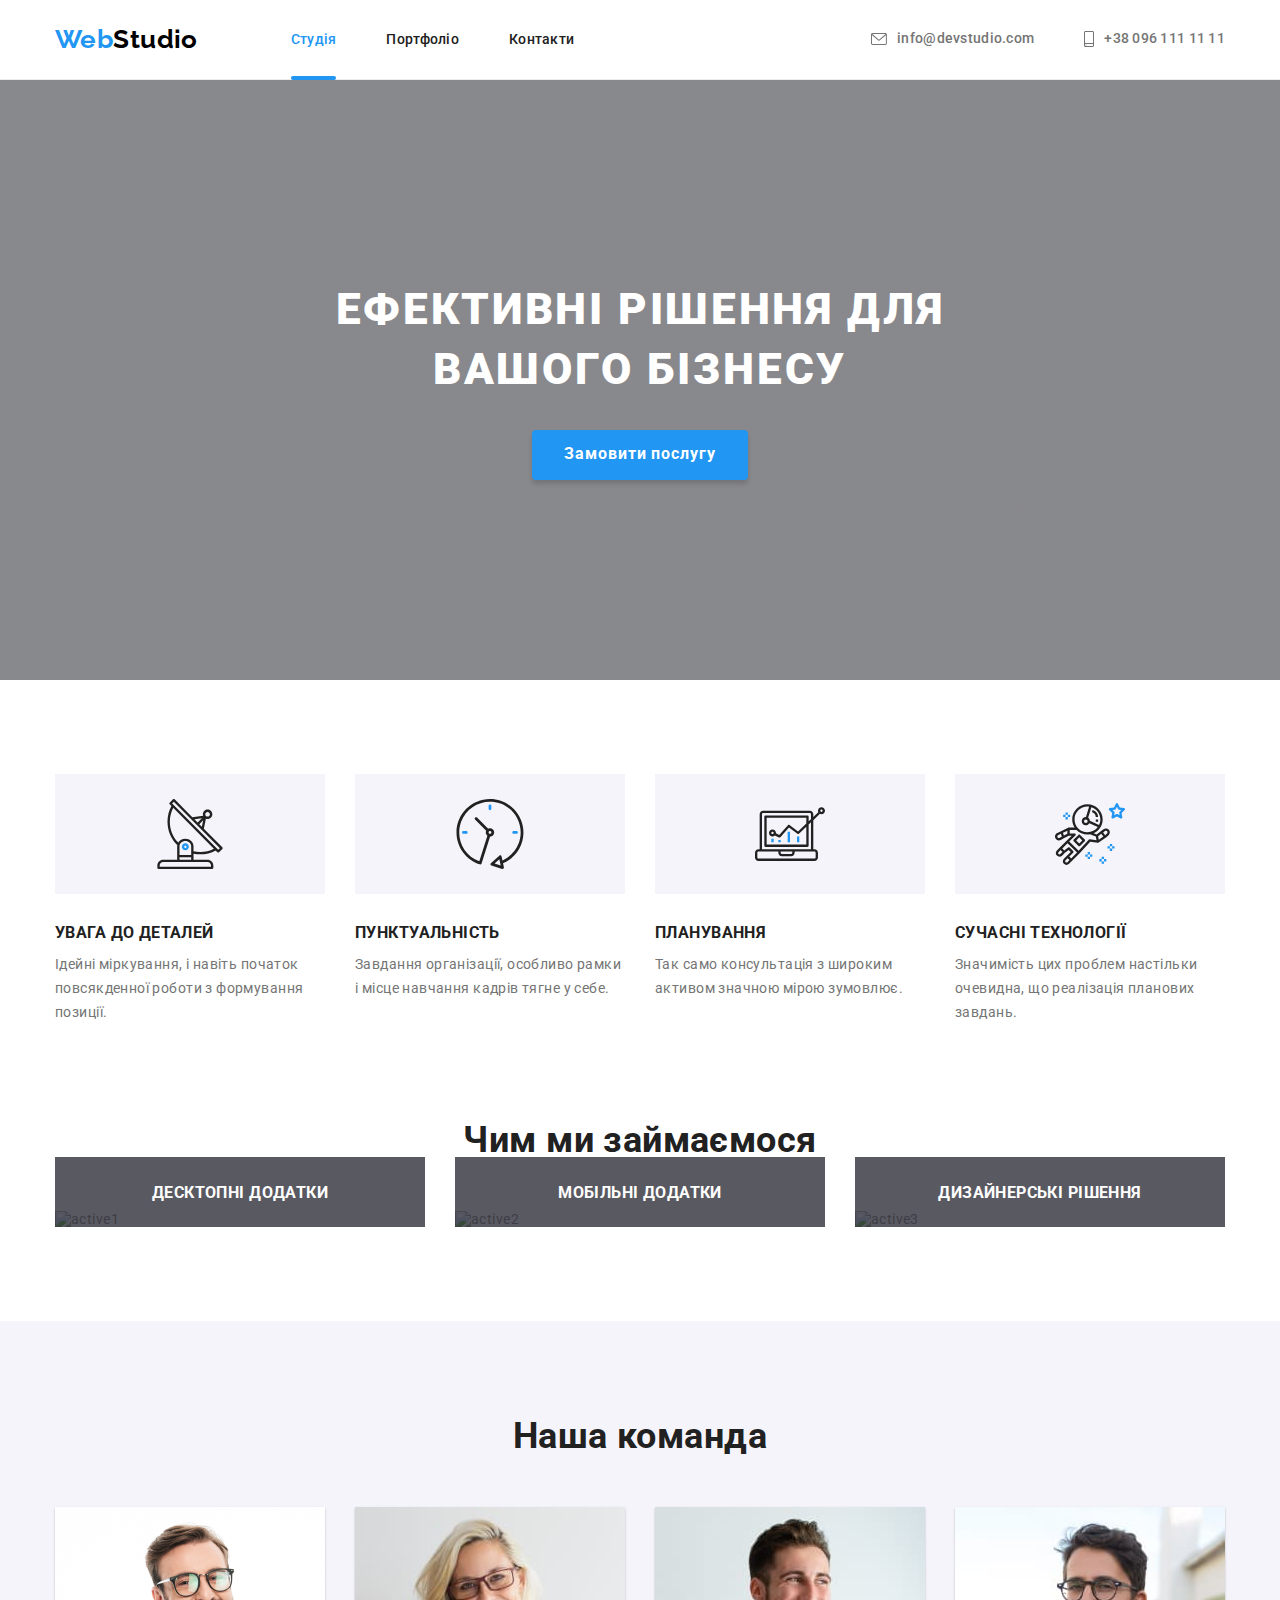
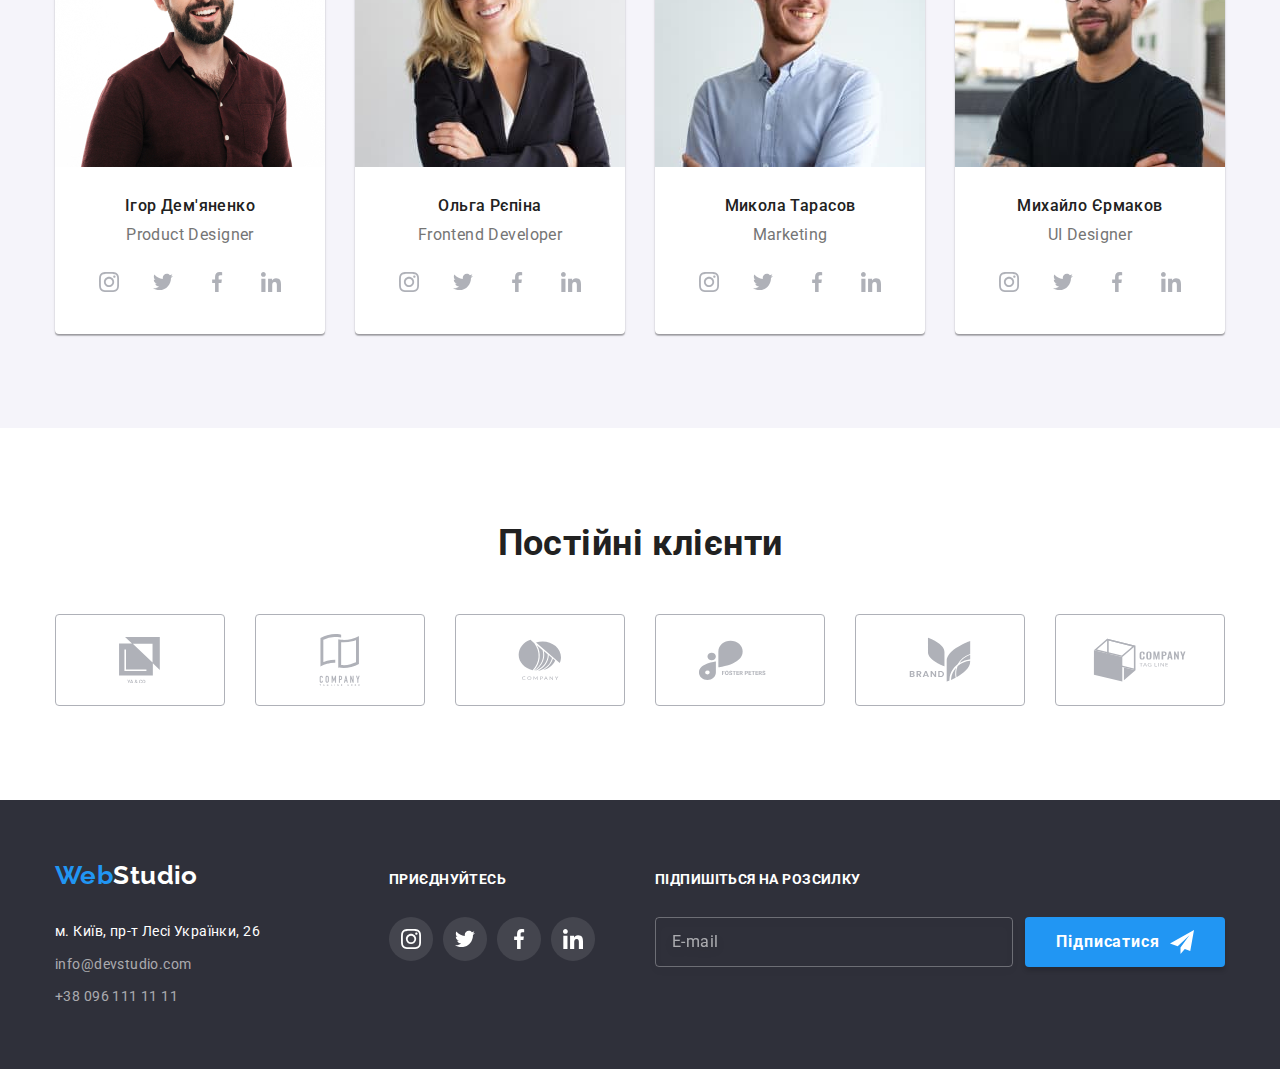
==== commit 37b37d62: "hx08 footer fixed" ====
--- a/index.html
+++ b/index.html
@@ -22,30 +22,93 @@
                     <li class="menu__item"><a class="link menu__link" href="./portfolio.html">Портфоліо</a></li>
                     <li class="menu__item"><a class="link menu__link" href="">Контакти</a></li>
                 </ul>
+
+                
             </nav>
             <!--Contacts-->
             <ul class="connect">
                 <li class="connect__item">
                     <a class="link connect__link" href="mailto:info@devstudio.com">
-                        <svg class="connect__icon" width="16" height="12">
-                            <use href="./images/icon.svg#icon-header-envelope">
-                        
-                            </use>
-                        </svg>
+                        <div class="connect__icon--mail">
+                            <svg class="connect__icon" width="14" height="10">
+                                <use href="./images/icon.svg#icon-header-envelope">
+                            
+                                </use>
+                            </svg>
+                        </div>
                         info@devstudio.com
                     </a>
                 </li>
                 <li class="connect__item">
                     <a class="link connect__link" href="tel:+380961111111">
-                        <svg class="connect__icon" width="10" height="16">
-                            <use href="./images/icon.svg#icon-header-smartphone">
+                        <div class="connect__icon--mobile">
+                            <svg class="connect__icon" width="10" height="14">
+                                <use href="./images/icon.svg#icon-header-smartphone">
+                            
+                                </use>
+                            </svg>
+                        </div>
                         
-                            </use>
-                        </svg>
                         +38 096 111 11 11
                     </a>
                 </li>
             </ul>
+
+            <button type="button" class="mob-menu__btn--open" data-popup-open>
+                <svg  width="24" height="16">
+                    <use href="./images/icon.svg#icon__menu--open"></use>
+                </svg>
+            </button>
+        </div>
+        <!-- pop-up menu -->
+        <div class="mob-modal is-hidden" data-popup>
+            <button type="button" class="mob-menu__btn--close" data-popup-close>
+                <svg width="24" height="16">
+                    <use href="./images/icon.svg#icon__menu--close"></use>
+                </svg>
+            </button>
+            <ul class="mob-menu__nav">
+                <li class="mob-menu__item"><a class="link mob-menu__link current" href="./index.html">Студія</a></li>
+                <li class="mob-menu__item"><a class="link mob-menu__link" href="./portfolio.html">Портфоліо</a></li>
+                <li class="mob-menu__item"><a class="link mob-menu__link" href="">Контакти</a></li>
+            </ul>
+            <div class="mob-bottom">
+                <ul class="mob-connect">
+                    <li class="mob-connect__item">
+                        <a class="link mob-connect__link--phone" href="tel:+380961111111">
+                            +38 096 111 11 11
+                        </a>
+                    </li>
+                    <li class="mob-connect__item">
+                        <a class="link mob-connect__link" href="mailto:info@devstudio.com">
+                            info@devstudio.com
+                        </a>
+                    </li>
+                </ul>
+                <ul class="mob-social">
+                    <li class="mob-social__item">
+                        <a href="" class="link mob-social__link">
+                            Instagram
+                        </a>
+                    </li>
+                    <li class="mob-social__item">
+                        <a href="" class="link mob-social__link">
+                            Twitter
+                        </a>
+                    </li>
+                    <li class="mob-social__item">
+                        <a href="" class="link mob-social__link">
+                            Facebook
+                        </a>
+                    </li>
+                    <li class="mob-social__item">
+                        <a href="" class="link mob-social__link">
+                            LinkedIn
+                        </a>
+                    </li>
+                </ul>
+            </div>
+            
         </div>
     </header>
         
@@ -111,15 +174,39 @@
                 <h2 class="section__title">Чим ми займаємося</h2>
                 <ul class="cardset">
                     <li class="activity__item">
-                        <img class="activity__image" src="./images/whatwedo1.jpg" alt="what we do 1" width="370">
+                        <picture>
+                            <source srcset="
+                                ./images/active/img1.png 1x,
+                                ./images/active/img1-2x.png 2x,
+                                " 
+                                media="(min-width:1200px)"
+                                />
+                            <img src="./images/active/img1.png" alt="active1"/>
+                        </picture>
                         <h3 class="activity__title">Десктопні додатки</h3>
                     </li>
                     <li class="activity__item">
-                        <img class="activity__image" src="./images/whatwedo2.jpg" alt="what we do 2" width="370">
+                        <picture>
+                            <source srcset="
+                                ./images/active/img2.png 1x,
+                                ./images/active/img2-2x.png 2x,
+                                " 
+                                media="(min-width:1200px)"
+                                />
+                            <img src="./images/active/img2.png" alt="active2"/>
+                        </picture>
                         <h3 class="activity__title">Мобільні додатки</h3>
                     </li>
                     <li class="activity__item">
-                        <img class="activity__image" src="./images/whatwedo3.jpg" alt="what we do 3" width="370">
+                        <picture>
+                            <source srcset="
+                                ./images/active/img3.png 1x,
+                                ./images/active/img3-2x.png 2x,
+                                " 
+                                media="(min-width:1200px)"
+                                />
+                            <img src="./images/active/img3.png" alt="active3"/>
+                        </picture>
                         <h3 class="activity__title">Дизайнерські рішення</h3>
                     </li>
                 </ul>
@@ -132,13 +219,31 @@
                 <h2 class="section__title">Наша команда</h2>
                 <ul class="cardset">
                     <li class="staff__item">
-                            <img srcset="./images/team/card1-270.jpg 270w,
-                                                        ./images/team/card1-540.jpg 540w,
-                                                        ./images/team/card1-810.jpg 810w"
-                                sizes="(min-width:1200px) 25vw, (min-width:768px) 50vw, 100vw" 
-                                src="./images/team/card1-270.jpg" alt="card1">
-                            
-                                <div class="staff__about">
+
+                            <!-- picture adaptive -->
+                        <picture>
+                            <source
+                            srcset="
+                            ./images/team/card1-dt.jpg 1x,
+                            ./images/team/card1-dt2x.jpg 2x,
+                            "
+                            media="(min-width:1200px)"
+                            />
+                            <source srcset="
+                            ./images/team/card1-tab.jpg 1x,
+                            ./images/team/card1-tab2x.jpg 2x,
+                            " media="(min-width:768px)" 
+                            />
+                            <source
+                            srcset="
+                            ./images/team/card1-mob.jpg 1x,
+                            ./images/team/card1-mob2x.jpg 2x,
+                            "
+                            media="(max-width:767px)"
+                            />
+                            <img src="./images/team/card1-dt.jpg" alt="card1"/>
+                        </picture>
+                        <div class="staff__about">
                             <h3 class="staff__name">Ігор Дем'яненко</h3>
                             <p class="staff__position">Product Designer</p>
                             <ul class="social">
@@ -174,14 +279,28 @@
                         </div>
                     </li>
                     <li class="staff__item">
-                            <img 
-                            srcset="./images/team/card2-270.jpg 270w,
-                            ./images/team/card2-540.jpg 540w,
-                            ./images/team/card2-810.jpg 810w"
-                            
-                            sizes="(min-width:1200px) 25vw, (min-width:768px) 50vw, 100vw"
-                            
-                            src="./images/team/card2-270.jpg" alt="card2">
+                        <picture>
+                            <source
+                            srcset="
+                                ./images/team/card2-dt.jpg 1x,
+                                ./images/team/card2-dt2x.jpg 2x,
+                            "
+                            media="(min-width:1200px)"
+                            />
+                            <source srcset="
+                                ./images/team/card2-tab.jpg 1x,
+                                ./images/team/card2-tab2x.jpg 2x,
+                            " media="(min-width:768px)" 
+                            />
+                            <source
+                            srcset="
+                                ./images/team/card2-mob.jpg 1x,
+                                ./images/team/card2-mob2x.jpg 2x,
+                            "
+                            media="(max-width:767px)"
+                            />
+                            <img src="./images/team/card2-dt.jpg" alt="card2"/>
+                        </picture>
 
                         <div class="staff__about">
                             <h3 class="staff__name">Ольга Рєпіна</h3>
@@ -220,12 +339,24 @@
                     </li>
                     <li class="staff__item">
                     
-                            <img srcset="./images/team/card3-270.jpg 270w,
-                                                    ./images/team/card3-540.jpg 540w,
-                                                     ./images/team/card3-810.jpg 810w"
-                                sizes="(min-width:1200px) 25vw, (min-width:768px) 50vw, 100vw" 
-                                src="./images/team/card3-270.jpg"
-                                alt="card3">
+                        <picture>
+                            <source srcset="
+                                ./images/team/card3-dt.jpg 1x,
+                                ./images/team/card3-dt2x.jpg 2x,
+                                " 
+                                media="(min-width:1200px)" />
+                            <source srcset="
+                                ./images/team/card3-tab.jpg 1x,
+                                ./images/team/card3-tab2x.jpg 2x,
+                                " 
+                                media="(min-width:768px)" />
+                            <source srcset="
+                                ./images/team/card3-mob.jpg 1x,
+                                ./images/team/card3-mob2x.jpg 2x,
+                                " 
+                                media="(max-width:767px)" />
+                            <img src="./images/team/card3-dt.jpg" alt="card3"/>
+                        </picture>
                         
                         <div class="staff__about">
                             <h3 class="staff__name">Микола Тарасов</h3>
@@ -264,11 +395,24 @@
                     </li>
                     <li class="staff__item">
                         
-                            <img srcset="./images/team/card4-270.jpg 270w,
-                                ./images/team/card4-540.jpg 540w,
-                                ./images/team/card4-810.jpg 810w"
-                                sizes="(min-width:1200px) 25vw, (min-width:768px) 50vw, 100vw" 
-                                src="./images/team/card4-270.jpg" alt="card3">
+                        <picture>
+                            <source srcset="
+                                ./images/team/card4-dt.jpg 1x,
+                                ./images/team/card4-dt2x.jpg 2x,
+                                " 
+                                media="(min-width:1200px)" />
+                            <source srcset="
+                                ./images/team/card4-tab.jpg 1x,
+                                ./images/team/card4-tab2x.jpg 2x,
+                                " 
+                                media="(min-width:768px)" />
+                            <source srcset="
+                                ./images/team/card4-mob.jpg 1x,
+                                ./images/team/card4-mob2x.jpg 2x,
+                                " 
+                                media="(max-width:767px)" />
+                            <img src="./images/team/card4-dt.jpg" alt="card4"/>
+                        </picture>
                         
                         <div class="staff__about">
                             <h3 class="staff__name">Михайло Єрмаков</h3>
@@ -361,8 +505,8 @@
     </main>
     <!--!!!!!!!!!!!!!!!!!!!!!!     FOOTER        !!!!!!!!!!!!!!!!!!!!!!!!!!!!!!!-->
     <footer class="footer section">
-        <div class="container">
-            <div class="footer__content">
+        <div class="container footer__container">
+            <div class="footer__block--double">
                 <div class="footer__block">
                     <a class="logo footer__logo" href="./index.html"><span class="accent">Web</span>Studio</a>
                     <address>
@@ -371,13 +515,14 @@
                                     target="_blank" rel="noopener noreferrer">м. Київ, пр-т Лесі Українки, 26</a></li>
                             <li class="address__item"><a class="footer__link address__connect"
                                     href="mailto:info@devstudio.com">info@devstudio.com</a></li>
-                            <li class="address__item"><a class="footer__link address__connect" href="tel:+380961111111">+38 096 111 11 11</a>
+                            <li class="address__item"><a class="footer__link address__connect" href="tel:+380961111111">+38 096 111 11
+                                    11</a>
                             </li>
                         </ul>
                     </address>
                 </div>
-
-<!-- FOOTER SOCIAL LINKS -->
+                
+                <!-- FOOTER SOCIAL LINKS -->
                 
                 <div class="footer__block">
                     <h3 class="footer__title">Приєднуйтесь</h3>
@@ -412,24 +557,23 @@
                         </li>
                     </ul>
                 </div>
-
-                <!--  EMAIL FORM  -->
-
-                <div class="footer__block">
-                    <h3 class="footer__title">Підпишіться на розсилку</h3>
-                    <form class="subscribe-form" autocomplete="off">
-                        <div class="subscribe-form__wrap">
-                            <label for="enter-mail" class="subscribe-form__label"></label>
-                            <input class="subscribe-form__email" type="email" name="email" id="enter-mail" placeholder="E-mail">
-                            <button class="button subscribe-form__button" type="submit" id="submit-enter-mail">Підписатися
-                                <svg class="subscribe-form__icon" width="24" height="24">
-                                    <use href="./images/icon.svg#icon-send"></use>
-                                </svg>
-                            </button>
-                        </div>
-                    </form>
-                </div>
-
+            </div>
+            
+            <!--  EMAIL FORM  -->
+            
+            <div class="footer__block">
+                <h3 class="footer__title">Підпишіться на розсилку</h3>
+                <form class="subscribe-form" autocomplete="off">
+                    <div class="subscribe-form__wrap">
+                        <label for="enter-mail" class="subscribe-form__label"></label>
+                        <input class="subscribe-form__email" type="email" name="email" id="enter-mail" placeholder="E-mail">
+                        <button class="button subscribe-form__button" type="submit" id="submit-enter-mail">Підписатися
+                            <svg class="subscribe-form__icon" width="24" height="24">
+                                <use href="./images/icon.svg#icon-send"></use>
+                            </svg>
+                        </button>
+                    </div>
+                </form>
             </div>
         </div>
     </footer>
@@ -490,5 +634,6 @@
         </div>
     </div>
     <script src="./js/modal.js"></script>
+    <script src="./js/popup.js"></script>
 </body>
 </html>
--- a/css/main.min.css
+++ b/css/main.min.css
@@ -1 +1 @@
-.visually-hidden{position:absolute;white-space:nowrap;width:1px;height:1px;overflow:hidden;border:0;padding:0;clip:rect(0 0 0 0);-webkit-clip-path:inset(50%);clip-path:inset(50%);margin:-1px}/*! modern-normalize v1.1.0 | MIT License | https://github.com/sindresorhus/modern-normalize */*,::before,::after{-webkit-box-sizing:border-box;box-sizing:border-box}html{line-height:1.15;-webkit-text-size-adjust:100%;-moz-tab-size:4;-o-tab-size:4;tab-size:4}body{margin:0;font-family:system-ui,-apple-system,"Segoe UI",Roboto,Helvetica,Arial,sans-serif,"Apple Color Emoji","Segoe UI Emoji"}hr{height:0;color:inherit}abbr[title]{-webkit-text-decoration:underline dotted;text-decoration:underline dotted}b,strong{font-weight:bolder}code,kbd,samp,pre{font-family:ui-monospace,SFMono-Regular,Consolas,"Liberation Mono",Menlo,monospace;font-size:1em}small{font-size:80%}sub,sup{font-size:75%;line-height:0;position:relative;vertical-align:baseline}sub{bottom:-0.25em}sup{top:-0.5em}table{text-indent:0;border-color:inherit}button,input,optgroup,select,textarea{font-family:inherit;font-size:100%;line-height:1.15;margin:0}button,select{text-transform:none}button,[type=button],[type=reset],[type=submit]{-webkit-appearance:button}::-moz-focus-inner{border-style:none;padding:0}:-moz-focusring{outline:1px dotted ButtonText}:-moz-ui-invalid{box-shadow:none}legend{padding:0}progress{vertical-align:baseline}::-webkit-inner-spin-button,::-webkit-outer-spin-button{height:auto}[type=search]{-webkit-appearance:textfield;outline-offset:-2px}::-webkit-search-decoration{-webkit-appearance:none}::-webkit-file-upload-button{-webkit-appearance:button;font:inherit}summary{display:list-item}/*!!!!!!!!!!!!!!!!!!!!!! RESET CSS !!!!!!!!!!!!!!!!!!!!!!*/P,h1,h2,h3,h4,h5,h6{margin:0}ul,ol{margin:0;padding-left:0;list-style:none}address{font-style:normal}button{cursor:pointer}a{color:currentColor;text-decoration:none}img{display:block;margin:0;max-width:100%;height:auto;width:100%}/*!!!!!!!!!!!!!!!!! body style !!!!!!!!!!!!!!!!!!!!!!!!!!!*/.container{padding-left:15px;padding-right:15px;margin:0 auto;width:100%}@media screen and (min-width: 450px){.container{width:480px}}@media screen and (min-width: 768px){.container{width:768px}}@media screen and (min-width: 1200px){.container{width:1200px}}.cardset{display:block}@media screen and (min-width: 768px){.cardset{display:-webkit-box;display:-ms-flexbox;display:flex;-ms-flex-wrap:wrap;flex-wrap:wrap;gap:30px}}.accent{color:#2196f3}.current{color:#2196f3}body{background-color:#fff;font-family:"Roboto",sans-serif;color:#757575;font-size:14px;letter-spacing:.03em}.button{font-weight:700;font-size:16px;line-height:1.9;letter-spacing:.06em;color:#fff;background-color:#2196f3;display:block;margin:0 auto;height:50px;border-radius:4px;border-style:none;-webkit-box-shadow:0px 4px 4px rgba(0,0,0,.15);box-shadow:0px 4px 4px rgba(0,0,0,.15);-webkit-transition:color 250ms cubic-bezier(0.4, 0, 0.2, 1),background-color 250ms cubic-bezier(0.4, 0, 0.2, 1);transition:color 250ms cubic-bezier(0.4, 0, 0.2, 1),background-color 250ms cubic-bezier(0.4, 0, 0.2, 1)}.filter__button{font-weight:500;font-size:16px;line-height:1.62;color:#212121;background-color:#f5f4fa;border-style:none;border-radius:4px;min-width:73px;padding:6px 22px;-webkit-transition:background-color 250ms cubic-bezier(0.4, 0, 0.2, 1),color 250ms cubic-bezier(0.4, 0, 0.2, 1),-webkit-box-shadow 250ms cubic-bezier(0.4, 0, 0.2, 1);transition:background-color 250ms cubic-bezier(0.4, 0, 0.2, 1),color 250ms cubic-bezier(0.4, 0, 0.2, 1),-webkit-box-shadow 250ms cubic-bezier(0.4, 0, 0.2, 1);transition:background-color 250ms cubic-bezier(0.4, 0, 0.2, 1),color 250ms cubic-bezier(0.4, 0, 0.2, 1),box-shadow 250ms cubic-bezier(0.4, 0, 0.2, 1);transition:background-color 250ms cubic-bezier(0.4, 0, 0.2, 1),color 250ms cubic-bezier(0.4, 0, 0.2, 1),box-shadow 250ms cubic-bezier(0.4, 0, 0.2, 1),-webkit-box-shadow 250ms cubic-bezier(0.4, 0, 0.2, 1)}.filter__button:hover,.filter__button:focus{background-color:#2196f3;color:#fff;-webkit-box-shadow:0px 3px 1px rgba(0,0,0,.1),0px 1px 2px rgba(0,0,0,.08),0px 2px 2px rgba(0,0,0,.12);box-shadow:0px 3px 1px rgba(0,0,0,.1),0px 1px 2px rgba(0,0,0,.08),0px 2px 2px rgba(0,0,0,.12)}.close__button{position:absolute;top:8px;right:8px;width:30px;height:30px;background:#fff;border-radius:50%;border:1px solid rgba(0,0,0,.1);display:-webkit-box;display:-ms-flexbox;display:flex;-webkit-box-align:center;-ms-flex-align:center;align-items:center;-webkit-box-pack:center;-ms-flex-pack:center;justify-content:center}.close__icon{fill:#000;-webkit-transition:fill 250ms cubic-bezier(0.4, 0, 0.2, 1);transition:fill 250ms cubic-bezier(0.4, 0, 0.2, 1)}.close__button:hover .close__icon,.close__button:focus .close__icon{fill:#2196f3}.form__submit{width:200px;-webkit-transition:background-color 250ms cubic-bezier(0.4, 0, 0.2, 1);transition:background-color 250ms cubic-bezier(0.4, 0, 0.2, 1)}.form__submit:hover,.form__submit:focus{background-color:#188ce8}.social{display:-webkit-box;display:-ms-flexbox;display:flex;-webkit-box-pack:center;-ms-flex-pack:center;justify-content:center;gap:10px}.social__item{width:44px;height:44px}.social__link{border-radius:50%;background-color:#fff;width:100%;height:100%;display:-webkit-box;display:-ms-flexbox;display:flex;gap:10px;-webkit-box-align:center;-ms-flex-align:center;align-items:center;-webkit-box-pack:center;-ms-flex-pack:center;justify-content:center;-webkit-transition:background-color 250ms cubic-bezier(0.4, 0, 0.2, 1);transition:background-color 250ms cubic-bezier(0.4, 0, 0.2, 1)}.social__link--dark{background-color:rgba(255,255,255,.1)}.social__link:hover,.social__link:focus{background-color:#2196f3}.social__icon{fill:#afb1b8;-webkit-transition:fill 250ms cubic-bezier(0.4, 0, 0.2, 1);transition:fill 250ms cubic-bezier(0.4, 0, 0.2, 1)}.social__icon--light{fill:#fff}.social__link:hover .social__icon,.social__link:focus .social__icon{fill:#fff}.section{padding:94px 0}.section__title{font-size:36px;line-height:1.17;text-align:center;color:#212121;margin-bottom:50px}.address{display:-webkit-box;display:-ms-flexbox;display:flex;-webkit-box-orient:vertical;-webkit-box-direction:normal;-ms-flex-direction:column;flex-direction:column;gap:9px}.address__connect{color:rgba(255,255,255,.6)}.address__map{color:#fff}.connect{display:none}@media screen and (min-width: 760px){.connect{display:-webkit-box;display:-ms-flexbox;display:flex;-webkit-box-orient:vertical;-webkit-box-direction:normal;-ms-flex-direction:column;flex-direction:column;gap:10px;-webkit-box-align:start;-ms-flex-align:start;align-items:flex-start}}@media screen and (min-width: 1200px){.connect{-webkit-box-orient:horizontal;-webkit-box-direction:normal;-ms-flex-direction:row;flex-direction:row;gap:50px;-webkit-box-align:center;-ms-flex-align:center;align-items:center}}.connect__link{color:#757575;font-size:12px}.connect__link:hover,.connect__link:focus{color:#2196f3}@media screen and (min-width: 760px){.connect__link{display:-webkit-box;display:-ms-flexbox;display:flex;gap:8px;-webkit-box-align:center;-ms-flex-align:center;align-items:center}}@media screen and (min-width: 1200px){.connect__link{gap:10px;font-size:14px}}.connect__icon{fill:#757575;-webkit-transition:fill 250ms cubic-bezier(0.4, 0, 0.2, 1);transition:fill 250ms cubic-bezier(0.4, 0, 0.2, 1)}.connect__link:hover .connect__icon,.connect__link:focus .connect__icon{fill:#2196f3}.logo{font-family:"Raleway",sans-serif;font-weight:700;color:#000;font-size:24px;line-height:1.16px}@media screen and (min-width: 1200px){.logo{font-size:26px;line-height:1.19}}.menu{display:none}@media screen and (min-width: 760px){.menu{display:-webkit-box;display:-ms-flexbox;display:flex;gap:50px;-webkit-box-align:center;-ms-flex-align:center;align-items:center}}.menu__item{position:relative}.menu__link{color:#212121}.menu__link:hover,.menu__link:focus{color:#2196f3}.menu__link.current{color:#2196f3}.menu__link.current::after{content:"";position:absolute;left:0;top:46px;display:inline-block;width:100%;height:4px;border-radius:2px;background-color:#2196f3}@media screen and (min-width: 1200px){.menu__link.current::after{top:45px}}.backdrop{position:fixed;top:0;left:0;width:100%;height:100%;background-color:rgba(0,0,0,.2);opacity:1;-webkit-transition:opacity var(--common-transition),visibility var(--common-transition);transition:opacity var(--common-transition),visibility var(--common-transition)}.is-hidden{opacity:0;visibility:hidden;pointer-events:none}.modal{position:absolute;top:50%;left:50%;width:100%;height:609px;background-color:#fff;-webkit-box-shadow:0px 1px 3px rgba(0,0,0,.12),0px 1px 1px rgba(0,0,0,.14),0px 2px 1px rgba(0,0,0,.2);box-shadow:0px 1px 3px rgba(0,0,0,.12),0px 1px 1px rgba(0,0,0,.14),0px 2px 1px rgba(0,0,0,.2);border-radius:4px;-webkit-transform:translate(-50%, -50%) scaleY(1);transform:translate(-50%, -50%) scaleY(1);-webkit-transition:-webkit-transform 250ms cubic-bezier(0.4, 0, 0.2, 1) 250ms;transition:-webkit-transform 250ms cubic-bezier(0.4, 0, 0.2, 1) 250ms;transition:transform 250ms cubic-bezier(0.4, 0, 0.2, 1) 250ms;transition:transform 250ms cubic-bezier(0.4, 0, 0.2, 1) 250ms, -webkit-transform 250ms cubic-bezier(0.4, 0, 0.2, 1) 250ms}.backdrop.is-hidden .modal{-webkit-transform:translate(-50%, -50%) scaleY(0);transform:translate(-50%, -50%) scaleY(0)}@media screen and (min-width: 450px){.modal{width:450px}}@media screen and (min-width: 1200px){.modal{width:528px;height:581px}}.form__title{font-size:20px;line-height:1.15;text-align:center;letter-spacing:.03em;color:#212121;margin-bottom:12px}.form{position:relative;top:0;left:0;width:100%;height:100%;padding:40px}.form__item{position:relative;display:-webkit-box;display:-ms-flexbox;display:flex;-webkit-box-orient:vertical;-webkit-box-direction:normal;-ms-flex-direction:column;flex-direction:column;gap:4px;-webkit-box-pack:baseline;-ms-flex-pack:baseline;justify-content:baseline;margin-bottom:10px}.form__label{font-size:12px;line-height:1.16;letter-spacing:.01em;color:#757575}.form__input{width:100%;height:40px;padding-left:42px;border:1px solid rgba(33,33,33,.2);border-radius:4px;-webkit-transition:border 250ms cubic-bezier(0.4, 0, 0.2, 1);transition:border 250ms cubic-bezier(0.4, 0, 0.2, 1)}.form__input:focus{border:1px solid #2196f3}.form__input:focus-within{border:1px solid #2196f3;outline:none}.form__textarea{padding:12px 16px;width:100%;height:120px;border:1px solid rgba(33,33,33,.2);border-radius:4px;-webkit-transition:border 250ms cubic-bezier(0.4, 0, 0.2, 1);transition:border 250ms cubic-bezier(0.4, 0, 0.2, 1);resize:none}.form__textarea::-webkit-input-placeholder{font-size:12px;line-height:1.16;letter-spacing:.01em;color:rgba(117,117,117,.5)}.form__textarea::-moz-placeholder{font-size:12px;line-height:1.16;letter-spacing:.01em;color:rgba(117,117,117,.5)}.form__textarea:-ms-input-placeholder{font-size:12px;line-height:1.16;letter-spacing:.01em;color:rgba(117,117,117,.5)}.form__textarea::-ms-input-placeholder{font-size:12px;line-height:1.16;letter-spacing:.01em;color:rgba(117,117,117,.5)}.form__textarea::placeholder{font-size:12px;line-height:1.16;letter-spacing:.01em;color:rgba(117,117,117,.5)}.form__textarea:focus{border:1px solid #2196f3}.form__textarea:focus-within{border:1px solid #2196f3;outline:none}.input-icon{position:absolute;left:12px;bottom:11px;fill:#212121;-webkit-transition:fill 250ms cubic-bezier(0.4, 0, 0.2, 1);transition:fill 250ms cubic-bezier(0.4, 0, 0.2, 1)}.form__input:hover+.input-icon,.form__input:focus+.input-icon{fill:#2196f3}.form__input:focus-within+.input-icon{fill:#2196f3}.form__validation{display:-webkit-box;display:-ms-flexbox;display:flex;-webkit-box-align:center;-ms-flex-align:center;align-items:center;-webkit-box-pack:center;-ms-flex-pack:center;justify-content:center;margin-bottom:30px}.form__comment{margin-bottom:20px}.form__link{-webkit-text-decoration-line:underline;text-decoration-line:underline;color:#2196f3}.validation__input{-webkit-appearance:none;-moz-appearance:none;appearance:none;position:absolute;line-height:1.16}@media screen and (max-width: 1200px){.validation__input{font-size:12px}}@media screen and (min-width: 1200px){.validation__input{line-height:1.7}}.validation{display:-webkit-box;display:-ms-flexbox;display:flex;-webkit-box-align:center;-ms-flex-align:center;align-items:center;gap:7px;width:425px;height:24px;padding:auto 0;line-height:1.7}.validation__icon{display:inline-block;width:16px;height:16px;border:2px solid #212121;border-radius:2px;-webkit-transition:background-color 250ms cubic-bezier(0.4, 0, 0.2, 1),background-image 250ms cubic-bezier(0.4, 0, 0.2, 1),border 250ms cubic-bezier(0.4, 0, 0.2, 1);transition:background-color 250ms cubic-bezier(0.4, 0, 0.2, 1),background-image 250ms cubic-bezier(0.4, 0, 0.2, 1),border 250ms cubic-bezier(0.4, 0, 0.2, 1)}.validation__input:checked+.validation__icon{background-color:#2196f3;background-image:url(../images/icon-check.svg);border:none;background-size:contain;background-position:center;background-repeat:no-repeat}.link{font-weight:500;line-height:1.14;letter-spacing:.02em;-webkit-transition:color 250ms cubic-bezier(0.4, 0, 0.2, 1);transition:color 250ms cubic-bezier(0.4, 0, 0.2, 1)}.subscribe-form__wrap{display:-webkit-box;display:-ms-flexbox;display:flex;-webkit-box-orient:vertical;-webkit-box-direction:normal;-ms-flex-direction:column;flex-direction:column;gap:12px;-webkit-box-align:center;-ms-flex-align:center;align-items:center}.subscribe-form__label{position:absolute}.subscribe-form__email{width:358px;height:50px;background-color:rgba(0,0,0,0);font-size:16px;line-height:1.25;letter-spacing:.03em;color:#fff;border:1px solid rgba(255,255,255,.3);-webkit-filter:drop-shadow(0px 4px 4px rgba(0, 0, 0, 0.15));filter:drop-shadow(0px 4px 4px rgba(0, 0, 0, 0.15));border-radius:4px;padding-left:16px}.subscribe-form__email::-webkit-input-placeholder{color:rgba(255,255,255,.6)}.subscribe-form__email::-moz-placeholder{color:rgba(255,255,255,.6)}.subscribe-form__email:-ms-input-placeholder{color:rgba(255,255,255,.6)}.subscribe-form__email::-ms-input-placeholder{color:rgba(255,255,255,.6)}.subscribe-form__email::placeholder{color:rgba(255,255,255,.6)}.subscribe-form__email:focus-within{outline:none}.subscribe-form__button{width:200px;height:50px;display:-webkit-box;display:-ms-flexbox;display:flex;gap:10px;-webkit-box-align:center;-ms-flex-align:center;align-items:center;-webkit-box-pack:center;-ms-flex-pack:center;justify-content:center;line-height:1.87}.navigation{display:-webkit-box;display:-ms-flexbox;display:flex;-webkit-box-align:center;-ms-flex-align:center;align-items:center;height:28px}@media screen and (min-width: 768px){.navigation{gap:87px}}@media screen and (min-width: 1200px){.navigation{gap:93px;height:31px}}.header{border-bottom:1px solid #ececec;padding:16px 0}@media screen and (min-width: 760px){.header{padding:21px 0}}@media screen and (min-width: 1200px){.header{padding:24px 0}}.header__container{display:-webkit-box;display:-ms-flexbox;display:flex;-webkit-box-pack:justify;-ms-flex-pack:justify;justify-content:space-between;-webkit-box-align:center;-ms-flex-align:center;align-items:center}.hero{padding:118px 0;margin:0 auto;height:400px;background-repeat:no-repeat;background-color:#c4c4c4;background-image:-webkit-gradient(linear, left top, left bottom, from(rgba(47, 48, 58, 0.4)), to(rgba(47, 48, 58, 0.4))),url(../images/hero-bg.jpg);background-image:linear-gradient(rgba(47, 48, 58, 0.4), rgba(47, 48, 58, 0.4)),url(../images/hero-bg.jpg);background-size:cover;background-position:center;max-width:480px}@media screen and (min-width: 768px){.hero{max-width:768px}}@media screen and (min-width: 1200px){.hero{padding:200px 0;max-width:1600px;height:600px}}.hero__title{font-weight:900;font-size:26px;line-height:1.6;text-align:center;letter-spacing:.06em;text-transform:uppercase;color:#fff;margin-bottom:30px;margin-left:auto;margin-right:auto;max-width:360px}@media screen and (min-width: 1200px){.hero__title{font-size:44px;line-height:1.36;max-width:696px}}.hero__button{width:200px}.hero__button:hover,.hero__button:focus{color:#2196f3;background-color:#fff}@media screen and (min-width: 1200px){.hero__button{width:216px}}.features__item{max-width:450px}@media screen and (min-width: 760px){.features__item{max-width:354px;width:calc((100% - 30px)/2)}}@media screen and (min-width: 1200px){.features__item{max-width:270px;width:calc((100% - 90px)/4)}}.features__title{line-height:1.15;text-transform:uppercase;color:#212121;margin-bottom:10px}.features__text{line-height:1.71}.features__frame{min-height:120px;width:100%;display:-webkit-box;display:-ms-flexbox;display:flex;-webkit-box-align:center;-ms-flex-align:center;align-items:center;-webkit-box-pack:center;-ms-flex-pack:center;justify-content:center;margin-bottom:30px;background-color:#f5f4fa}.activity{padding-top:0}@media screen and (max-width: 1200px){.activity{display:none}}.activity__item{position:relative;width:calc((100% - 60px)/3);max-width:370px}.activity__title{position:absolute;left:0;bottom:0;width:100%;height:70px;padding:27px 0;background-color:rgba(47,48,58,.8);color:#fff;font-weight:700;line-height:1.14;text-align:center;text-transform:uppercase}.staff{background-color:#f5f4fa}.staff__item{background:#fff;-webkit-box-shadow:0px 1px 3px rgba(0,0,0,.12),0px 1px 1px rgba(0,0,0,.14),0px 2px 1px rgba(0,0,0,.2);box-shadow:0px 1px 3px rgba(0,0,0,.12),0px 1px 1px rgba(0,0,0,.14),0px 2px 1px rgba(0,0,0,.2);border-radius:0px 0px 4px 4px;max-width:450px}@media screen and (min-width: 768px){.staff__item{max-width:354px;-ms-flex-preferred-size:calc((100% - 30px)/2);flex-basis:calc((100% - 30px)/2)}}@media screen and (min-width: 1200px){.staff__item{max-width:270px;-ms-flex-preferred-size:calc((100% - 90px)/4);flex-basis:calc((100% - 90px)/4)}}.staff__about{text-align:center;padding-top:30px;padding-bottom:30px}.staff__name{font-weight:500;font-size:16px;line-height:1.11;color:#212121;margin-bottom:10px}.staff__position{font-size:16px;line-height:1.19;display:block;margin-bottom:16px}.client__cardset{display:-webkit-box;display:-ms-flexbox;display:flex;gap:30px;-ms-flex-wrap:wrap;flex-wrap:wrap}.client__item{height:92px;max-width:210px;-ms-flex-preferred-size:calc((100% - 30px)/2);flex-basis:calc((100% - 30px)/2)}@media screen and (min-width: 768px){.client__item{max-width:226px;-ms-flex-preferred-size:calc((100% - 60px)/3);flex-basis:calc((100% - 60px)/3)}}@media screen and (min-width: 1200px){.client__item{max-width:170px;-ms-flex-preferred-size:calc((100% - 150px)/6);flex-basis:calc((100% - 150px)/6)}}.client__link{width:100%;height:100%;background-color:#fff;border:1px solid #afb1b8;border-radius:4px;display:-webkit-box;display:-ms-flexbox;display:flex;-webkit-box-align:center;-ms-flex-align:center;align-items:center;-webkit-box-pack:center;-ms-flex-pack:center;justify-content:center;-webkit-transition:border-color 250ms cubic-bezier(0.4, 0, 0.2, 1);transition:border-color 250ms cubic-bezier(0.4, 0, 0.2, 1)}.client__link:hover,.client__link:focus{border-color:#2196f3}.client__icon{fill:#afb1b8;-webkit-transition:fill 250ms cubic-bezier(0.4, 0, 0.2, 1);transition:fill 250ms cubic-bezier(0.4, 0, 0.2, 1)}.client__link:hover .client__icon,.client__link:focus .client__icon{fill:#2196f3}.footer{background-color:#2f303a;padding-top:60px;padding-bottom:60px}.footer__content{display:-webkit-box;display:-ms-flexbox;display:flex;width:100%;-webkit-box-orient:vertical;-webkit-box-direction:normal;-ms-flex-direction:column;flex-direction:column;-webkit-box-align:center;-ms-flex-align:center;align-items:center;gap:60px}@media screen and (max-width: 767px){.footer__content{-webkit-box-orient:vertical;-webkit-box-direction:normal;-ms-flex-direction:column;flex-direction:column}}@media screen and (min-width: 768px){.footer__content{-ms-flex-wrap:wrap;flex-wrap:wrap;-ms-flex-pack:distribute;justify-content:space-around}}@media screen and (min-width: 1200px){.footer__content{-webkit-box-orient:horizontal;-webkit-box-direction:normal;-ms-flex-direction:row;flex-direction:row;-webkit-box-pack:justify;-ms-flex-pack:justify;justify-content:space-between;-webkit-box-align:baseline;-ms-flex-align:baseline;align-items:baseline}}.footer__block{display:-webkit-box;display:-ms-flexbox;display:flex;-webkit-box-orient:vertical;-webkit-box-direction:normal;-ms-flex-direction:column;flex-direction:column;-webkit-box-align:center;-ms-flex-align:center;align-items:center;gap:9px}.footer__logo{color:#fff;display:block;margin-bottom:20px}.footer__title{font-size:14px;line-height:1.14;letter-spacing:.03em;text-transform:uppercase;color:#fff;margin-bottom:20px}.footer__link{line-height:1.7;display:-webkit-box;display:-ms-flexbox;display:flex;-webkit-box-orient:vertical;-webkit-box-direction:normal;-ms-flex-direction:column;flex-direction:column;-webkit-box-align:center;-ms-flex-align:center;align-items:center;-webkit-transition:color 250ms cubic-bezier(0.4, 0, 0.2, 1);transition:color 250ms cubic-bezier(0.4, 0, 0.2, 1)}.footer__link:hover,.footer__link:focus{color:#2196f3}/*!!!--------PORTFOLIO------------!!!*/.filter{margin-bottom:50px;display:-webkit-box;display:-ms-flexbox;display:flex;-ms-flex-wrap:wrap;flex-wrap:wrap;-webkit-box-pack:center;-ms-flex-pack:center;justify-content:center;gap:9px}.portfolio__cardset{-ms-flex-wrap:wrap;flex-wrap:wrap}.card{position:relative;width:100%;background:#fff;border:1px solid #eee}@media screen and (min-width: 768px){.card{max-width:354px;-ms-flex-preferred-size:calc((100% - 30px)/2);flex-basis:calc((100% - 30px)/2)}}@media screen and (min-width: 1200px){.card{max-width:370px;-ms-flex-preferred-size:calc((100% - 60px)/3);flex-basis:calc((100% - 60px)/3)}}.card__link{display:block;width:100%;height:100%;-webkit-transition:-webkit-box-shadow 250ms cubic-bezier(0.4, 0, 0.2, 1);transition:-webkit-box-shadow 250ms cubic-bezier(0.4, 0, 0.2, 1);transition:box-shadow 250ms cubic-bezier(0.4, 0, 0.2, 1);transition:box-shadow 250ms cubic-bezier(0.4, 0, 0.2, 1), -webkit-box-shadow 250ms cubic-bezier(0.4, 0, 0.2, 1)}.card__link:hover,.card__link:focus{-webkit-box-shadow:0px 1px 1px rgba(0,0,0,.12),0px 4px 4px rgba(0,0,0,.06),1px 4px 6px rgba(0,0,0,.16);box-shadow:0px 1px 1px rgba(0,0,0,.12),0px 4px 4px rgba(0,0,0,.06),1px 4px 6px rgba(0,0,0,.16)}.card__title{font-weight:700;font-size:18px;line-height:2;letter-spacing:.06em;color:#212121;margin-bottom:4px}.card__content{padding:20px 24px}.card__text{font-size:16px;line-height:1.87;color:#757575}.card__overlay{position:absolute;top:0;left:0;width:100%;height:294px;padding:64px 24px;background-color:rgba(33,150,243,.9);-webkit-transform:scaleY(0);transform:scaleY(0);-webkit-transform-origin:bottom;transform-origin:bottom;-webkit-transition:-webkit-transform 250ms cubic-bezier(0.4, 0, 0.2, 1) 500ms;transition:-webkit-transform 250ms cubic-bezier(0.4, 0, 0.2, 1) 500ms;transition:transform 250ms cubic-bezier(0.4, 0, 0.2, 1) 500ms;transition:transform 250ms cubic-bezier(0.4, 0, 0.2, 1) 500ms, -webkit-transform 250ms cubic-bezier(0.4, 0, 0.2, 1) 500ms}.card__link:hover .card__overlay,.card__link:focus .card__overlay{-webkit-transform:scaleY(1);transform:scaleY(1)}.card__overlay-text{font-size:18px;line-height:1.56;color:#fff}/*# sourceMappingURL=main.min.css.map */+.visually-hidden{position:absolute;white-space:nowrap;width:1px;height:1px;overflow:hidden;border:0;padding:0;clip:rect(0 0 0 0);-webkit-clip-path:inset(50%);clip-path:inset(50%);margin:-1px}/*! modern-normalize v1.1.0 | MIT License | https://github.com/sindresorhus/modern-normalize */*,::before,::after{-webkit-box-sizing:border-box;box-sizing:border-box}html{line-height:1.15;-webkit-text-size-adjust:100%;-moz-tab-size:4;-o-tab-size:4;tab-size:4}body{margin:0;font-family:system-ui,-apple-system,"Segoe UI",Roboto,Helvetica,Arial,sans-serif,"Apple Color Emoji","Segoe UI Emoji"}hr{height:0;color:inherit}abbr[title]{-webkit-text-decoration:underline dotted;text-decoration:underline dotted}b,strong{font-weight:bolder}code,kbd,samp,pre{font-family:ui-monospace,SFMono-Regular,Consolas,"Liberation Mono",Menlo,monospace;font-size:1em}small{font-size:80%}sub,sup{font-size:75%;line-height:0;position:relative;vertical-align:baseline}sub{bottom:-0.25em}sup{top:-0.5em}table{text-indent:0;border-color:inherit}button,input,optgroup,select,textarea{font-family:inherit;font-size:100%;line-height:1.15;margin:0}button,select{text-transform:none}button,[type=button],[type=reset],[type=submit]{-webkit-appearance:button}::-moz-focus-inner{border-style:none;padding:0}:-moz-focusring{outline:1px dotted ButtonText}:-moz-ui-invalid{box-shadow:none}legend{padding:0}progress{vertical-align:baseline}::-webkit-inner-spin-button,::-webkit-outer-spin-button{height:auto}[type=search]{-webkit-appearance:textfield;outline-offset:-2px}::-webkit-search-decoration{-webkit-appearance:none}::-webkit-file-upload-button{-webkit-appearance:button;font:inherit}summary{display:list-item}/*!!!!!!!!!!!!!!!!!!!!!! RESET CSS !!!!!!!!!!!!!!!!!!!!!!*/P,h1,h2,h3,h4,h5,h6{margin:0}ul,ol{margin:0;padding-left:0;list-style:none}address{font-style:normal}button{cursor:pointer}a{color:currentColor;text-decoration:none}img{display:block;margin:0;max-width:100%;height:auto}/*!!!!!!!!!!!!!!!!! body style !!!!!!!!!!!!!!!!!!!!!!!!!!!*/.container{padding-left:15px;padding-right:15px;margin:0 auto;width:100%}@media screen and (min-width: 480px){.container{width:480px}}@media screen and (min-width: 768px){.container{width:768px}}@media screen and (min-width: 1200px){.container{width:1200px}}.cardset{display:block}@media screen and (min-width: 480px){.cardset{display:-webkit-box;display:-ms-flexbox;display:flex;-ms-flex-wrap:wrap;flex-wrap:wrap;gap:30px}}.accent{color:#2196f3}.current{color:#2196f3}body{background-color:#fff;font-family:"Roboto",sans-serif;color:#757575;font-size:14px;letter-spacing:.03em}.no-scroll{overflow:hidden}.button{font-weight:700;font-size:16px;line-height:1.9;letter-spacing:.06em;color:#fff;background-color:#2196f3;display:block;margin:0 auto;height:50px;border-radius:4px;border-style:none;-webkit-box-shadow:0px 4px 4px rgba(0,0,0,.15);box-shadow:0px 4px 4px rgba(0,0,0,.15);-webkit-transition:color 250ms cubic-bezier(0.4, 0, 0.2, 1),background-color 250ms cubic-bezier(0.4, 0, 0.2, 1);transition:color 250ms cubic-bezier(0.4, 0, 0.2, 1),background-color 250ms cubic-bezier(0.4, 0, 0.2, 1)}.filter__button{font-weight:500;font-size:16px;line-height:1.62;color:#212121;background-color:#f5f4fa;border-style:none;border-radius:4px;min-width:73px;padding:6px 22px;-webkit-transition:background-color 250ms cubic-bezier(0.4, 0, 0.2, 1),color 250ms cubic-bezier(0.4, 0, 0.2, 1),-webkit-box-shadow 250ms cubic-bezier(0.4, 0, 0.2, 1);transition:background-color 250ms cubic-bezier(0.4, 0, 0.2, 1),color 250ms cubic-bezier(0.4, 0, 0.2, 1),-webkit-box-shadow 250ms cubic-bezier(0.4, 0, 0.2, 1);transition:background-color 250ms cubic-bezier(0.4, 0, 0.2, 1),color 250ms cubic-bezier(0.4, 0, 0.2, 1),box-shadow 250ms cubic-bezier(0.4, 0, 0.2, 1);transition:background-color 250ms cubic-bezier(0.4, 0, 0.2, 1),color 250ms cubic-bezier(0.4, 0, 0.2, 1),box-shadow 250ms cubic-bezier(0.4, 0, 0.2, 1),-webkit-box-shadow 250ms cubic-bezier(0.4, 0, 0.2, 1)}.filter__button:hover,.filter__button:focus{background-color:#2196f3;color:#fff;-webkit-box-shadow:0px 3px 1px rgba(0,0,0,.1),0px 1px 2px rgba(0,0,0,.08),0px 2px 2px rgba(0,0,0,.12);box-shadow:0px 3px 1px rgba(0,0,0,.1),0px 1px 2px rgba(0,0,0,.08),0px 2px 2px rgba(0,0,0,.12)}.close__button{position:absolute;top:8px;right:8px;width:30px;height:30px;background:#fff;border-radius:50%;border:1px solid rgba(0,0,0,.1);display:-webkit-box;display:-ms-flexbox;display:flex;-webkit-box-align:center;-ms-flex-align:center;align-items:center;-webkit-box-pack:center;-ms-flex-pack:center;justify-content:center}.close__icon{fill:#000;-webkit-transition:fill 250ms cubic-bezier(0.4, 0, 0.2, 1);transition:fill 250ms cubic-bezier(0.4, 0, 0.2, 1)}.close__button:hover .close__icon,.close__button:focus .close__icon{fill:#2196f3}.form__submit{width:200px;-webkit-transition:background-color 250ms cubic-bezier(0.4, 0, 0.2, 1);transition:background-color 250ms cubic-bezier(0.4, 0, 0.2, 1)}.form__submit:hover,.form__submit:focus{background-color:#188ce8}.social{display:-webkit-box;display:-ms-flexbox;display:flex;-webkit-box-pack:center;-ms-flex-pack:center;justify-content:center;gap:10px}.social__item{width:44px;height:44px}.social__link{border-radius:50%;background-color:#fff;width:100%;height:100%;display:-webkit-box;display:-ms-flexbox;display:flex;gap:10px;-webkit-box-align:center;-ms-flex-align:center;align-items:center;-webkit-box-pack:center;-ms-flex-pack:center;justify-content:center;-webkit-transition:background-color 250ms cubic-bezier(0.4, 0, 0.2, 1);transition:background-color 250ms cubic-bezier(0.4, 0, 0.2, 1)}.social__link--dark{background-color:rgba(255,255,255,.1)}.social__link:hover,.social__link:focus{background-color:#2196f3}.social__icon{fill:#afb1b8;-webkit-transition:fill 250ms cubic-bezier(0.4, 0, 0.2, 1);transition:fill 250ms cubic-bezier(0.4, 0, 0.2, 1)}.social__icon--light{fill:#fff}.social__link:hover .social__icon,.social__link:focus .social__icon{fill:#fff}.section{padding:60px 0}@media screen and (min-width: 1200px){.section{padding:94px 0}}.section__title{font-size:28px;line-height:1.17;text-align:center;color:#212121;margin-bottom:50px}@media screen and (min-width: 1200px){.section__title{font-size:36px}}.address{display:-webkit-box;display:-ms-flexbox;display:flex;-webkit-box-orient:vertical;-webkit-box-direction:normal;-ms-flex-direction:column;flex-direction:column;gap:9px}.address__connect{color:rgba(255,255,255,.6)}.address__map{color:#fff}.connect{display:none}@media screen and (min-width: 768px){.connect{display:-webkit-box;display:-ms-flexbox;display:flex;-webkit-box-orient:vertical;-webkit-box-direction:normal;-ms-flex-direction:column;flex-direction:column;gap:10px;-webkit-box-align:start;-ms-flex-align:start;align-items:flex-start}}@media screen and (min-width: 1200px){.connect{-webkit-box-orient:horizontal;-webkit-box-direction:normal;-ms-flex-direction:row;flex-direction:row;gap:50px;-webkit-box-align:center;-ms-flex-align:center;align-items:center}}.connect__link{color:#757575;font-size:12px}.connect__link:hover,.connect__link:focus{color:#2196f3}@media screen and (min-width: 768px){.connect__link{display:-webkit-box;display:-ms-flexbox;display:flex;gap:8px;-webkit-box-align:center;-ms-flex-align:center;align-items:center}}@media screen and (min-width: 1200px){.connect__link{gap:10px;font-size:14px}}.connect__icon{width:inherit;height:inherit;fill:#757575;-webkit-transition:fill 250ms cubic-bezier(0.4, 0, 0.2, 1);transition:fill 250ms cubic-bezier(0.4, 0, 0.2, 1)}.connect__link:hover .connect__icon,.connect__link:focus .connect__icon{fill:#2196f3}.connect__icon--mail{width:14px;height:10px}@media screen and (min-width: 1200px){.connect__icon--mail{width:16px;height:12px}}.connect__icon--mobile{width:10px;height:14px}@media screen and (min-width: 1200px){.connect__icon--mobile{width:10px;height:16px}}.logo{font-family:"Raleway",sans-serif;font-weight:700;color:#000;font-size:24px;line-height:1.16px}@media screen and (min-width: 1200px){.logo{font-size:26px;line-height:1.19}}.menu{display:none}@media screen and (min-width: 768px){.menu{display:-webkit-box;display:-ms-flexbox;display:flex;gap:50px;-webkit-box-align:center;-ms-flex-align:center;align-items:center}}.menu__item{position:relative}.menu__link{color:#212121}.menu__link:hover,.menu__link:focus{color:#2196f3}.menu__link.current{color:#2196f3}.menu__link.current::after{content:"";position:absolute;left:0;top:44px;display:inline-block;width:100%;height:4px;border-radius:2px;background-color:#2196f3}@media screen and (min-width: 1200px){.menu__link.current::after{top:45px}}.backdrop{position:fixed;top:0;left:0;width:100%;height:100%;background-color:rgba(0,0,0,.2);opacity:1;-webkit-transition:opacity var(--common-transition),visibility var(--common-transition);transition:opacity var(--common-transition),visibility var(--common-transition)}.is-hidden{opacity:0;visibility:hidden;pointer-events:none}.modal{position:absolute;top:50%;left:50%;width:100%;height:609px;background-color:#fff;-webkit-box-shadow:0px 1px 3px rgba(0,0,0,.12),0px 1px 1px rgba(0,0,0,.14),0px 2px 1px rgba(0,0,0,.2);box-shadow:0px 1px 3px rgba(0,0,0,.12),0px 1px 1px rgba(0,0,0,.14),0px 2px 1px rgba(0,0,0,.2);border-radius:4px;-webkit-transform:translate(-50%, -50%) scaleY(1);transform:translate(-50%, -50%) scaleY(1);-webkit-transition:-webkit-transform 250ms cubic-bezier(0.4, 0, 0.2, 1) 250ms;transition:-webkit-transform 250ms cubic-bezier(0.4, 0, 0.2, 1) 250ms;transition:transform 250ms cubic-bezier(0.4, 0, 0.2, 1) 250ms;transition:transform 250ms cubic-bezier(0.4, 0, 0.2, 1) 250ms, -webkit-transform 250ms cubic-bezier(0.4, 0, 0.2, 1) 250ms}.backdrop.is-hidden .modal{-webkit-transform:translate(-50%, -50%) scaleY(0);transform:translate(-50%, -50%) scaleY(0)}@media screen and (min-width: 480px){.modal{width:450px}}@media screen and (min-width: 1200px){.modal{width:528px;height:581px}}.form__title{font-size:20px;line-height:1.15;text-align:center;letter-spacing:.03em;color:#212121;margin-bottom:12px}.form{position:absolute;top:0;left:0;width:100%;height:100%;padding:40px}.form__item{position:relative;display:-webkit-box;display:-ms-flexbox;display:flex;-webkit-box-orient:vertical;-webkit-box-direction:normal;-ms-flex-direction:column;flex-direction:column;gap:4px;-webkit-box-pack:baseline;-ms-flex-pack:baseline;justify-content:baseline;margin-bottom:10px}.form__label{font-size:12px;line-height:1.16;letter-spacing:.01em;color:#757575}.form__input{width:100%;height:40px;padding-left:42px;border:1px solid rgba(33,33,33,.2);border-radius:4px;-webkit-transition:border 250ms cubic-bezier(0.4, 0, 0.2, 1);transition:border 250ms cubic-bezier(0.4, 0, 0.2, 1)}.form__input:focus{border:1px solid #2196f3}.form__input:focus-within{border:1px solid #2196f3;outline:none}.form__textarea{padding:12px 16px;width:100%;height:120px;border:1px solid rgba(33,33,33,.2);border-radius:4px;-webkit-transition:border 250ms cubic-bezier(0.4, 0, 0.2, 1);transition:border 250ms cubic-bezier(0.4, 0, 0.2, 1);resize:none}.form__textarea::-webkit-input-placeholder{font-size:12px;line-height:1.16;letter-spacing:.01em;color:rgba(117,117,117,.5)}.form__textarea::-moz-placeholder{font-size:12px;line-height:1.16;letter-spacing:.01em;color:rgba(117,117,117,.5)}.form__textarea:-ms-input-placeholder{font-size:12px;line-height:1.16;letter-spacing:.01em;color:rgba(117,117,117,.5)}.form__textarea::-ms-input-placeholder{font-size:12px;line-height:1.16;letter-spacing:.01em;color:rgba(117,117,117,.5)}.form__textarea::placeholder{font-size:12px;line-height:1.16;letter-spacing:.01em;color:rgba(117,117,117,.5)}.form__textarea:focus{border:1px solid #2196f3}.form__textarea:focus-within{border:1px solid #2196f3;outline:none}.input-icon{position:absolute;left:12px;bottom:11px;fill:#212121;-webkit-transition:fill 250ms cubic-bezier(0.4, 0, 0.2, 1);transition:fill 250ms cubic-bezier(0.4, 0, 0.2, 1)}.form__input:hover+.input-icon,.form__input:focus+.input-icon{fill:#2196f3}.form__input:focus-within+.input-icon{fill:#2196f3}.form__validation{display:-webkit-box;display:-ms-flexbox;display:flex;-webkit-box-align:center;-ms-flex-align:center;align-items:center;-webkit-box-pack:center;-ms-flex-pack:center;justify-content:center;margin-bottom:30px}.form__comment{margin-bottom:20px}.form__link{-webkit-text-decoration-line:underline;text-decoration-line:underline;color:#2196f3}.validation__input{-webkit-appearance:none;-moz-appearance:none;appearance:none;position:absolute}.validation{display:-webkit-box;display:-ms-flexbox;display:flex;-webkit-box-align:center;-ms-flex-align:center;align-items:center;gap:7px;width:425px;height:24px;padding:auto 0}@media screen and (max-width: 1200px){.validation{font-size:12px;line-height:1.16}}@media screen and (min-width: 1200px){.validation{line-height:1.7}}.validation__icon{display:inline-block;width:16px;height:16px;border:2px solid #212121;border-radius:2px;-webkit-transition:background-color 250ms cubic-bezier(0.4, 0, 0.2, 1),background-image 250ms cubic-bezier(0.4, 0, 0.2, 1),border 250ms cubic-bezier(0.4, 0, 0.2, 1);transition:background-color 250ms cubic-bezier(0.4, 0, 0.2, 1),background-image 250ms cubic-bezier(0.4, 0, 0.2, 1),border 250ms cubic-bezier(0.4, 0, 0.2, 1)}.validation__input:checked+.validation__icon{background-color:#2196f3;background-image:url(../images/icon-check.svg);border:none;background-size:contain;background-position:center;background-repeat:no-repeat}.link{font-weight:500;line-height:1.14;letter-spacing:.02em;-webkit-transition:color 250ms cubic-bezier(0.4, 0, 0.2, 1);transition:color 250ms cubic-bezier(0.4, 0, 0.2, 1)}.subscribe-form{width:100%}.subscribe-form__wrap{display:-webkit-box;display:-ms-flexbox;display:flex;-webkit-box-orient:vertical;-webkit-box-direction:normal;-ms-flex-direction:column;flex-direction:column;gap:12px;-webkit-box-align:center;-ms-flex-align:center;align-items:center}@media screen and (min-width: 1200px){.subscribe-form__wrap{-webkit-box-orient:horizontal;-webkit-box-direction:normal;-ms-flex-direction:row;flex-direction:row}}.subscribe-form__label{position:absolute}.subscribe-form__email{width:100%;height:50px;background-color:rgba(0,0,0,0);font-size:16px;line-height:1.25;letter-spacing:.03em;color:#fff;border:1px solid rgba(255,255,255,.3);-webkit-filter:drop-shadow(0px 4px 4px rgba(0, 0, 0, 0.15));filter:drop-shadow(0px 4px 4px rgba(0, 0, 0, 0.15));border-radius:4px;padding-left:16px}.subscribe-form__email::-webkit-input-placeholder{color:rgba(255,255,255,.6)}.subscribe-form__email::-moz-placeholder{color:rgba(255,255,255,.6)}.subscribe-form__email:-ms-input-placeholder{color:rgba(255,255,255,.6)}.subscribe-form__email::-ms-input-placeholder{color:rgba(255,255,255,.6)}.subscribe-form__email::placeholder{color:rgba(255,255,255,.6)}.subscribe-form__email:focus-within{outline:none}@media screen and (min-width: 480px){.subscribe-form__email{width:450px}}@media screen and (min-width: 1200px){.subscribe-form__email{width:358px}}.subscribe-form__button{width:200px;height:50px;display:-webkit-box;display:-ms-flexbox;display:flex;gap:10px;-webkit-box-align:center;-ms-flex-align:center;align-items:center;-webkit-box-pack:center;-ms-flex-pack:center;justify-content:center;line-height:1.87}.navigation{display:-webkit-box;display:-ms-flexbox;display:flex;-webkit-box-align:center;-ms-flex-align:center;align-items:center}@media screen and (min-width: 768px){.navigation{gap:87px}}@media screen and (min-width: 1200px){.navigation{gap:93px}}.mob-menu__btn--open{width:40px;height:40px;background-color:rgba(0,0,0,0);border:none;display:-webkit-box;display:-ms-flexbox;display:flex;-webkit-box-align:center;-ms-flex-align:center;align-items:center;-webkit-box-pack:center;-ms-flex-pack:center;justify-content:center}@media screen and (min-width: 768px){.mob-menu__btn--open{display:none}}.mob-menu__btn--close{position:absolute;top:10px;right:15px;width:40px;height:40px;background-color:rgba(0,0,0,0);border:none;display:-webkit-box;display:-ms-flexbox;display:flex;-webkit-box-align:center;-ms-flex-align:center;align-items:center;-webkit-box-pack:center;-ms-flex-pack:center;justify-content:center}.mob-modal{position:fixed;top:0;left:0;z-index:1;background-color:#fff;width:100%;height:100%;padding:48px 40px;overflow:auto;display:-webkit-box;display:-ms-flexbox;display:flex;-webkit-box-orient:vertical;-webkit-box-direction:normal;-ms-flex-direction:column;flex-direction:column;-webkit-box-pack:justify;-ms-flex-pack:justify;justify-content:space-between}.mob-menu__nav{display:-webkit-box;display:-ms-flexbox;display:flex;-webkit-box-orient:vertical;-webkit-box-direction:normal;-ms-flex-direction:column;flex-direction:column;gap:32px;margin-bottom:30px}.mob-menu__link{display:block;font-size:40px;color:#212121}.mob-menu__link.current{color:#2196f3}.mob-connect__link--phone{display:block;font-size:34px;color:#2196f3;margin-bottom:32px}.mob-connect__link{display:block;font-size:24px;color:#757575;margin-bottom:63px}.mob-social{display:-webkit-box;display:-ms-flexbox;display:flex;gap:10px}.mob-social__item:not(:last-child){height:22px;border-right:1px solid rgba(33,33,33,.2);padding-right:10px}.mob-social__link{display:block;font-size:18px;line-height:1.22;color:#2196f3}.header{height:60px;border-bottom:1px solid #ececec;padding:16px 0}@media screen and (min-width: 768px){.header{padding:21px 0;height:80px}}@media screen and (min-width: 1200px){.header{padding:24px 0}}.header__container{display:-webkit-box;display:-ms-flexbox;display:flex;-webkit-box-pack:justify;-ms-flex-pack:justify;justify-content:space-between;-webkit-box-align:center;-ms-flex-align:center;align-items:center}.hero{padding:118px 0;margin:0 auto;height:400px;background-repeat:no-repeat;background-color:#c4c4c4;background-image:-webkit-gradient(linear, left top, left bottom, from(rgba(47, 48, 58, 0.4)), to(rgba(47, 48, 58, 0.4))),url(../images/hero/bg-mob.png);background-image:linear-gradient(rgba(47, 48, 58, 0.4), rgba(47, 48, 58, 0.4)),url(../images/hero/bg-mob.png);background-size:cover;background-position:center;max-width:480px}@media(min-device-pixel-ratio: 2),(-webkit-min-device-pixel-ratio: 2),(min-resolution: 192dpi),(min-resolution: 2dppx){.hero{background-image:-webkit-gradient(linear, left top, left bottom, from(rgba(47, 48, 58, 0.4)), to(rgba(47, 48, 58, 0.4))),url(../images/hero/bg-mob2x.png);background-image:linear-gradient(rgba(47, 48, 58, 0.4), rgba(47, 48, 58, 0.4)),url(../images/hero/bg-mob2x.png)}}@media screen and (min-width: 768px){.hero{max-width:768px;background-image:-webkit-gradient(linear, left top, left bottom, from(rgba(47, 48, 58, 0.4)), to(rgba(47, 48, 58, 0.4))),url(../images/hero/bg-tab.png);background-image:linear-gradient(rgba(47, 48, 58, 0.4), rgba(47, 48, 58, 0.4)),url(../images/hero/bg-tab.png)}}@media screen and (min-width: 768px)and (min-device-pixel-ratio: 2),screen and (min-width: 768px)and (-webkit-min-device-pixel-ratio: 2),screen and (min-width: 768px)and (min-resolution: 192dpi),screen and (min-width: 768px)and (min-resolution: 2dppx){.hero{background-image:-webkit-gradient(linear, left top, left bottom, from(rgba(47, 48, 58, 0.4)), to(rgba(47, 48, 58, 0.4))),url(../images/hero/bg-tab2x.png);background-image:linear-gradient(rgba(47, 48, 58, 0.4), rgba(47, 48, 58, 0.4)),url(../images/hero/bg-tab2x.png)}}@media screen and (min-width: 1200px){.hero{padding:200px 0;max-width:1600px;height:600px;background-image:-webkit-gradient(linear, left top, left bottom, from(rgba(47, 48, 58, 0.4)), to(rgba(47, 48, 58, 0.4))),url(../images/hero/bg-dt.png);background-image:linear-gradient(rgba(47, 48, 58, 0.4), rgba(47, 48, 58, 0.4)),url(../images/hero/bg-dt.png)}}@media screen and (min-width: 1200px)and (min-device-pixel-ratio: 2),screen and (min-width: 1200px)and (-webkit-min-device-pixel-ratio: 2),screen and (min-width: 1200px)and (min-resolution: 192dpi),screen and (min-width: 1200px)and (min-resolution: 2dppx){.hero{background-image:-webkit-gradient(linear, left top, left bottom, from(rgba(47, 48, 58, 0.4)), to(rgba(47, 48, 58, 0.4))),url(../images/hero/bg-dt2x.png);background-image:linear-gradient(rgba(47, 48, 58, 0.4), rgba(47, 48, 58, 0.4)),url(../images/hero/bg-dt2x.png)}}.hero__title{font-weight:900;font-size:26px;line-height:1.6;text-align:center;letter-spacing:.06em;text-transform:uppercase;color:#fff;margin-bottom:30px;margin-left:auto;margin-right:auto;max-width:360px}@media screen and (min-width: 1200px){.hero__title{font-size:44px;line-height:1.36;max-width:696px}}.hero__button{width:200px}.hero__button:hover,.hero__button:focus{color:#2196f3;background-color:#fff}@media screen and (min-width: 1200px){.hero__button{width:216px}}.features__item{width:100%}@media screen and (min-width: 480px){.features__item{width:450px}}@media screen and (min-width: 768px){.features__item{max-width:354px;-ms-flex-preferred-size:calc((100% - 30px)/2);flex-basis:calc((100% - 30px)/2)}}@media screen and (min-width: 1200px){.features__item{max-width:270px;-ms-flex-preferred-size:calc((100% - 90px)/4);flex-basis:calc((100% - 90px)/4)}}.features__title{line-height:1.15;text-transform:uppercase;color:#212121;margin-bottom:10px}.features__text{line-height:1.71}.features__frame{min-height:120px;width:100%;display:-webkit-box;display:-ms-flexbox;display:flex;-webkit-box-align:center;-ms-flex-align:center;align-items:center;-webkit-box-pack:center;-ms-flex-pack:center;justify-content:center;margin-bottom:30px;background-color:#f5f4fa}.activity{padding-top:0}@media screen and (max-width: 1200px){.activity{display:none}}.activity__item{position:relative;width:calc((100% - 60px)/3);max-width:370px}.activity__title{position:absolute;left:0;bottom:0;width:100%;height:70px;padding:27px 0;background-color:rgba(47,48,58,.8);color:#fff;font-weight:700;line-height:1.14;text-align:center;text-transform:uppercase}.staff{background-color:#f5f4fa}.staff__item{background:#fff;-webkit-box-shadow:0px 1px 3px rgba(0,0,0,.12),0px 1px 1px rgba(0,0,0,.14),0px 2px 1px rgba(0,0,0,.2);box-shadow:0px 1px 3px rgba(0,0,0,.12),0px 1px 1px rgba(0,0,0,.14),0px 2px 1px rgba(0,0,0,.2);border-radius:0px 0px 4px 4px;width:100%}@media screen and (min-width: 480px){.staff__item{width:450px}}@media screen and (min-width: 768px){.staff__item{width:354px;-ms-flex-preferred-size:calc((100% - 30px)/2);flex-basis:calc((100% - 30px)/2)}}@media screen and (min-width: 1200px){.staff__item{width:270px;-ms-flex-preferred-size:calc((100% - 90px)/4);flex-basis:calc((100% - 90px)/4)}}.staff__about{text-align:center;padding-top:30px;padding-bottom:30px}.staff__name{font-weight:500;font-size:16px;line-height:1.11;color:#212121;margin-bottom:10px}.staff__position{font-size:16px;line-height:1.19;display:block;margin-bottom:16px}.client__item{width:100%;height:92px}@media screen and (min-width: 480px){.client__item{width:210px;-ms-flex-preferred-size:calc((100% - 30px)/2);flex-basis:calc((100% - 30px)/2)}}@media screen and (min-width: 768px){.client__item{width:226px;-ms-flex-preferred-size:calc((100% - 60px)/3);flex-basis:calc((100% - 60px)/3)}}@media screen and (min-width: 1200px){.client__item{max-width:170px;-ms-flex-preferred-size:calc((100% - 150px)/6);flex-basis:calc((100% - 150px)/6)}}.client__link{width:100%;height:100%;background-color:#fff;border:1px solid #afb1b8;border-radius:4px;display:-webkit-box;display:-ms-flexbox;display:flex;-webkit-box-align:center;-ms-flex-align:center;align-items:center;-webkit-box-pack:center;-ms-flex-pack:center;justify-content:center;-webkit-transition:border-color 250ms cubic-bezier(0.4, 0, 0.2, 1);transition:border-color 250ms cubic-bezier(0.4, 0, 0.2, 1)}.client__link:hover,.client__link:focus{border-color:#2196f3}.client__icon{fill:#afb1b8;-webkit-transition:fill 250ms cubic-bezier(0.4, 0, 0.2, 1);transition:fill 250ms cubic-bezier(0.4, 0, 0.2, 1)}.client__link:hover .client__icon,.client__link:focus .client__icon{fill:#2196f3}.footer{background-color:#2f303a;padding-top:60px;padding-bottom:60px}.footer__container{display:-webkit-box;display:-ms-flexbox;display:flex;-webkit-box-align:center;-ms-flex-align:center;align-items:center;gap:60px;-webkit-box-orient:vertical;-webkit-box-direction:normal;-ms-flex-direction:column;flex-direction:column}@media screen and (min-width: 1200px){.footer__container{-webkit-box-orient:horizontal;-webkit-box-direction:normal;-ms-flex-direction:row;flex-direction:row;-webkit-box-pack:justify;-ms-flex-pack:justify;justify-content:space-between;-webkit-box-align:baseline;-ms-flex-align:baseline;align-items:baseline}}.footer__block--double{display:-webkit-box;display:-ms-flexbox;display:flex;-webkit-box-align:center;-ms-flex-align:center;align-items:center;gap:60px;-webkit-box-orient:vertical;-webkit-box-direction:normal;-ms-flex-direction:column;flex-direction:column;width:100%}@media screen and (min-width: 768px){.footer__block--double{-webkit-box-orient:horizontal;-webkit-box-direction:normal;-ms-flex-direction:row;flex-direction:row;-webkit-box-pack:justify;-ms-flex-pack:justify;justify-content:space-between;-webkit-box-align:baseline;-ms-flex-align:baseline;align-items:baseline}}.footer__block{display:-webkit-box;display:-ms-flexbox;display:flex;-webkit-box-orient:vertical;-webkit-box-direction:normal;-ms-flex-direction:column;flex-direction:column;gap:9px}@media screen and (max-width: 479px){.footer__block{width:100%}}@media screen and (max-width: 1199px){.footer__block{-webkit-box-align:center;-ms-flex-align:center;align-items:center}}.footer__logo{color:#fff;display:block;margin-bottom:20px;height:auto}.footer__title{font-size:14px;line-height:1.14;letter-spacing:.03em;text-transform:uppercase;color:#fff;margin-bottom:20px}.footer__link{line-height:1.7;display:-webkit-box;display:-ms-flexbox;display:flex;-webkit-box-orient:vertical;-webkit-box-direction:normal;-ms-flex-direction:column;flex-direction:column;-webkit-transition:color 250ms cubic-bezier(0.4, 0, 0.2, 1);transition:color 250ms cubic-bezier(0.4, 0, 0.2, 1)}@media screen and (max-width: 1199px){.footer__link{-webkit-box-align:center;-ms-flex-align:center;align-items:center}}.footer__link:hover,.footer__link:focus{color:#2196f3}/*!!!--------PORTFOLIO------------!!!*/.filter{margin-bottom:50px;display:-webkit-box;display:-ms-flexbox;display:flex;-ms-flex-wrap:wrap;flex-wrap:wrap;-webkit-box-pack:center;-ms-flex-pack:center;justify-content:center;gap:9px}.portfolio__cardset{-ms-flex-wrap:wrap;flex-wrap:wrap}.card{position:relative;width:100%;background:#fff;border:1px solid #eee}@media screen and (min-width: 768px){.card{max-width:354px;-ms-flex-preferred-size:calc((100% - 30px)/2);flex-basis:calc((100% - 30px)/2)}}@media screen and (min-width: 1200px){.card{max-width:370px;-ms-flex-preferred-size:calc((100% - 60px)/3);flex-basis:calc((100% - 60px)/3)}}.card__link{display:block;width:100%;height:100%;-webkit-transition:-webkit-box-shadow 250ms cubic-bezier(0.4, 0, 0.2, 1);transition:-webkit-box-shadow 250ms cubic-bezier(0.4, 0, 0.2, 1);transition:box-shadow 250ms cubic-bezier(0.4, 0, 0.2, 1);transition:box-shadow 250ms cubic-bezier(0.4, 0, 0.2, 1), -webkit-box-shadow 250ms cubic-bezier(0.4, 0, 0.2, 1)}.card__link:hover,.card__link:focus{-webkit-box-shadow:0px 1px 1px rgba(0,0,0,.12),0px 4px 4px rgba(0,0,0,.06),1px 4px 6px rgba(0,0,0,.16);box-shadow:0px 1px 1px rgba(0,0,0,.12),0px 4px 4px rgba(0,0,0,.06),1px 4px 6px rgba(0,0,0,.16)}.card__title{font-weight:700;font-size:18px;line-height:2;letter-spacing:.06em;color:#212121;margin-bottom:4px}.card__content{padding:20px 24px}.card__text{font-size:16px;line-height:1.87;color:#757575}.card__overlay{position:absolute;top:0;left:0;width:100%;height:294px;padding:64px 24px;background-color:rgba(33,150,243,.9);-webkit-transform:scaleY(0);transform:scaleY(0);-webkit-transform-origin:bottom;transform-origin:bottom;-webkit-transition:-webkit-transform 250ms cubic-bezier(0.4, 0, 0.2, 1) 500ms;transition:-webkit-transform 250ms cubic-bezier(0.4, 0, 0.2, 1) 500ms;transition:transform 250ms cubic-bezier(0.4, 0, 0.2, 1) 500ms;transition:transform 250ms cubic-bezier(0.4, 0, 0.2, 1) 500ms, -webkit-transform 250ms cubic-bezier(0.4, 0, 0.2, 1) 500ms}.card__link:hover .card__overlay,.card__link:focus .card__overlay{-webkit-transform:scaleY(1);transform:scaleY(1)}.card__overlay-text{font-size:18px;line-height:1.56;color:#fff}/*# sourceMappingURL=main.min.css.map */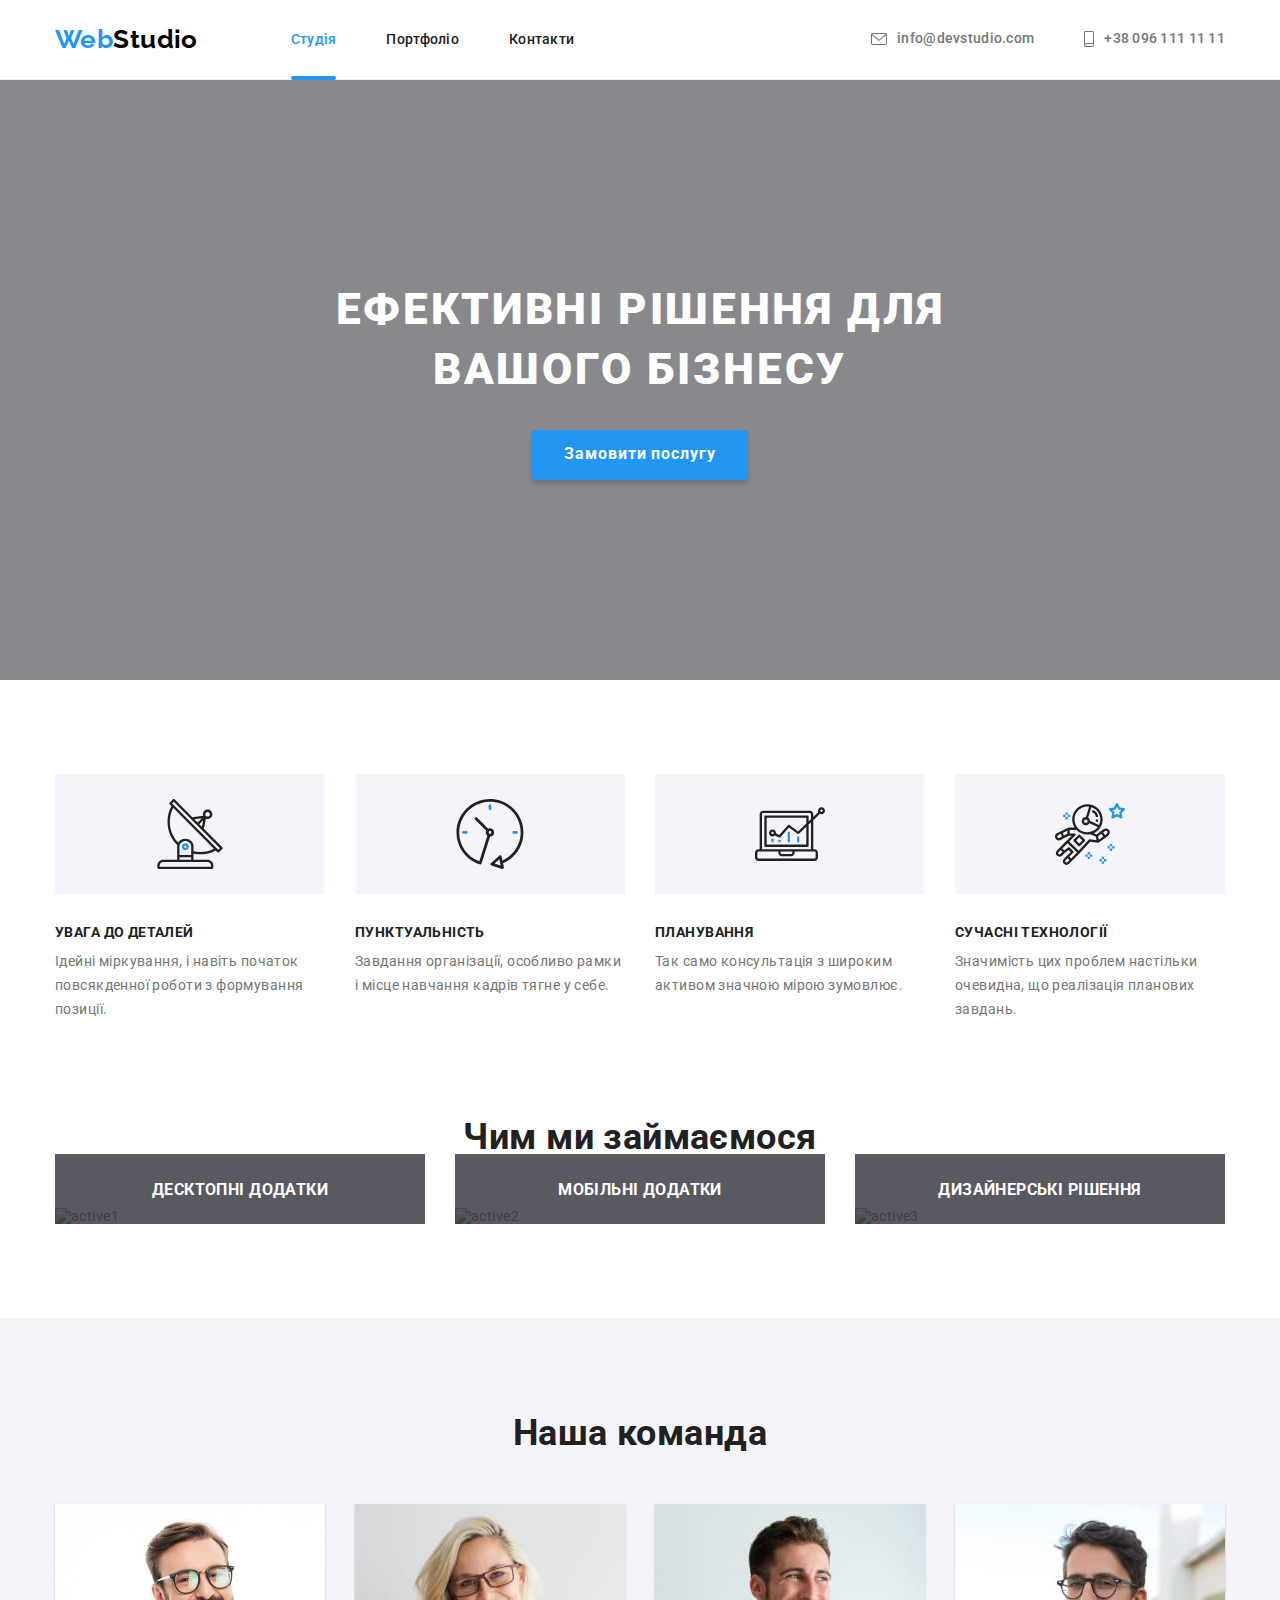
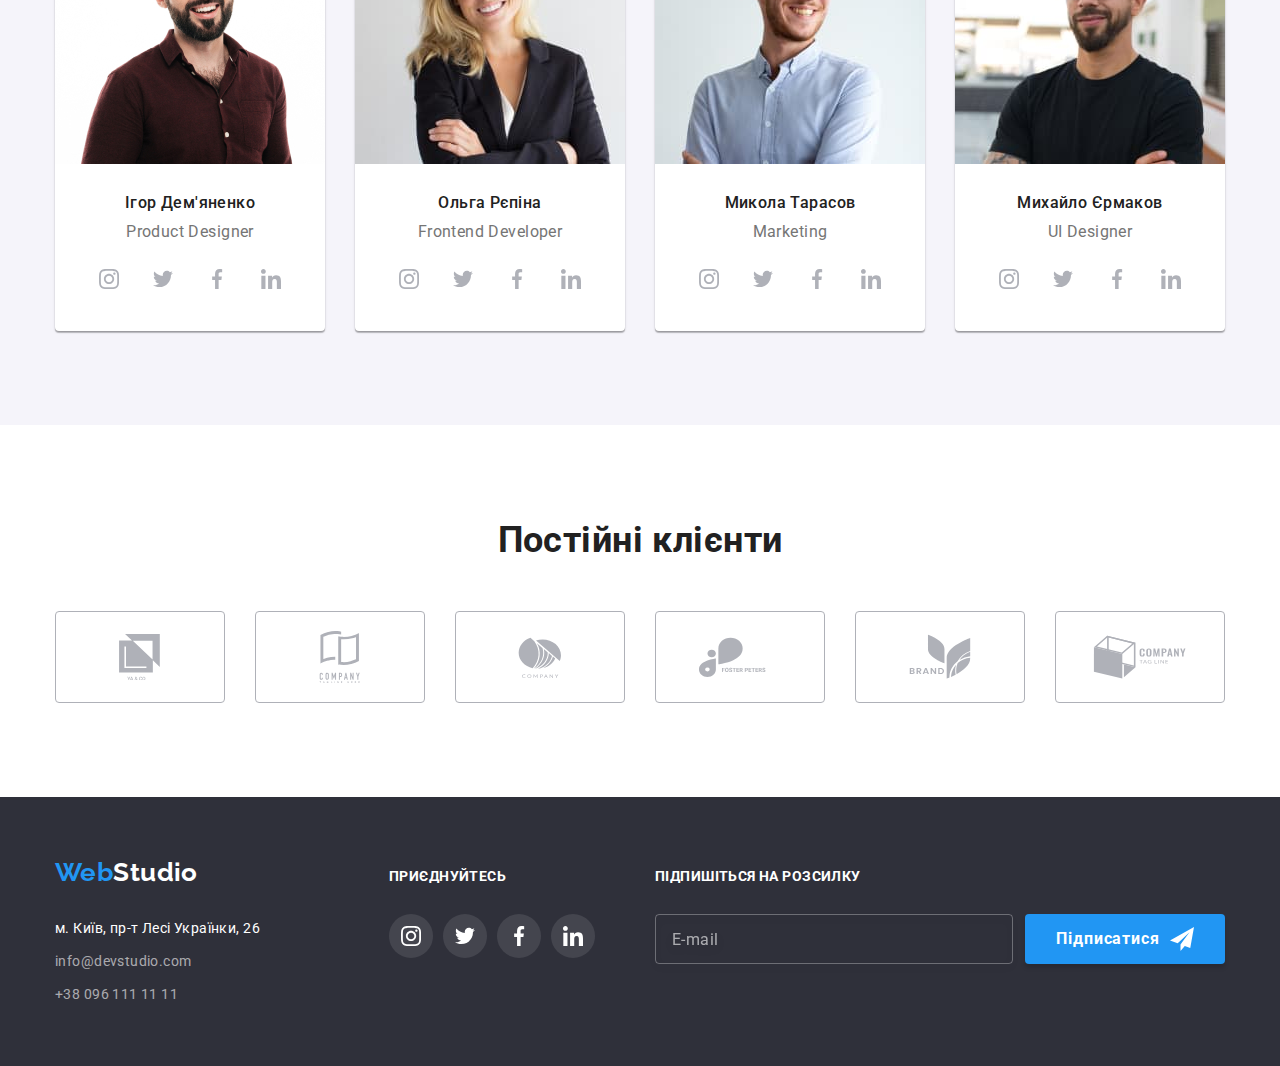
==== commit cdb95dfc: "hw-08 fix 2.0" ====
--- a/index.html
+++ b/index.html
@@ -505,75 +505,79 @@
     </main>
     <!--!!!!!!!!!!!!!!!!!!!!!!     FOOTER        !!!!!!!!!!!!!!!!!!!!!!!!!!!!!!!-->
     <footer class="footer section">
-        <div class="container footer__container">
-            <div class="footer__block--double">
-                <div class="footer__block">
-                    <a class="logo footer__logo" href="./index.html"><span class="accent">Web</span>Studio</a>
-                    <address>
-                        <ul class="address">
-                            <li class="address__item"><a class="footer__link address__map" href="https://goo.gl/maps/QkunexmJ6CB4zxnH8"
-                                    target="_blank" rel="noopener noreferrer">м. Київ, пр-т Лесі Українки, 26</a></li>
-                            <li class="address__item"><a class="footer__link address__connect"
-                                    href="mailto:info@devstudio.com">info@devstudio.com</a></li>
-                            <li class="address__item"><a class="footer__link address__connect" href="tel:+380961111111">+38 096 111 11
-                                    11</a>
+        <div class="container">
+            <div class="footer__container">
+                <div class="footer__block--double">
+                    <div class="footer__block">
+                        <a class="logo footer__logo" href="./index.html"><span class="accent">Web</span>Studio</a>
+                        <address>
+                            <ul class="address">
+                                <li class="address__item"><a class="footer__link address__map"
+                                        href="https://goo.gl/maps/QkunexmJ6CB4zxnH8" target="_blank" rel="noopener noreferrer">м.
+                                        Київ, пр-т Лесі Українки, 26</a></li>
+                                <li class="address__item"><a class="footer__link address__connect"
+                                        href="mailto:info@devstudio.com">info@devstudio.com</a></li>
+                                <li class="address__item"><a class="footer__link address__connect" href="tel:+380961111111">+38 096
+                                        111 11
+                                        11</a>
+                                </li>
+                            </ul>
+                        </address>
+                    </div>
+            
+                    <!-- FOOTER SOCIAL LINKS -->
+            
+                    <div class="footer__block">
+                        <h3 class="footer__title">Приєднуйтесь</h3>
+                        <ul class="social">
+                            <li class="social__item">
+                                <a href="" class="social__link social__link--dark">
+                                    <svg class="social__icon social__icon--light" width="20" height="20">
+                                        <use href="./images/icon.svg#icon-instagram"></use>
+                                    </svg>
+                                </a>
+                            </li>
+                            <li class="social__item">
+                                <a href="" class="social__link social__link--dark">
+                                    <svg class="social__icon social__icon--light" width="20" height="20">
+                                        <use href="./images/icon.svg#icon-twitter"></use>
+                                    </svg>
+                                </a>
+                            </li>
+                            <li class="social__item">
+                                <a href="" class="social__link social__link--dark">
+                                    <svg class="social__icon social__icon--light" width="20" height="20">
+                                        <use href="./images/icon.svg#icon-facebook"></use>
+                                    </svg>
+                                </a>
+                            </li>
+                            <li class="social__item">
+                                <a href="" class="social__link social__link--dark">
+                                    <svg class="social__icon social__icon--light" width="20" height="20">
+                                        <use href="./images/icon.svg#icon-linkedin"></use>
+                                    </svg>
+                                </a>
                             </li>
                         </ul>
-                    </address>
+                    </div>
                 </div>
-                
-                <!-- FOOTER SOCIAL LINKS -->
-                
+            
+                <!--  EMAIL FORM  -->
+            
                 <div class="footer__block">
-                    <h3 class="footer__title">Приєднуйтесь</h3>
-                    <ul class="social">
-                        <li class="social__item">
-                            <a href="" class="social__link social__link--dark">
-                                <svg class="social__icon social__icon--light" width="20" height="20">
-                                    <use href="./images/icon.svg#icon-instagram"></use>
+                    <h3 class="footer__title">Підпишіться на розсилку</h3>
+                    <form class="subscribe-form" autocomplete="off">
+                        <div class="subscribe-form__wrap">
+                            <label for="enter-mail" class="subscribe-form__label"></label>
+                            <input class="subscribe-form__email" type="email" name="email" id="enter-mail" placeholder="E-mail">
+                            <button class="button subscribe-form__button" type="submit" id="submit-enter-mail">Підписатися
+                                <svg class="subscribe-form__icon" width="24" height="24">
+                                    <use href="./images/icon.svg#icon-send"></use>
                                 </svg>
-                            </a>
-                        </li>
-                        <li class="social__item">
-                            <a href="" class="social__link social__link--dark">
-                                <svg class="social__icon social__icon--light" width="20" height="20">
-                                    <use href="./images/icon.svg#icon-twitter"></use>
-                                </svg>
-                            </a>
-                        </li>
-                        <li class="social__item">
-                            <a href="" class="social__link social__link--dark">
-                                <svg class="social__icon social__icon--light" width="20" height="20">
-                                    <use href="./images/icon.svg#icon-facebook"></use>
-                                </svg>
-                            </a>
-                        </li>
-                        <li class="social__item">
-                            <a href="" class="social__link social__link--dark">
-                                <svg class="social__icon social__icon--light" width="20" height="20">
-                                    <use href="./images/icon.svg#icon-linkedin"></use>
-                                </svg>
-                            </a>
-                        </li>
-                    </ul>
+                            </button>
+                        </div>
+                    </form>
                 </div>
-            </div>
-            
-            <!--  EMAIL FORM  -->
-            
-            <div class="footer__block">
-                <h3 class="footer__title">Підпишіться на розсилку</h3>
-                <form class="subscribe-form" autocomplete="off">
-                    <div class="subscribe-form__wrap">
-                        <label for="enter-mail" class="subscribe-form__label"></label>
-                        <input class="subscribe-form__email" type="email" name="email" id="enter-mail" placeholder="E-mail">
-                        <button class="button subscribe-form__button" type="submit" id="submit-enter-mail">Підписатися
-                            <svg class="subscribe-form__icon" width="24" height="24">
-                                <use href="./images/icon.svg#icon-send"></use>
-                            </svg>
-                        </button>
-                    </div>
-                </form>
             </div>
         </div>
     </footer>
--- a/css/main.min.css
+++ b/css/main.min.css
@@ -1 +1 @@
-.visually-hidden{position:absolute;white-space:nowrap;width:1px;height:1px;overflow:hidden;border:0;padding:0;clip:rect(0 0 0 0);-webkit-clip-path:inset(50%);clip-path:inset(50%);margin:-1px}/*! modern-normalize v1.1.0 | MIT License | https://github.com/sindresorhus/modern-normalize */*,::before,::after{-webkit-box-sizing:border-box;box-sizing:border-box}html{line-height:1.15;-webkit-text-size-adjust:100%;-moz-tab-size:4;-o-tab-size:4;tab-size:4}body{margin:0;font-family:system-ui,-apple-system,"Segoe UI",Roboto,Helvetica,Arial,sans-serif,"Apple Color Emoji","Segoe UI Emoji"}hr{height:0;color:inherit}abbr[title]{-webkit-text-decoration:underline dotted;text-decoration:underline dotted}b,strong{font-weight:bolder}code,kbd,samp,pre{font-family:ui-monospace,SFMono-Regular,Consolas,"Liberation Mono",Menlo,monospace;font-size:1em}small{font-size:80%}sub,sup{font-size:75%;line-height:0;position:relative;vertical-align:baseline}sub{bottom:-0.25em}sup{top:-0.5em}table{text-indent:0;border-color:inherit}button,input,optgroup,select,textarea{font-family:inherit;font-size:100%;line-height:1.15;margin:0}button,select{text-transform:none}button,[type=button],[type=reset],[type=submit]{-webkit-appearance:button}::-moz-focus-inner{border-style:none;padding:0}:-moz-focusring{outline:1px dotted ButtonText}:-moz-ui-invalid{box-shadow:none}legend{padding:0}progress{vertical-align:baseline}::-webkit-inner-spin-button,::-webkit-outer-spin-button{height:auto}[type=search]{-webkit-appearance:textfield;outline-offset:-2px}::-webkit-search-decoration{-webkit-appearance:none}::-webkit-file-upload-button{-webkit-appearance:button;font:inherit}summary{display:list-item}/*!!!!!!!!!!!!!!!!!!!!!! RESET CSS !!!!!!!!!!!!!!!!!!!!!!*/P,h1,h2,h3,h4,h5,h6{margin:0}ul,ol{margin:0;padding-left:0;list-style:none}address{font-style:normal}button{cursor:pointer}a{color:currentColor;text-decoration:none}img{display:block;margin:0;max-width:100%;height:auto}/*!!!!!!!!!!!!!!!!! body style !!!!!!!!!!!!!!!!!!!!!!!!!!!*/.container{padding-left:15px;padding-right:15px;margin:0 auto;width:100%}@media screen and (min-width: 480px){.container{width:480px}}@media screen and (min-width: 768px){.container{width:768px}}@media screen and (min-width: 1200px){.container{width:1200px}}.cardset{display:block}@media screen and (min-width: 480px){.cardset{display:-webkit-box;display:-ms-flexbox;display:flex;-ms-flex-wrap:wrap;flex-wrap:wrap;gap:30px}}.accent{color:#2196f3}.current{color:#2196f3}body{background-color:#fff;font-family:"Roboto",sans-serif;color:#757575;font-size:14px;letter-spacing:.03em}.no-scroll{overflow:hidden}.button{font-weight:700;font-size:16px;line-height:1.9;letter-spacing:.06em;color:#fff;background-color:#2196f3;display:block;margin:0 auto;height:50px;border-radius:4px;border-style:none;-webkit-box-shadow:0px 4px 4px rgba(0,0,0,.15);box-shadow:0px 4px 4px rgba(0,0,0,.15);-webkit-transition:color 250ms cubic-bezier(0.4, 0, 0.2, 1),background-color 250ms cubic-bezier(0.4, 0, 0.2, 1);transition:color 250ms cubic-bezier(0.4, 0, 0.2, 1),background-color 250ms cubic-bezier(0.4, 0, 0.2, 1)}.filter__button{font-weight:500;font-size:16px;line-height:1.62;color:#212121;background-color:#f5f4fa;border-style:none;border-radius:4px;min-width:73px;padding:6px 22px;-webkit-transition:background-color 250ms cubic-bezier(0.4, 0, 0.2, 1),color 250ms cubic-bezier(0.4, 0, 0.2, 1),-webkit-box-shadow 250ms cubic-bezier(0.4, 0, 0.2, 1);transition:background-color 250ms cubic-bezier(0.4, 0, 0.2, 1),color 250ms cubic-bezier(0.4, 0, 0.2, 1),-webkit-box-shadow 250ms cubic-bezier(0.4, 0, 0.2, 1);transition:background-color 250ms cubic-bezier(0.4, 0, 0.2, 1),color 250ms cubic-bezier(0.4, 0, 0.2, 1),box-shadow 250ms cubic-bezier(0.4, 0, 0.2, 1);transition:background-color 250ms cubic-bezier(0.4, 0, 0.2, 1),color 250ms cubic-bezier(0.4, 0, 0.2, 1),box-shadow 250ms cubic-bezier(0.4, 0, 0.2, 1),-webkit-box-shadow 250ms cubic-bezier(0.4, 0, 0.2, 1)}.filter__button:hover,.filter__button:focus{background-color:#2196f3;color:#fff;-webkit-box-shadow:0px 3px 1px rgba(0,0,0,.1),0px 1px 2px rgba(0,0,0,.08),0px 2px 2px rgba(0,0,0,.12);box-shadow:0px 3px 1px rgba(0,0,0,.1),0px 1px 2px rgba(0,0,0,.08),0px 2px 2px rgba(0,0,0,.12)}.close__button{position:absolute;top:8px;right:8px;width:30px;height:30px;background:#fff;border-radius:50%;border:1px solid rgba(0,0,0,.1);display:-webkit-box;display:-ms-flexbox;display:flex;-webkit-box-align:center;-ms-flex-align:center;align-items:center;-webkit-box-pack:center;-ms-flex-pack:center;justify-content:center}.close__icon{fill:#000;-webkit-transition:fill 250ms cubic-bezier(0.4, 0, 0.2, 1);transition:fill 250ms cubic-bezier(0.4, 0, 0.2, 1)}.close__button:hover .close__icon,.close__button:focus .close__icon{fill:#2196f3}.form__submit{width:200px;-webkit-transition:background-color 250ms cubic-bezier(0.4, 0, 0.2, 1);transition:background-color 250ms cubic-bezier(0.4, 0, 0.2, 1)}.form__submit:hover,.form__submit:focus{background-color:#188ce8}.social{display:-webkit-box;display:-ms-flexbox;display:flex;-webkit-box-pack:center;-ms-flex-pack:center;justify-content:center;gap:10px}.social__item{width:44px;height:44px}.social__link{border-radius:50%;background-color:#fff;width:100%;height:100%;display:-webkit-box;display:-ms-flexbox;display:flex;gap:10px;-webkit-box-align:center;-ms-flex-align:center;align-items:center;-webkit-box-pack:center;-ms-flex-pack:center;justify-content:center;-webkit-transition:background-color 250ms cubic-bezier(0.4, 0, 0.2, 1);transition:background-color 250ms cubic-bezier(0.4, 0, 0.2, 1)}.social__link--dark{background-color:rgba(255,255,255,.1)}.social__link:hover,.social__link:focus{background-color:#2196f3}.social__icon{fill:#afb1b8;-webkit-transition:fill 250ms cubic-bezier(0.4, 0, 0.2, 1);transition:fill 250ms cubic-bezier(0.4, 0, 0.2, 1)}.social__icon--light{fill:#fff}.social__link:hover .social__icon,.social__link:focus .social__icon{fill:#fff}.section{padding:60px 0}@media screen and (min-width: 1200px){.section{padding:94px 0}}.section__title{font-size:28px;line-height:1.17;text-align:center;color:#212121;margin-bottom:50px}@media screen and (min-width: 1200px){.section__title{font-size:36px}}.address{display:-webkit-box;display:-ms-flexbox;display:flex;-webkit-box-orient:vertical;-webkit-box-direction:normal;-ms-flex-direction:column;flex-direction:column;gap:9px}.address__connect{color:rgba(255,255,255,.6)}.address__map{color:#fff}.connect{display:none}@media screen and (min-width: 768px){.connect{display:-webkit-box;display:-ms-flexbox;display:flex;-webkit-box-orient:vertical;-webkit-box-direction:normal;-ms-flex-direction:column;flex-direction:column;gap:10px;-webkit-box-align:start;-ms-flex-align:start;align-items:flex-start}}@media screen and (min-width: 1200px){.connect{-webkit-box-orient:horizontal;-webkit-box-direction:normal;-ms-flex-direction:row;flex-direction:row;gap:50px;-webkit-box-align:center;-ms-flex-align:center;align-items:center}}.connect__link{color:#757575;font-size:12px}.connect__link:hover,.connect__link:focus{color:#2196f3}@media screen and (min-width: 768px){.connect__link{display:-webkit-box;display:-ms-flexbox;display:flex;gap:8px;-webkit-box-align:center;-ms-flex-align:center;align-items:center}}@media screen and (min-width: 1200px){.connect__link{gap:10px;font-size:14px}}.connect__icon{width:inherit;height:inherit;fill:#757575;-webkit-transition:fill 250ms cubic-bezier(0.4, 0, 0.2, 1);transition:fill 250ms cubic-bezier(0.4, 0, 0.2, 1)}.connect__link:hover .connect__icon,.connect__link:focus .connect__icon{fill:#2196f3}.connect__icon--mail{width:14px;height:10px}@media screen and (min-width: 1200px){.connect__icon--mail{width:16px;height:12px}}.connect__icon--mobile{width:10px;height:14px}@media screen and (min-width: 1200px){.connect__icon--mobile{width:10px;height:16px}}.logo{font-family:"Raleway",sans-serif;font-weight:700;color:#000;font-size:24px;line-height:1.16px}@media screen and (min-width: 1200px){.logo{font-size:26px;line-height:1.19}}.menu{display:none}@media screen and (min-width: 768px){.menu{display:-webkit-box;display:-ms-flexbox;display:flex;gap:50px;-webkit-box-align:center;-ms-flex-align:center;align-items:center}}.menu__item{position:relative}.menu__link{color:#212121}.menu__link:hover,.menu__link:focus{color:#2196f3}.menu__link.current{color:#2196f3}.menu__link.current::after{content:"";position:absolute;left:0;top:44px;display:inline-block;width:100%;height:4px;border-radius:2px;background-color:#2196f3}@media screen and (min-width: 1200px){.menu__link.current::after{top:45px}}.backdrop{position:fixed;top:0;left:0;width:100%;height:100%;background-color:rgba(0,0,0,.2);opacity:1;-webkit-transition:opacity var(--common-transition),visibility var(--common-transition);transition:opacity var(--common-transition),visibility var(--common-transition)}.is-hidden{opacity:0;visibility:hidden;pointer-events:none}.modal{position:absolute;top:50%;left:50%;width:100%;height:609px;background-color:#fff;-webkit-box-shadow:0px 1px 3px rgba(0,0,0,.12),0px 1px 1px rgba(0,0,0,.14),0px 2px 1px rgba(0,0,0,.2);box-shadow:0px 1px 3px rgba(0,0,0,.12),0px 1px 1px rgba(0,0,0,.14),0px 2px 1px rgba(0,0,0,.2);border-radius:4px;-webkit-transform:translate(-50%, -50%) scaleY(1);transform:translate(-50%, -50%) scaleY(1);-webkit-transition:-webkit-transform 250ms cubic-bezier(0.4, 0, 0.2, 1) 250ms;transition:-webkit-transform 250ms cubic-bezier(0.4, 0, 0.2, 1) 250ms;transition:transform 250ms cubic-bezier(0.4, 0, 0.2, 1) 250ms;transition:transform 250ms cubic-bezier(0.4, 0, 0.2, 1) 250ms, -webkit-transform 250ms cubic-bezier(0.4, 0, 0.2, 1) 250ms}.backdrop.is-hidden .modal{-webkit-transform:translate(-50%, -50%) scaleY(0);transform:translate(-50%, -50%) scaleY(0)}@media screen and (min-width: 480px){.modal{width:450px}}@media screen and (min-width: 1200px){.modal{width:528px;height:581px}}.form__title{font-size:20px;line-height:1.15;text-align:center;letter-spacing:.03em;color:#212121;margin-bottom:12px}.form{position:absolute;top:0;left:0;width:100%;height:100%;padding:40px}.form__item{position:relative;display:-webkit-box;display:-ms-flexbox;display:flex;-webkit-box-orient:vertical;-webkit-box-direction:normal;-ms-flex-direction:column;flex-direction:column;gap:4px;-webkit-box-pack:baseline;-ms-flex-pack:baseline;justify-content:baseline;margin-bottom:10px}.form__label{font-size:12px;line-height:1.16;letter-spacing:.01em;color:#757575}.form__input{width:100%;height:40px;padding-left:42px;border:1px solid rgba(33,33,33,.2);border-radius:4px;-webkit-transition:border 250ms cubic-bezier(0.4, 0, 0.2, 1);transition:border 250ms cubic-bezier(0.4, 0, 0.2, 1)}.form__input:focus{border:1px solid #2196f3}.form__input:focus-within{border:1px solid #2196f3;outline:none}.form__textarea{padding:12px 16px;width:100%;height:120px;border:1px solid rgba(33,33,33,.2);border-radius:4px;-webkit-transition:border 250ms cubic-bezier(0.4, 0, 0.2, 1);transition:border 250ms cubic-bezier(0.4, 0, 0.2, 1);resize:none}.form__textarea::-webkit-input-placeholder{font-size:12px;line-height:1.16;letter-spacing:.01em;color:rgba(117,117,117,.5)}.form__textarea::-moz-placeholder{font-size:12px;line-height:1.16;letter-spacing:.01em;color:rgba(117,117,117,.5)}.form__textarea:-ms-input-placeholder{font-size:12px;line-height:1.16;letter-spacing:.01em;color:rgba(117,117,117,.5)}.form__textarea::-ms-input-placeholder{font-size:12px;line-height:1.16;letter-spacing:.01em;color:rgba(117,117,117,.5)}.form__textarea::placeholder{font-size:12px;line-height:1.16;letter-spacing:.01em;color:rgba(117,117,117,.5)}.form__textarea:focus{border:1px solid #2196f3}.form__textarea:focus-within{border:1px solid #2196f3;outline:none}.input-icon{position:absolute;left:12px;bottom:11px;fill:#212121;-webkit-transition:fill 250ms cubic-bezier(0.4, 0, 0.2, 1);transition:fill 250ms cubic-bezier(0.4, 0, 0.2, 1)}.form__input:hover+.input-icon,.form__input:focus+.input-icon{fill:#2196f3}.form__input:focus-within+.input-icon{fill:#2196f3}.form__validation{display:-webkit-box;display:-ms-flexbox;display:flex;-webkit-box-align:center;-ms-flex-align:center;align-items:center;-webkit-box-pack:center;-ms-flex-pack:center;justify-content:center;margin-bottom:30px}.form__comment{margin-bottom:20px}.form__link{-webkit-text-decoration-line:underline;text-decoration-line:underline;color:#2196f3}.validation__input{-webkit-appearance:none;-moz-appearance:none;appearance:none;position:absolute}.validation{display:-webkit-box;display:-ms-flexbox;display:flex;-webkit-box-align:center;-ms-flex-align:center;align-items:center;gap:7px;width:425px;height:24px;padding:auto 0}@media screen and (max-width: 1200px){.validation{font-size:12px;line-height:1.16}}@media screen and (min-width: 1200px){.validation{line-height:1.7}}.validation__icon{display:inline-block;width:16px;height:16px;border:2px solid #212121;border-radius:2px;-webkit-transition:background-color 250ms cubic-bezier(0.4, 0, 0.2, 1),background-image 250ms cubic-bezier(0.4, 0, 0.2, 1),border 250ms cubic-bezier(0.4, 0, 0.2, 1);transition:background-color 250ms cubic-bezier(0.4, 0, 0.2, 1),background-image 250ms cubic-bezier(0.4, 0, 0.2, 1),border 250ms cubic-bezier(0.4, 0, 0.2, 1)}.validation__input:checked+.validation__icon{background-color:#2196f3;background-image:url(../images/icon-check.svg);border:none;background-size:contain;background-position:center;background-repeat:no-repeat}.link{font-weight:500;line-height:1.14;letter-spacing:.02em;-webkit-transition:color 250ms cubic-bezier(0.4, 0, 0.2, 1);transition:color 250ms cubic-bezier(0.4, 0, 0.2, 1)}.subscribe-form{width:100%}.subscribe-form__wrap{display:-webkit-box;display:-ms-flexbox;display:flex;-webkit-box-orient:vertical;-webkit-box-direction:normal;-ms-flex-direction:column;flex-direction:column;gap:12px;-webkit-box-align:center;-ms-flex-align:center;align-items:center}@media screen and (min-width: 1200px){.subscribe-form__wrap{-webkit-box-orient:horizontal;-webkit-box-direction:normal;-ms-flex-direction:row;flex-direction:row}}.subscribe-form__label{position:absolute}.subscribe-form__email{width:100%;height:50px;background-color:rgba(0,0,0,0);font-size:16px;line-height:1.25;letter-spacing:.03em;color:#fff;border:1px solid rgba(255,255,255,.3);-webkit-filter:drop-shadow(0px 4px 4px rgba(0, 0, 0, 0.15));filter:drop-shadow(0px 4px 4px rgba(0, 0, 0, 0.15));border-radius:4px;padding-left:16px}.subscribe-form__email::-webkit-input-placeholder{color:rgba(255,255,255,.6)}.subscribe-form__email::-moz-placeholder{color:rgba(255,255,255,.6)}.subscribe-form__email:-ms-input-placeholder{color:rgba(255,255,255,.6)}.subscribe-form__email::-ms-input-placeholder{color:rgba(255,255,255,.6)}.subscribe-form__email::placeholder{color:rgba(255,255,255,.6)}.subscribe-form__email:focus-within{outline:none}@media screen and (min-width: 480px){.subscribe-form__email{width:450px}}@media screen and (min-width: 1200px){.subscribe-form__email{width:358px}}.subscribe-form__button{width:200px;height:50px;display:-webkit-box;display:-ms-flexbox;display:flex;gap:10px;-webkit-box-align:center;-ms-flex-align:center;align-items:center;-webkit-box-pack:center;-ms-flex-pack:center;justify-content:center;line-height:1.87}.navigation{display:-webkit-box;display:-ms-flexbox;display:flex;-webkit-box-align:center;-ms-flex-align:center;align-items:center}@media screen and (min-width: 768px){.navigation{gap:87px}}@media screen and (min-width: 1200px){.navigation{gap:93px}}.mob-menu__btn--open{width:40px;height:40px;background-color:rgba(0,0,0,0);border:none;display:-webkit-box;display:-ms-flexbox;display:flex;-webkit-box-align:center;-ms-flex-align:center;align-items:center;-webkit-box-pack:center;-ms-flex-pack:center;justify-content:center}@media screen and (min-width: 768px){.mob-menu__btn--open{display:none}}.mob-menu__btn--close{position:absolute;top:10px;right:15px;width:40px;height:40px;background-color:rgba(0,0,0,0);border:none;display:-webkit-box;display:-ms-flexbox;display:flex;-webkit-box-align:center;-ms-flex-align:center;align-items:center;-webkit-box-pack:center;-ms-flex-pack:center;justify-content:center}.mob-modal{position:fixed;top:0;left:0;z-index:1;background-color:#fff;width:100%;height:100%;padding:48px 40px;overflow:auto;display:-webkit-box;display:-ms-flexbox;display:flex;-webkit-box-orient:vertical;-webkit-box-direction:normal;-ms-flex-direction:column;flex-direction:column;-webkit-box-pack:justify;-ms-flex-pack:justify;justify-content:space-between}.mob-menu__nav{display:-webkit-box;display:-ms-flexbox;display:flex;-webkit-box-orient:vertical;-webkit-box-direction:normal;-ms-flex-direction:column;flex-direction:column;gap:32px;margin-bottom:30px}.mob-menu__link{display:block;font-size:40px;color:#212121}.mob-menu__link.current{color:#2196f3}.mob-connect__link--phone{display:block;font-size:34px;color:#2196f3;margin-bottom:32px}.mob-connect__link{display:block;font-size:24px;color:#757575;margin-bottom:63px}.mob-social{display:-webkit-box;display:-ms-flexbox;display:flex;gap:10px}.mob-social__item:not(:last-child){height:22px;border-right:1px solid rgba(33,33,33,.2);padding-right:10px}.mob-social__link{display:block;font-size:18px;line-height:1.22;color:#2196f3}.header{height:60px;border-bottom:1px solid #ececec;padding:16px 0}@media screen and (min-width: 768px){.header{padding:21px 0;height:80px}}@media screen and (min-width: 1200px){.header{padding:24px 0}}.header__container{display:-webkit-box;display:-ms-flexbox;display:flex;-webkit-box-pack:justify;-ms-flex-pack:justify;justify-content:space-between;-webkit-box-align:center;-ms-flex-align:center;align-items:center}.hero{padding:118px 0;margin:0 auto;height:400px;background-repeat:no-repeat;background-color:#c4c4c4;background-image:-webkit-gradient(linear, left top, left bottom, from(rgba(47, 48, 58, 0.4)), to(rgba(47, 48, 58, 0.4))),url(../images/hero/bg-mob.png);background-image:linear-gradient(rgba(47, 48, 58, 0.4), rgba(47, 48, 58, 0.4)),url(../images/hero/bg-mob.png);background-size:cover;background-position:center;max-width:480px}@media(min-device-pixel-ratio: 2),(-webkit-min-device-pixel-ratio: 2),(min-resolution: 192dpi),(min-resolution: 2dppx){.hero{background-image:-webkit-gradient(linear, left top, left bottom, from(rgba(47, 48, 58, 0.4)), to(rgba(47, 48, 58, 0.4))),url(../images/hero/bg-mob2x.png);background-image:linear-gradient(rgba(47, 48, 58, 0.4), rgba(47, 48, 58, 0.4)),url(../images/hero/bg-mob2x.png)}}@media screen and (min-width: 768px){.hero{max-width:768px;background-image:-webkit-gradient(linear, left top, left bottom, from(rgba(47, 48, 58, 0.4)), to(rgba(47, 48, 58, 0.4))),url(../images/hero/bg-tab.png);background-image:linear-gradient(rgba(47, 48, 58, 0.4), rgba(47, 48, 58, 0.4)),url(../images/hero/bg-tab.png)}}@media screen and (min-width: 768px)and (min-device-pixel-ratio: 2),screen and (min-width: 768px)and (-webkit-min-device-pixel-ratio: 2),screen and (min-width: 768px)and (min-resolution: 192dpi),screen and (min-width: 768px)and (min-resolution: 2dppx){.hero{background-image:-webkit-gradient(linear, left top, left bottom, from(rgba(47, 48, 58, 0.4)), to(rgba(47, 48, 58, 0.4))),url(../images/hero/bg-tab2x.png);background-image:linear-gradient(rgba(47, 48, 58, 0.4), rgba(47, 48, 58, 0.4)),url(../images/hero/bg-tab2x.png)}}@media screen and (min-width: 1200px){.hero{padding:200px 0;max-width:1600px;height:600px;background-image:-webkit-gradient(linear, left top, left bottom, from(rgba(47, 48, 58, 0.4)), to(rgba(47, 48, 58, 0.4))),url(../images/hero/bg-dt.png);background-image:linear-gradient(rgba(47, 48, 58, 0.4), rgba(47, 48, 58, 0.4)),url(../images/hero/bg-dt.png)}}@media screen and (min-width: 1200px)and (min-device-pixel-ratio: 2),screen and (min-width: 1200px)and (-webkit-min-device-pixel-ratio: 2),screen and (min-width: 1200px)and (min-resolution: 192dpi),screen and (min-width: 1200px)and (min-resolution: 2dppx){.hero{background-image:-webkit-gradient(linear, left top, left bottom, from(rgba(47, 48, 58, 0.4)), to(rgba(47, 48, 58, 0.4))),url(../images/hero/bg-dt2x.png);background-image:linear-gradient(rgba(47, 48, 58, 0.4), rgba(47, 48, 58, 0.4)),url(../images/hero/bg-dt2x.png)}}.hero__title{font-weight:900;font-size:26px;line-height:1.6;text-align:center;letter-spacing:.06em;text-transform:uppercase;color:#fff;margin-bottom:30px;margin-left:auto;margin-right:auto;max-width:360px}@media screen and (min-width: 1200px){.hero__title{font-size:44px;line-height:1.36;max-width:696px}}.hero__button{width:200px}.hero__button:hover,.hero__button:focus{color:#2196f3;background-color:#fff}@media screen and (min-width: 1200px){.hero__button{width:216px}}.features__item{width:100%}@media screen and (min-width: 480px){.features__item{width:450px}}@media screen and (min-width: 768px){.features__item{max-width:354px;-ms-flex-preferred-size:calc((100% - 30px)/2);flex-basis:calc((100% - 30px)/2)}}@media screen and (min-width: 1200px){.features__item{max-width:270px;-ms-flex-preferred-size:calc((100% - 90px)/4);flex-basis:calc((100% - 90px)/4)}}.features__title{line-height:1.15;text-transform:uppercase;color:#212121;margin-bottom:10px}.features__text{line-height:1.71}.features__frame{min-height:120px;width:100%;display:-webkit-box;display:-ms-flexbox;display:flex;-webkit-box-align:center;-ms-flex-align:center;align-items:center;-webkit-box-pack:center;-ms-flex-pack:center;justify-content:center;margin-bottom:30px;background-color:#f5f4fa}.activity{padding-top:0}@media screen and (max-width: 1200px){.activity{display:none}}.activity__item{position:relative;width:calc((100% - 60px)/3);max-width:370px}.activity__title{position:absolute;left:0;bottom:0;width:100%;height:70px;padding:27px 0;background-color:rgba(47,48,58,.8);color:#fff;font-weight:700;line-height:1.14;text-align:center;text-transform:uppercase}.staff{background-color:#f5f4fa}.staff__item{background:#fff;-webkit-box-shadow:0px 1px 3px rgba(0,0,0,.12),0px 1px 1px rgba(0,0,0,.14),0px 2px 1px rgba(0,0,0,.2);box-shadow:0px 1px 3px rgba(0,0,0,.12),0px 1px 1px rgba(0,0,0,.14),0px 2px 1px rgba(0,0,0,.2);border-radius:0px 0px 4px 4px;width:100%}@media screen and (min-width: 480px){.staff__item{width:450px}}@media screen and (min-width: 768px){.staff__item{width:354px;-ms-flex-preferred-size:calc((100% - 30px)/2);flex-basis:calc((100% - 30px)/2)}}@media screen and (min-width: 1200px){.staff__item{width:270px;-ms-flex-preferred-size:calc((100% - 90px)/4);flex-basis:calc((100% - 90px)/4)}}.staff__about{text-align:center;padding-top:30px;padding-bottom:30px}.staff__name{font-weight:500;font-size:16px;line-height:1.11;color:#212121;margin-bottom:10px}.staff__position{font-size:16px;line-height:1.19;display:block;margin-bottom:16px}.client__item{width:100%;height:92px}@media screen and (min-width: 480px){.client__item{width:210px;-ms-flex-preferred-size:calc((100% - 30px)/2);flex-basis:calc((100% - 30px)/2)}}@media screen and (min-width: 768px){.client__item{width:226px;-ms-flex-preferred-size:calc((100% - 60px)/3);flex-basis:calc((100% - 60px)/3)}}@media screen and (min-width: 1200px){.client__item{max-width:170px;-ms-flex-preferred-size:calc((100% - 150px)/6);flex-basis:calc((100% - 150px)/6)}}.client__link{width:100%;height:100%;background-color:#fff;border:1px solid #afb1b8;border-radius:4px;display:-webkit-box;display:-ms-flexbox;display:flex;-webkit-box-align:center;-ms-flex-align:center;align-items:center;-webkit-box-pack:center;-ms-flex-pack:center;justify-content:center;-webkit-transition:border-color 250ms cubic-bezier(0.4, 0, 0.2, 1);transition:border-color 250ms cubic-bezier(0.4, 0, 0.2, 1)}.client__link:hover,.client__link:focus{border-color:#2196f3}.client__icon{fill:#afb1b8;-webkit-transition:fill 250ms cubic-bezier(0.4, 0, 0.2, 1);transition:fill 250ms cubic-bezier(0.4, 0, 0.2, 1)}.client__link:hover .client__icon,.client__link:focus .client__icon{fill:#2196f3}.footer{background-color:#2f303a;padding-top:60px;padding-bottom:60px}.footer__container{display:-webkit-box;display:-ms-flexbox;display:flex;-webkit-box-align:center;-ms-flex-align:center;align-items:center;gap:60px;-webkit-box-orient:vertical;-webkit-box-direction:normal;-ms-flex-direction:column;flex-direction:column}@media screen and (min-width: 1200px){.footer__container{-webkit-box-orient:horizontal;-webkit-box-direction:normal;-ms-flex-direction:row;flex-direction:row;-webkit-box-pack:justify;-ms-flex-pack:justify;justify-content:space-between;-webkit-box-align:baseline;-ms-flex-align:baseline;align-items:baseline}}.footer__block--double{display:-webkit-box;display:-ms-flexbox;display:flex;-webkit-box-align:center;-ms-flex-align:center;align-items:center;gap:60px;-webkit-box-orient:vertical;-webkit-box-direction:normal;-ms-flex-direction:column;flex-direction:column;width:100%}@media screen and (min-width: 768px){.footer__block--double{-webkit-box-orient:horizontal;-webkit-box-direction:normal;-ms-flex-direction:row;flex-direction:row;-webkit-box-pack:justify;-ms-flex-pack:justify;justify-content:space-between;-webkit-box-align:baseline;-ms-flex-align:baseline;align-items:baseline}}.footer__block{display:-webkit-box;display:-ms-flexbox;display:flex;-webkit-box-orient:vertical;-webkit-box-direction:normal;-ms-flex-direction:column;flex-direction:column;gap:9px}@media screen and (max-width: 479px){.footer__block{width:100%}}@media screen and (max-width: 1199px){.footer__block{-webkit-box-align:center;-ms-flex-align:center;align-items:center}}.footer__logo{color:#fff;display:block;margin-bottom:20px;height:auto}.footer__title{font-size:14px;line-height:1.14;letter-spacing:.03em;text-transform:uppercase;color:#fff;margin-bottom:20px}.footer__link{line-height:1.7;display:-webkit-box;display:-ms-flexbox;display:flex;-webkit-box-orient:vertical;-webkit-box-direction:normal;-ms-flex-direction:column;flex-direction:column;-webkit-transition:color 250ms cubic-bezier(0.4, 0, 0.2, 1);transition:color 250ms cubic-bezier(0.4, 0, 0.2, 1)}@media screen and (max-width: 1199px){.footer__link{-webkit-box-align:center;-ms-flex-align:center;align-items:center}}.footer__link:hover,.footer__link:focus{color:#2196f3}/*!!!--------PORTFOLIO------------!!!*/.filter{margin-bottom:50px;display:-webkit-box;display:-ms-flexbox;display:flex;-ms-flex-wrap:wrap;flex-wrap:wrap;-webkit-box-pack:center;-ms-flex-pack:center;justify-content:center;gap:9px}.portfolio__cardset{-ms-flex-wrap:wrap;flex-wrap:wrap}.card{position:relative;width:100%;background:#fff;border:1px solid #eee}@media screen and (min-width: 768px){.card{max-width:354px;-ms-flex-preferred-size:calc((100% - 30px)/2);flex-basis:calc((100% - 30px)/2)}}@media screen and (min-width: 1200px){.card{max-width:370px;-ms-flex-preferred-size:calc((100% - 60px)/3);flex-basis:calc((100% - 60px)/3)}}.card__link{display:block;width:100%;height:100%;-webkit-transition:-webkit-box-shadow 250ms cubic-bezier(0.4, 0, 0.2, 1);transition:-webkit-box-shadow 250ms cubic-bezier(0.4, 0, 0.2, 1);transition:box-shadow 250ms cubic-bezier(0.4, 0, 0.2, 1);transition:box-shadow 250ms cubic-bezier(0.4, 0, 0.2, 1), -webkit-box-shadow 250ms cubic-bezier(0.4, 0, 0.2, 1)}.card__link:hover,.card__link:focus{-webkit-box-shadow:0px 1px 1px rgba(0,0,0,.12),0px 4px 4px rgba(0,0,0,.06),1px 4px 6px rgba(0,0,0,.16);box-shadow:0px 1px 1px rgba(0,0,0,.12),0px 4px 4px rgba(0,0,0,.06),1px 4px 6px rgba(0,0,0,.16)}.card__title{font-weight:700;font-size:18px;line-height:2;letter-spacing:.06em;color:#212121;margin-bottom:4px}.card__content{padding:20px 24px}.card__text{font-size:16px;line-height:1.87;color:#757575}.card__overlay{position:absolute;top:0;left:0;width:100%;height:294px;padding:64px 24px;background-color:rgba(33,150,243,.9);-webkit-transform:scaleY(0);transform:scaleY(0);-webkit-transform-origin:bottom;transform-origin:bottom;-webkit-transition:-webkit-transform 250ms cubic-bezier(0.4, 0, 0.2, 1) 500ms;transition:-webkit-transform 250ms cubic-bezier(0.4, 0, 0.2, 1) 500ms;transition:transform 250ms cubic-bezier(0.4, 0, 0.2, 1) 500ms;transition:transform 250ms cubic-bezier(0.4, 0, 0.2, 1) 500ms, -webkit-transform 250ms cubic-bezier(0.4, 0, 0.2, 1) 500ms}.card__link:hover .card__overlay,.card__link:focus .card__overlay{-webkit-transform:scaleY(1);transform:scaleY(1)}.card__overlay-text{font-size:18px;line-height:1.56;color:#fff}/*# sourceMappingURL=main.min.css.map */+.visually-hidden{position:absolute;white-space:nowrap;width:1px;height:1px;overflow:hidden;border:0;padding:0;clip:rect(0 0 0 0);-webkit-clip-path:inset(50%);clip-path:inset(50%);margin:-1px}/*! modern-normalize v1.1.0 | MIT License | https://github.com/sindresorhus/modern-normalize */*,::before,::after{-webkit-box-sizing:border-box;box-sizing:border-box}html{line-height:1.15;-webkit-text-size-adjust:100%;-moz-tab-size:4;-o-tab-size:4;tab-size:4}body{margin:0;font-family:system-ui,-apple-system,"Segoe UI",Roboto,Helvetica,Arial,sans-serif,"Apple Color Emoji","Segoe UI Emoji"}hr{height:0;color:inherit}abbr[title]{-webkit-text-decoration:underline dotted;text-decoration:underline dotted}b,strong{font-weight:bolder}code,kbd,samp,pre{font-family:ui-monospace,SFMono-Regular,Consolas,"Liberation Mono",Menlo,monospace;font-size:1em}small{font-size:80%}sub,sup{font-size:75%;line-height:0;position:relative;vertical-align:baseline}sub{bottom:-0.25em}sup{top:-0.5em}table{text-indent:0;border-color:inherit}button,input,optgroup,select,textarea{font-family:inherit;font-size:100%;line-height:1.15;margin:0}button,select{text-transform:none}button,[type=button],[type=reset],[type=submit]{-webkit-appearance:button}::-moz-focus-inner{border-style:none;padding:0}:-moz-focusring{outline:1px dotted ButtonText}:-moz-ui-invalid{box-shadow:none}legend{padding:0}progress{vertical-align:baseline}::-webkit-inner-spin-button,::-webkit-outer-spin-button{height:auto}[type=search]{-webkit-appearance:textfield;outline-offset:-2px}::-webkit-search-decoration{-webkit-appearance:none}::-webkit-file-upload-button{-webkit-appearance:button;font:inherit}summary{display:list-item}/*!!!!!!!!!!!!!!!!!!!!!! RESET CSS !!!!!!!!!!!!!!!!!!!!!!*/P,h1,h2,h3,h4,h5,h6{margin:0}ul,ol{margin:0;padding-left:0;list-style:none}address{font-style:normal}button{cursor:pointer}a{color:currentColor;text-decoration:none}img{display:block;margin:0;max-width:100%;height:auto}/*!!!!!!!!!!!!!!!!! body style !!!!!!!!!!!!!!!!!!!!!!!!!!!*/.container{padding-left:15px;padding-right:15px;margin:0 auto;width:100%}@media screen and (min-width: 480px){.container{width:480px}}@media screen and (min-width: 768px){.container{width:768px}}@media screen and (min-width: 1200px){.container{width:1200px}}.cardset{display:block}@media screen and (min-width: 480px){.cardset{display:-webkit-box;display:-ms-flexbox;display:flex;-ms-flex-wrap:wrap;flex-wrap:wrap;gap:30px}}.accent{color:#2196f3}.current{color:#2196f3}body{background-color:#fff;font-family:"Roboto",sans-serif;color:#757575;font-size:14px;letter-spacing:.03em}.no-scroll{overflow:hidden}.button{font-weight:700;font-size:16px;line-height:1.9;letter-spacing:.06em;color:#fff;background-color:#2196f3;display:block;margin:0 auto;height:50px;border-radius:4px;border-style:none;-webkit-box-shadow:0px 4px 4px rgba(0,0,0,.15);box-shadow:0px 4px 4px rgba(0,0,0,.15);-webkit-transition:color 250ms cubic-bezier(0.4, 0, 0.2, 1),background-color 250ms cubic-bezier(0.4, 0, 0.2, 1);transition:color 250ms cubic-bezier(0.4, 0, 0.2, 1),background-color 250ms cubic-bezier(0.4, 0, 0.2, 1)}.filter__button{font-weight:500;font-size:16px;line-height:1.62;color:#212121;background-color:#f5f4fa;border-style:none;border-radius:4px;min-width:73px;padding:6px 22px;-webkit-transition:background-color 250ms cubic-bezier(0.4, 0, 0.2, 1),color 250ms cubic-bezier(0.4, 0, 0.2, 1),-webkit-box-shadow 250ms cubic-bezier(0.4, 0, 0.2, 1);transition:background-color 250ms cubic-bezier(0.4, 0, 0.2, 1),color 250ms cubic-bezier(0.4, 0, 0.2, 1),-webkit-box-shadow 250ms cubic-bezier(0.4, 0, 0.2, 1);transition:background-color 250ms cubic-bezier(0.4, 0, 0.2, 1),color 250ms cubic-bezier(0.4, 0, 0.2, 1),box-shadow 250ms cubic-bezier(0.4, 0, 0.2, 1);transition:background-color 250ms cubic-bezier(0.4, 0, 0.2, 1),color 250ms cubic-bezier(0.4, 0, 0.2, 1),box-shadow 250ms cubic-bezier(0.4, 0, 0.2, 1),-webkit-box-shadow 250ms cubic-bezier(0.4, 0, 0.2, 1)}.filter__button:hover,.filter__button:focus{background-color:#2196f3;color:#fff;-webkit-box-shadow:0px 3px 1px rgba(0,0,0,.1),0px 1px 2px rgba(0,0,0,.08),0px 2px 2px rgba(0,0,0,.12);box-shadow:0px 3px 1px rgba(0,0,0,.1),0px 1px 2px rgba(0,0,0,.08),0px 2px 2px rgba(0,0,0,.12)}.close__button{position:absolute;top:8px;right:8px;width:30px;height:30px;background:#fff;border-radius:50%;border:1px solid rgba(0,0,0,.1);display:-webkit-box;display:-ms-flexbox;display:flex;-webkit-box-align:center;-ms-flex-align:center;align-items:center;-webkit-box-pack:center;-ms-flex-pack:center;justify-content:center}.close__icon{fill:#000;-webkit-transition:fill 250ms cubic-bezier(0.4, 0, 0.2, 1);transition:fill 250ms cubic-bezier(0.4, 0, 0.2, 1)}.close__button:hover .close__icon,.close__button:focus .close__icon{fill:#2196f3}.form__submit{width:200px;-webkit-transition:background-color 250ms cubic-bezier(0.4, 0, 0.2, 1);transition:background-color 250ms cubic-bezier(0.4, 0, 0.2, 1)}.form__submit:hover,.form__submit:focus{background-color:#188ce8}.social{display:-webkit-box;display:-ms-flexbox;display:flex;-webkit-box-pack:center;-ms-flex-pack:center;justify-content:center;gap:10px}.social__item{width:44px;height:44px}.social__link{border-radius:50%;background-color:#fff;width:100%;height:100%;display:-webkit-box;display:-ms-flexbox;display:flex;gap:10px;-webkit-box-align:center;-ms-flex-align:center;align-items:center;-webkit-box-pack:center;-ms-flex-pack:center;justify-content:center;-webkit-transition:background-color 250ms cubic-bezier(0.4, 0, 0.2, 1);transition:background-color 250ms cubic-bezier(0.4, 0, 0.2, 1)}.social__link--dark{background-color:rgba(255,255,255,.1)}.social__link:hover,.social__link:focus{background-color:#2196f3}.social__icon{fill:#afb1b8;-webkit-transition:fill 250ms cubic-bezier(0.4, 0, 0.2, 1);transition:fill 250ms cubic-bezier(0.4, 0, 0.2, 1)}.social__icon--light{fill:#fff}.social__link:hover .social__icon,.social__link:focus .social__icon{fill:#fff}.section{padding:60px 0}@media screen and (min-width: 1200px){.section{padding:94px 0}}.section__title{font-size:28px;line-height:1.17;text-align:center;color:#212121;margin-bottom:50px}@media screen and (min-width: 1200px){.section__title{font-size:36px}}.address{display:-webkit-box;display:-ms-flexbox;display:flex;-webkit-box-orient:vertical;-webkit-box-direction:normal;-ms-flex-direction:column;flex-direction:column;gap:9px}.address__connect{color:rgba(255,255,255,.6)}.address__map{color:#fff}.connect{display:none}@media screen and (min-width: 768px){.connect{display:-webkit-box;display:-ms-flexbox;display:flex;-webkit-box-orient:vertical;-webkit-box-direction:normal;-ms-flex-direction:column;flex-direction:column;gap:10px;-webkit-box-align:start;-ms-flex-align:start;align-items:flex-start}}@media screen and (min-width: 1200px){.connect{-webkit-box-orient:horizontal;-webkit-box-direction:normal;-ms-flex-direction:row;flex-direction:row;gap:50px;-webkit-box-align:center;-ms-flex-align:center;align-items:center}}.connect__link{color:#757575;font-size:12px}.connect__link:hover,.connect__link:focus{color:#2196f3}@media screen and (min-width: 768px){.connect__link{display:-webkit-box;display:-ms-flexbox;display:flex;gap:8px;-webkit-box-align:center;-ms-flex-align:center;align-items:center}}@media screen and (min-width: 1200px){.connect__link{gap:10px;font-size:14px}}.connect__icon{width:inherit;height:inherit;fill:#757575;-webkit-transition:fill 250ms cubic-bezier(0.4, 0, 0.2, 1);transition:fill 250ms cubic-bezier(0.4, 0, 0.2, 1)}.connect__link:hover .connect__icon,.connect__link:focus .connect__icon{fill:#2196f3}.connect__icon--mail{width:14px;height:10px}@media screen and (min-width: 1200px){.connect__icon--mail{width:16px;height:12px}}.connect__icon--mobile{width:10px;height:14px}@media screen and (min-width: 1200px){.connect__icon--mobile{width:10px;height:16px}}.logo{font-family:"Raleway",sans-serif;font-weight:700;color:#000;font-size:24px;line-height:1.16px}@media screen and (min-width: 1200px){.logo{font-size:26px;line-height:1.19}}.menu{display:none}@media screen and (min-width: 768px){.menu{display:-webkit-box;display:-ms-flexbox;display:flex;gap:50px;-webkit-box-align:center;-ms-flex-align:center;align-items:center}}.menu__item{position:relative}.menu__link{color:#212121}.menu__link:hover,.menu__link:focus{color:#2196f3}.menu__link.current{color:#2196f3}.menu__link.current::after{content:"";position:absolute;left:0;top:44px;display:inline-block;width:100%;height:4px;border-radius:2px;background-color:#2196f3}@media screen and (min-width: 1200px){.menu__link.current::after{top:45px}}.backdrop{position:fixed;top:0;left:0;width:100%;height:100%;background-color:rgba(0,0,0,.2);opacity:1;-webkit-transition:opacity var(--common-transition),visibility var(--common-transition);transition:opacity var(--common-transition),visibility var(--common-transition)}.is-hidden{opacity:0;visibility:hidden;pointer-events:none}.modal{position:absolute;top:50%;left:50%;width:100%;height:609px;background-color:#fff;-webkit-box-shadow:0px 1px 3px rgba(0,0,0,.12),0px 1px 1px rgba(0,0,0,.14),0px 2px 1px rgba(0,0,0,.2);box-shadow:0px 1px 3px rgba(0,0,0,.12),0px 1px 1px rgba(0,0,0,.14),0px 2px 1px rgba(0,0,0,.2);border-radius:4px;-webkit-transform:translate(-50%, -50%) scaleY(1);transform:translate(-50%, -50%) scaleY(1);-webkit-transition:-webkit-transform 250ms cubic-bezier(0.4, 0, 0.2, 1) 250ms;transition:-webkit-transform 250ms cubic-bezier(0.4, 0, 0.2, 1) 250ms;transition:transform 250ms cubic-bezier(0.4, 0, 0.2, 1) 250ms;transition:transform 250ms cubic-bezier(0.4, 0, 0.2, 1) 250ms, -webkit-transform 250ms cubic-bezier(0.4, 0, 0.2, 1) 250ms}.backdrop.is-hidden .modal{-webkit-transform:translate(-50%, -50%) scaleY(0);transform:translate(-50%, -50%) scaleY(0)}@media screen and (min-width: 480px){.modal{width:450px}}@media screen and (min-width: 1200px){.modal{width:528px;height:581px}}.form__title{font-size:20px;line-height:1.15;text-align:center;letter-spacing:.03em;color:#212121;margin-bottom:12px}.form{position:absolute;top:0;left:0;width:100%;height:100%;padding:40px}.form__item{position:relative;display:-webkit-box;display:-ms-flexbox;display:flex;-webkit-box-orient:vertical;-webkit-box-direction:normal;-ms-flex-direction:column;flex-direction:column;gap:4px;-webkit-box-pack:baseline;-ms-flex-pack:baseline;justify-content:baseline;margin-bottom:10px}.form__label{font-size:12px;line-height:1.16;letter-spacing:.01em;color:#757575}.form__input{width:100%;height:40px;padding-left:42px;border:1px solid rgba(33,33,33,.2);border-radius:4px;-webkit-transition:border 250ms cubic-bezier(0.4, 0, 0.2, 1);transition:border 250ms cubic-bezier(0.4, 0, 0.2, 1)}.form__input:focus{border:1px solid #2196f3}.form__input:focus-within{border:1px solid #2196f3;outline:none}.form__textarea{padding:12px 16px;width:100%;height:120px;border:1px solid rgba(33,33,33,.2);border-radius:4px;-webkit-transition:border 250ms cubic-bezier(0.4, 0, 0.2, 1);transition:border 250ms cubic-bezier(0.4, 0, 0.2, 1);resize:none}.form__textarea::-webkit-input-placeholder{font-size:12px;line-height:1.16;letter-spacing:.01em;color:rgba(117,117,117,.5)}.form__textarea::-moz-placeholder{font-size:12px;line-height:1.16;letter-spacing:.01em;color:rgba(117,117,117,.5)}.form__textarea:-ms-input-placeholder{font-size:12px;line-height:1.16;letter-spacing:.01em;color:rgba(117,117,117,.5)}.form__textarea::-ms-input-placeholder{font-size:12px;line-height:1.16;letter-spacing:.01em;color:rgba(117,117,117,.5)}.form__textarea::placeholder{font-size:12px;line-height:1.16;letter-spacing:.01em;color:rgba(117,117,117,.5)}.form__textarea:focus{border:1px solid #2196f3}.form__textarea:focus-within{border:1px solid #2196f3;outline:none}.input-icon{position:absolute;left:12px;bottom:11px;fill:#212121;-webkit-transition:fill 250ms cubic-bezier(0.4, 0, 0.2, 1);transition:fill 250ms cubic-bezier(0.4, 0, 0.2, 1)}.form__input:hover+.input-icon,.form__input:focus+.input-icon{fill:#2196f3}.form__input:focus-within+.input-icon{fill:#2196f3}.form__validation{display:-webkit-box;display:-ms-flexbox;display:flex;-webkit-box-align:center;-ms-flex-align:center;align-items:center;-webkit-box-pack:center;-ms-flex-pack:center;justify-content:center;margin-bottom:30px}.form__comment{margin-bottom:20px}.form__link{-webkit-text-decoration-line:underline;text-decoration-line:underline;color:#2196f3}.validation__input{-webkit-appearance:none;-moz-appearance:none;appearance:none;position:absolute}.validation{display:-webkit-box;display:-ms-flexbox;display:flex;-webkit-box-align:center;-ms-flex-align:center;align-items:center;gap:7px;width:425px;height:24px;padding:auto 0}@media screen and (max-width: 1200px){.validation{font-size:12px;line-height:1.16}}@media screen and (min-width: 1200px){.validation{line-height:1.7}}.validation__icon{display:inline-block;width:16px;height:16px;border:2px solid #212121;border-radius:2px;-webkit-transition:background-color 250ms cubic-bezier(0.4, 0, 0.2, 1),background-image 250ms cubic-bezier(0.4, 0, 0.2, 1),border 250ms cubic-bezier(0.4, 0, 0.2, 1);transition:background-color 250ms cubic-bezier(0.4, 0, 0.2, 1),background-image 250ms cubic-bezier(0.4, 0, 0.2, 1),border 250ms cubic-bezier(0.4, 0, 0.2, 1)}.validation__input:checked+.validation__icon{background-color:#2196f3;background-image:url(../images/icon-check.svg);border:none;background-size:contain;background-position:center;background-repeat:no-repeat}.link{font-weight:500;line-height:1.14;letter-spacing:.02em;-webkit-transition:color 250ms cubic-bezier(0.4, 0, 0.2, 1);transition:color 250ms cubic-bezier(0.4, 0, 0.2, 1)}.subscribe-form{width:100%}.subscribe-form__wrap{display:-webkit-box;display:-ms-flexbox;display:flex;-webkit-box-orient:vertical;-webkit-box-direction:normal;-ms-flex-direction:column;flex-direction:column;gap:12px;-webkit-box-align:center;-ms-flex-align:center;align-items:center}@media screen and (min-width: 1200px){.subscribe-form__wrap{-webkit-box-orient:horizontal;-webkit-box-direction:normal;-ms-flex-direction:row;flex-direction:row}}.subscribe-form__label{position:absolute}.subscribe-form__email{width:100%;height:50px;background-color:rgba(0,0,0,0);font-size:16px;line-height:1.25;letter-spacing:.03em;color:#fff;border:1px solid rgba(255,255,255,.3);-webkit-filter:drop-shadow(0px 4px 4px rgba(0, 0, 0, 0.15));filter:drop-shadow(0px 4px 4px rgba(0, 0, 0, 0.15));border-radius:4px;padding-left:16px}.subscribe-form__email::-webkit-input-placeholder{color:rgba(255,255,255,.6)}.subscribe-form__email::-moz-placeholder{color:rgba(255,255,255,.6)}.subscribe-form__email:-ms-input-placeholder{color:rgba(255,255,255,.6)}.subscribe-form__email::-ms-input-placeholder{color:rgba(255,255,255,.6)}.subscribe-form__email::placeholder{color:rgba(255,255,255,.6)}.subscribe-form__email:focus-within{outline:none}@media screen and (min-width: 480px){.subscribe-form__email{width:450px}}@media screen and (min-width: 1200px){.subscribe-form__email{width:358px}}.subscribe-form__button{width:200px;height:50px;display:-webkit-box;display:-ms-flexbox;display:flex;gap:10px;-webkit-box-align:center;-ms-flex-align:center;align-items:center;-webkit-box-pack:center;-ms-flex-pack:center;justify-content:center;line-height:1.87}.navigation{display:-webkit-box;display:-ms-flexbox;display:flex;-webkit-box-align:center;-ms-flex-align:center;align-items:center}@media screen and (min-width: 768px){.navigation{gap:87px}}@media screen and (min-width: 1200px){.navigation{gap:93px}}.mob-menu__btn--open{width:40px;height:40px;background-color:rgba(0,0,0,0);border:none;display:-webkit-box;display:-ms-flexbox;display:flex;-webkit-box-align:center;-ms-flex-align:center;align-items:center;-webkit-box-pack:center;-ms-flex-pack:center;justify-content:center}@media screen and (min-width: 768px){.mob-menu__btn--open{display:none}}.mob-menu__btn--close{position:absolute;top:10px;right:15px;width:40px;height:40px;background-color:rgba(0,0,0,0);border:none;display:-webkit-box;display:-ms-flexbox;display:flex;-webkit-box-align:center;-ms-flex-align:center;align-items:center;-webkit-box-pack:center;-ms-flex-pack:center;justify-content:center}.mob-modal{position:fixed;top:0;left:0;z-index:1;background-color:#fff;width:100%;height:100%;padding:48px 40px;overflow:auto;display:-webkit-box;display:-ms-flexbox;display:flex;-webkit-box-orient:vertical;-webkit-box-direction:normal;-ms-flex-direction:column;flex-direction:column;-webkit-box-pack:justify;-ms-flex-pack:justify;justify-content:space-between}@media screen and (min-width: 768px){.mob-modal{display:none}}.mob-menu__nav{display:-webkit-box;display:-ms-flexbox;display:flex;-webkit-box-orient:vertical;-webkit-box-direction:normal;-ms-flex-direction:column;flex-direction:column;gap:32px;margin-bottom:30px}.mob-menu__link{display:block;font-size:40px;color:#212121}.mob-menu__link.current{color:#2196f3}.mob-connect__link--phone{display:block;font-size:24px;color:#2196f3;margin-bottom:32px}@media screen and (min-width: 480px){.mob-connect__link--phone{font-size:34px}}.mob-connect__link{display:block;font-size:18px;color:#757575;margin-bottom:63px}@media screen and (min-width: 480px){.mob-connect__link{font-size:24px}}.mob-social{display:-webkit-box;display:-ms-flexbox;display:flex;gap:10px}.mob-social__item:not(:last-child){height:22px;border-right:1px solid rgba(33,33,33,.2);padding-right:10px}.mob-social__link{display:block;font-size:12px;line-height:1.22;color:#2196f3}@media screen and (min-width: 480px){.mob-social__link{font-size:18px}}.header{height:60px;border-bottom:1px solid #ececec;padding:16px 0}@media screen and (min-width: 768px){.header{padding:21px 0;height:80px}}@media screen and (min-width: 1200px){.header{padding:24px 0}}.header__container{display:-webkit-box;display:-ms-flexbox;display:flex;-webkit-box-pack:justify;-ms-flex-pack:justify;justify-content:space-between;-webkit-box-align:center;-ms-flex-align:center;align-items:center}.hero{padding:118px 0;margin:0 auto;height:400px;background-repeat:no-repeat;background-color:#c4c4c4;background-image:-webkit-gradient(linear, left top, left bottom, from(rgba(47, 48, 58, 0.4)), to(rgba(47, 48, 58, 0.4))),url(../images/hero/bg-mob.png);background-image:linear-gradient(rgba(47, 48, 58, 0.4), rgba(47, 48, 58, 0.4)),url(../images/hero/bg-mob.png);background-size:cover;background-position:center;max-width:480px}@media(min-device-pixel-ratio: 2),(-webkit-min-device-pixel-ratio: 2),(min-resolution: 192dpi),(min-resolution: 2dppx){.hero{background-image:-webkit-gradient(linear, left top, left bottom, from(rgba(47, 48, 58, 0.4)), to(rgba(47, 48, 58, 0.4))),url(../images/hero/bg-mob2x.png);background-image:linear-gradient(rgba(47, 48, 58, 0.4), rgba(47, 48, 58, 0.4)),url(../images/hero/bg-mob2x.png)}}@media screen and (min-width: 768px){.hero{max-width:768px;background-image:-webkit-gradient(linear, left top, left bottom, from(rgba(47, 48, 58, 0.4)), to(rgba(47, 48, 58, 0.4))),url(../images/hero/bg-tab.png);background-image:linear-gradient(rgba(47, 48, 58, 0.4), rgba(47, 48, 58, 0.4)),url(../images/hero/bg-tab.png)}}@media screen and (min-width: 768px)and (min-device-pixel-ratio: 2),screen and (min-width: 768px)and (-webkit-min-device-pixel-ratio: 2),screen and (min-width: 768px)and (min-resolution: 192dpi),screen and (min-width: 768px)and (min-resolution: 2dppx){.hero{background-image:-webkit-gradient(linear, left top, left bottom, from(rgba(47, 48, 58, 0.4)), to(rgba(47, 48, 58, 0.4))),url(../images/hero/bg-tab2x.png);background-image:linear-gradient(rgba(47, 48, 58, 0.4), rgba(47, 48, 58, 0.4)),url(../images/hero/bg-tab2x.png)}}@media screen and (min-width: 1200px){.hero{padding:200px 0;max-width:1600px;height:600px;background-image:-webkit-gradient(linear, left top, left bottom, from(rgba(47, 48, 58, 0.4)), to(rgba(47, 48, 58, 0.4))),url(../images/hero/bg-dt.png);background-image:linear-gradient(rgba(47, 48, 58, 0.4), rgba(47, 48, 58, 0.4)),url(../images/hero/bg-dt.png)}}@media screen and (min-width: 1200px)and (min-device-pixel-ratio: 2),screen and (min-width: 1200px)and (-webkit-min-device-pixel-ratio: 2),screen and (min-width: 1200px)and (min-resolution: 192dpi),screen and (min-width: 1200px)and (min-resolution: 2dppx){.hero{background-image:-webkit-gradient(linear, left top, left bottom, from(rgba(47, 48, 58, 0.4)), to(rgba(47, 48, 58, 0.4))),url(../images/hero/bg-dt2x.png);background-image:linear-gradient(rgba(47, 48, 58, 0.4), rgba(47, 48, 58, 0.4)),url(../images/hero/bg-dt2x.png)}}.hero__title{font-weight:900;font-size:26px;line-height:1.6;text-align:center;letter-spacing:.06em;text-transform:uppercase;color:#fff;margin-bottom:30px;margin-left:auto;margin-right:auto;max-width:360px}@media screen and (min-width: 1200px){.hero__title{font-size:44px;line-height:1.36;max-width:696px}}.hero__button{width:200px}.hero__button:hover,.hero__button:focus{color:#2196f3;background-color:#fff}@media screen and (min-width: 1200px){.hero__button{width:216px}}.features__item{width:100%}@media screen and (min-width: 480px){.features__item{width:450px}}@media screen and (min-width: 768px){.features__item{max-width:354px;-ms-flex-preferred-size:calc((100% - 30px)/2);flex-basis:calc((100% - 30px)/2)}}@media screen and (min-width: 1200px){.features__item{max-width:270px;-ms-flex-preferred-size:calc((100% - 90px)/4);flex-basis:calc((100% - 90px)/4)}}.features__title{line-height:1.15;font-size:14px;text-transform:uppercase;color:#212121;margin-bottom:10px}@media screen and (max-width: 767px){.features__title{text-align:center}}.features__text{line-height:1.71}.features__frame{min-height:120px;width:100%;display:-webkit-box;display:-ms-flexbox;display:flex;-webkit-box-align:center;-ms-flex-align:center;align-items:center;-webkit-box-pack:center;-ms-flex-pack:center;justify-content:center;margin-bottom:30px;background-color:#f5f4fa}.activity{padding-top:0}@media screen and (max-width: 1200px){.activity{display:none}}.activity__item{position:relative;width:calc((100% - 60px)/3);max-width:370px}.activity__title{position:absolute;left:0;bottom:0;width:100%;height:70px;padding:27px 0;background-color:rgba(47,48,58,.8);color:#fff;font-weight:700;line-height:1.14;text-align:center;text-transform:uppercase}.staff{background-color:#f5f4fa}.staff__item{background:#fff;-webkit-box-shadow:0px 1px 3px rgba(0,0,0,.12),0px 1px 1px rgba(0,0,0,.14),0px 2px 1px rgba(0,0,0,.2);box-shadow:0px 1px 3px rgba(0,0,0,.12),0px 1px 1px rgba(0,0,0,.14),0px 2px 1px rgba(0,0,0,.2);border-radius:0px 0px 4px 4px;width:100%}@media screen and (min-width: 480px){.staff__item{width:450px}}@media screen and (min-width: 768px){.staff__item{width:354px;-ms-flex-preferred-size:calc((100% - 30px)/2);flex-basis:calc((100% - 30px)/2)}}@media screen and (min-width: 1200px){.staff__item{width:270px;-ms-flex-preferred-size:calc((100% - 90px)/4);flex-basis:calc((100% - 90px)/4)}}.staff__about{text-align:center;padding-top:30px;padding-bottom:30px}.staff__name{font-weight:500;font-size:16px;line-height:1.11;color:#212121;margin-bottom:10px}.staff__position{font-size:16px;line-height:1.19;display:block;margin-bottom:16px}@media screen and (min-width: 320px)and (max-width: 769px){.client__cardset{display:-webkit-box;display:-ms-flexbox;display:flex;gap:30px;-ms-flex-wrap:wrap;flex-wrap:wrap}}.client__item{width:100%;height:92px}@media screen and (min-width: 320px){.client__item{-ms-flex-preferred-size:calc((100% - 30px)/2);flex-basis:calc((100% - 30px)/2)}}@media screen and (min-width: 480px){.client__item{width:210px}}@media screen and (min-width: 768px){.client__item{width:226px;-ms-flex-preferred-size:calc((100% - 60px)/3);flex-basis:calc((100% - 60px)/3)}}@media screen and (min-width: 1200px){.client__item{max-width:170px;-ms-flex-preferred-size:calc((100% - 150px)/6);flex-basis:calc((100% - 150px)/6)}}.client__link{width:100%;height:100%;background-color:#fff;border:1px solid #afb1b8;border-radius:4px;display:-webkit-box;display:-ms-flexbox;display:flex;-webkit-box-align:center;-ms-flex-align:center;align-items:center;-webkit-box-pack:center;-ms-flex-pack:center;justify-content:center;-webkit-transition:border-color 250ms cubic-bezier(0.4, 0, 0.2, 1);transition:border-color 250ms cubic-bezier(0.4, 0, 0.2, 1)}.client__link:hover,.client__link:focus{border-color:#2196f3}.client__icon{fill:#afb1b8;-webkit-transition:fill 250ms cubic-bezier(0.4, 0, 0.2, 1);transition:fill 250ms cubic-bezier(0.4, 0, 0.2, 1)}.client__link:hover .client__icon,.client__link:focus .client__icon{fill:#2196f3}.footer{background-color:#2f303a;padding-top:60px;padding-bottom:60px}.footer__container{display:-webkit-box;display:-ms-flexbox;display:flex;-webkit-box-align:center;-ms-flex-align:center;align-items:center;gap:60px;-webkit-box-orient:vertical;-webkit-box-direction:normal;-ms-flex-direction:column;flex-direction:column}@media screen and (min-width: 1200px){.footer__container{-webkit-box-orient:horizontal;-webkit-box-direction:normal;-ms-flex-direction:row;flex-direction:row;-webkit-box-pack:justify;-ms-flex-pack:justify;justify-content:space-between;-webkit-box-align:baseline;-ms-flex-align:baseline;align-items:baseline}}.footer__block--double{display:-webkit-box;display:-ms-flexbox;display:flex;-webkit-box-align:center;-ms-flex-align:center;align-items:center;gap:60px;-webkit-box-orient:vertical;-webkit-box-direction:normal;-ms-flex-direction:column;flex-direction:column;width:100%}@media screen and (min-width: 768px){.footer__block--double{-webkit-box-orient:horizontal;-webkit-box-direction:normal;-ms-flex-direction:row;flex-direction:row;-ms-flex-pack:distribute;justify-content:space-around;-webkit-box-align:baseline;-ms-flex-align:baseline;align-items:baseline}}@media screen and (min-width: 1200px){.footer__block--double{-webkit-box-pack:justify;-ms-flex-pack:justify;justify-content:space-between}}.footer__block{display:-webkit-box;display:-ms-flexbox;display:flex;-webkit-box-orient:vertical;-webkit-box-direction:normal;-ms-flex-direction:column;flex-direction:column;gap:9px}@media screen and (max-width: 479px){.footer__block{width:100%}}@media screen and (max-width: 1199px){.footer__block{-webkit-box-align:center;-ms-flex-align:center;align-items:center}}.footer__logo{color:#fff;display:block;margin-bottom:20px;height:auto}.footer__title{font-size:14px;line-height:1.14;letter-spacing:.03em;text-transform:uppercase;color:#fff;margin-bottom:20px}.footer__link{line-height:1.7;display:-webkit-box;display:-ms-flexbox;display:flex;-webkit-box-orient:vertical;-webkit-box-direction:normal;-ms-flex-direction:column;flex-direction:column;-webkit-transition:color 250ms cubic-bezier(0.4, 0, 0.2, 1);transition:color 250ms cubic-bezier(0.4, 0, 0.2, 1)}@media screen and (max-width: 1199px){.footer__link{-webkit-box-align:center;-ms-flex-align:center;align-items:center}}.footer__link:hover,.footer__link:focus{color:#2196f3}/*!!!--------PORTFOLIO------------!!!*/.filter{margin-bottom:50px;display:-webkit-box;display:-ms-flexbox;display:flex;-ms-flex-wrap:wrap;flex-wrap:wrap;-webkit-box-pack:center;-ms-flex-pack:center;justify-content:center;gap:9px}.portfolio__cardset{-ms-flex-wrap:wrap;flex-wrap:wrap}.card{position:relative;width:100%;background:#fff;border:1px solid #eee}@media screen and (min-width: 768px){.card{max-width:354px;-ms-flex-preferred-size:calc((100% - 30px)/2);flex-basis:calc((100% - 30px)/2)}}@media screen and (min-width: 1200px){.card{max-width:370px;-ms-flex-preferred-size:calc((100% - 60px)/3);flex-basis:calc((100% - 60px)/3)}}.card__link{display:block;width:100%;height:100%;-webkit-transition:-webkit-box-shadow 250ms cubic-bezier(0.4, 0, 0.2, 1);transition:-webkit-box-shadow 250ms cubic-bezier(0.4, 0, 0.2, 1);transition:box-shadow 250ms cubic-bezier(0.4, 0, 0.2, 1);transition:box-shadow 250ms cubic-bezier(0.4, 0, 0.2, 1), -webkit-box-shadow 250ms cubic-bezier(0.4, 0, 0.2, 1)}.card__link:hover,.card__link:focus{-webkit-box-shadow:0px 1px 1px rgba(0,0,0,.12),0px 4px 4px rgba(0,0,0,.06),1px 4px 6px rgba(0,0,0,.16);box-shadow:0px 1px 1px rgba(0,0,0,.12),0px 4px 4px rgba(0,0,0,.06),1px 4px 6px rgba(0,0,0,.16)}.card__title{font-weight:700;font-size:18px;line-height:2;letter-spacing:.06em;color:#212121;margin-bottom:4px}.card__content{padding:20px 24px}.card__text{font-size:16px;line-height:1.87;color:#757575}.card__overlay{position:absolute;top:0;left:0;width:100%;height:294px;padding:64px 24px;background-color:rgba(33,150,243,.9);-webkit-transform:scaleY(0);transform:scaleY(0);-webkit-transform-origin:bottom;transform-origin:bottom;-webkit-transition:-webkit-transform 250ms cubic-bezier(0.4, 0, 0.2, 1) 500ms;transition:-webkit-transform 250ms cubic-bezier(0.4, 0, 0.2, 1) 500ms;transition:transform 250ms cubic-bezier(0.4, 0, 0.2, 1) 500ms;transition:transform 250ms cubic-bezier(0.4, 0, 0.2, 1) 500ms, -webkit-transform 250ms cubic-bezier(0.4, 0, 0.2, 1) 500ms}.card__link:hover .card__overlay,.card__link:focus .card__overlay{-webkit-transform:scaleY(1);transform:scaleY(1)}.card__overlay-text{font-size:18px;line-height:1.56;color:#fff}/*# sourceMappingURL=main.min.css.map */